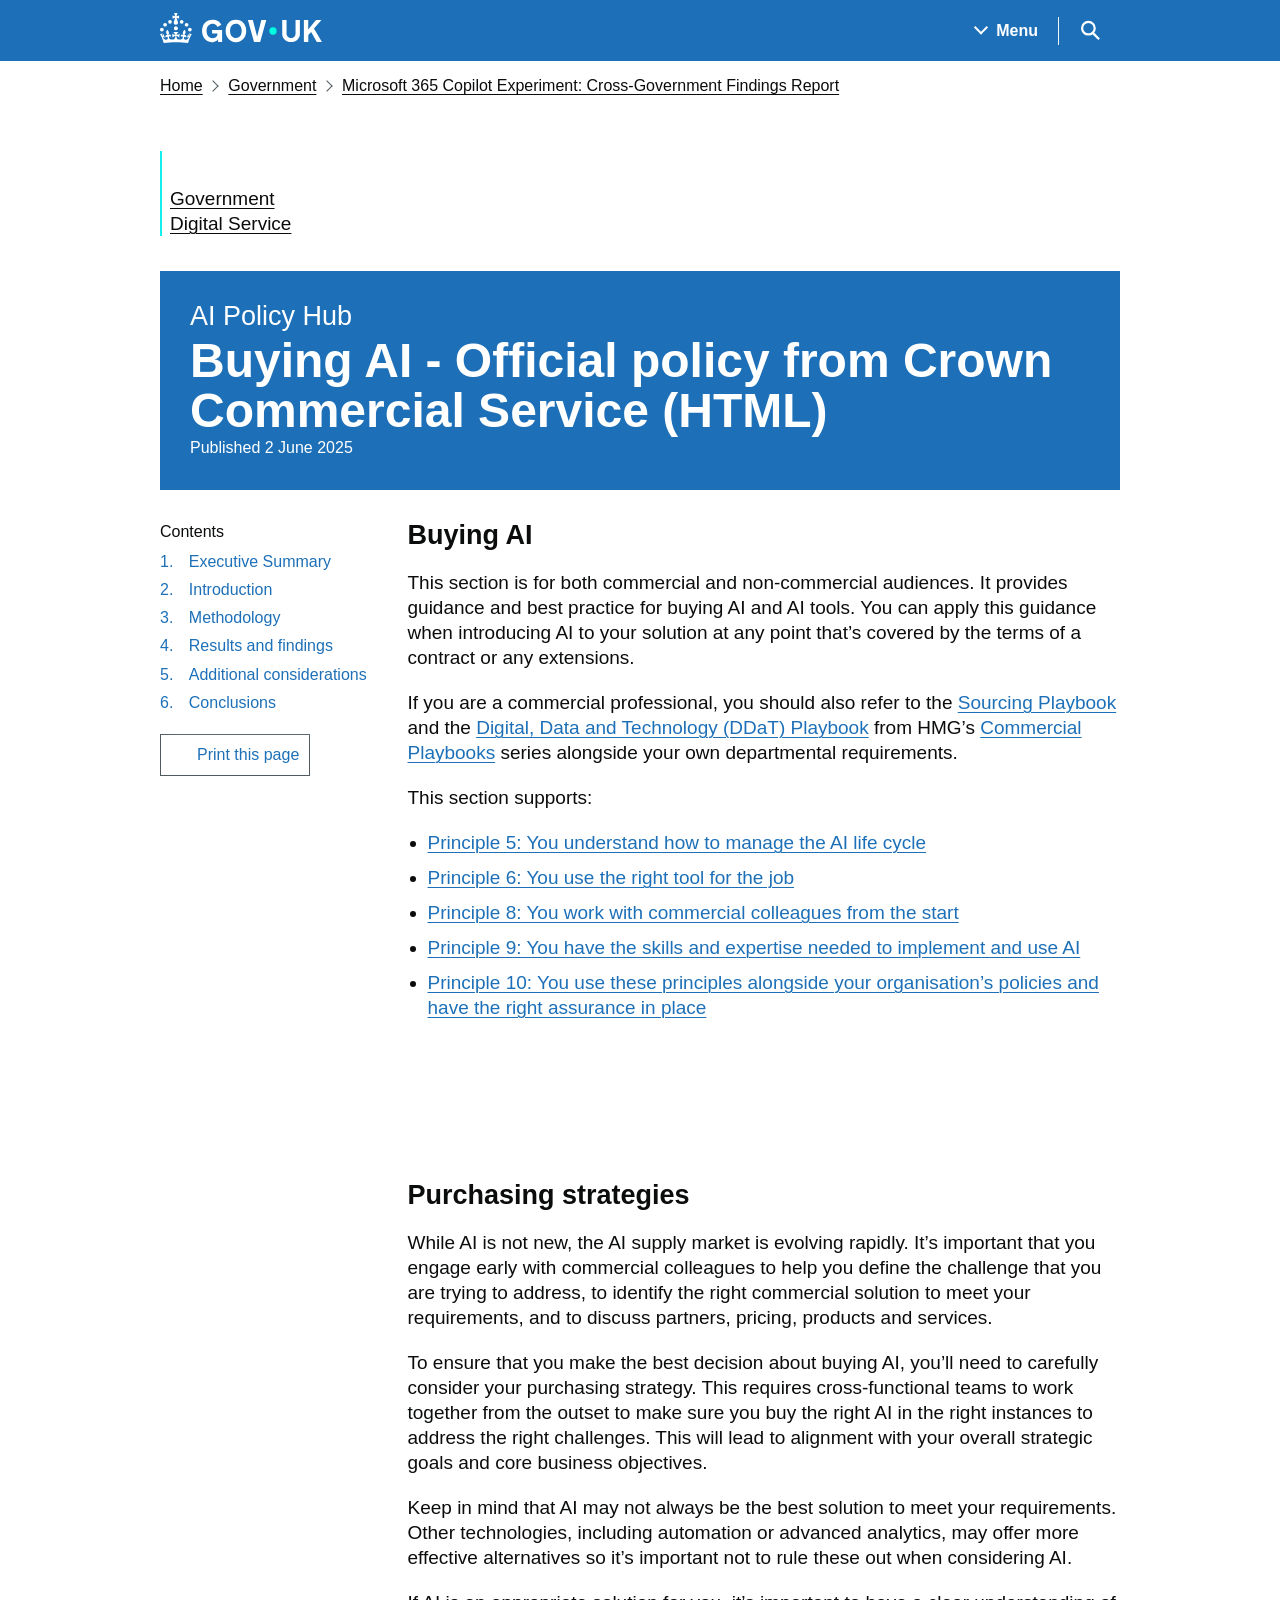
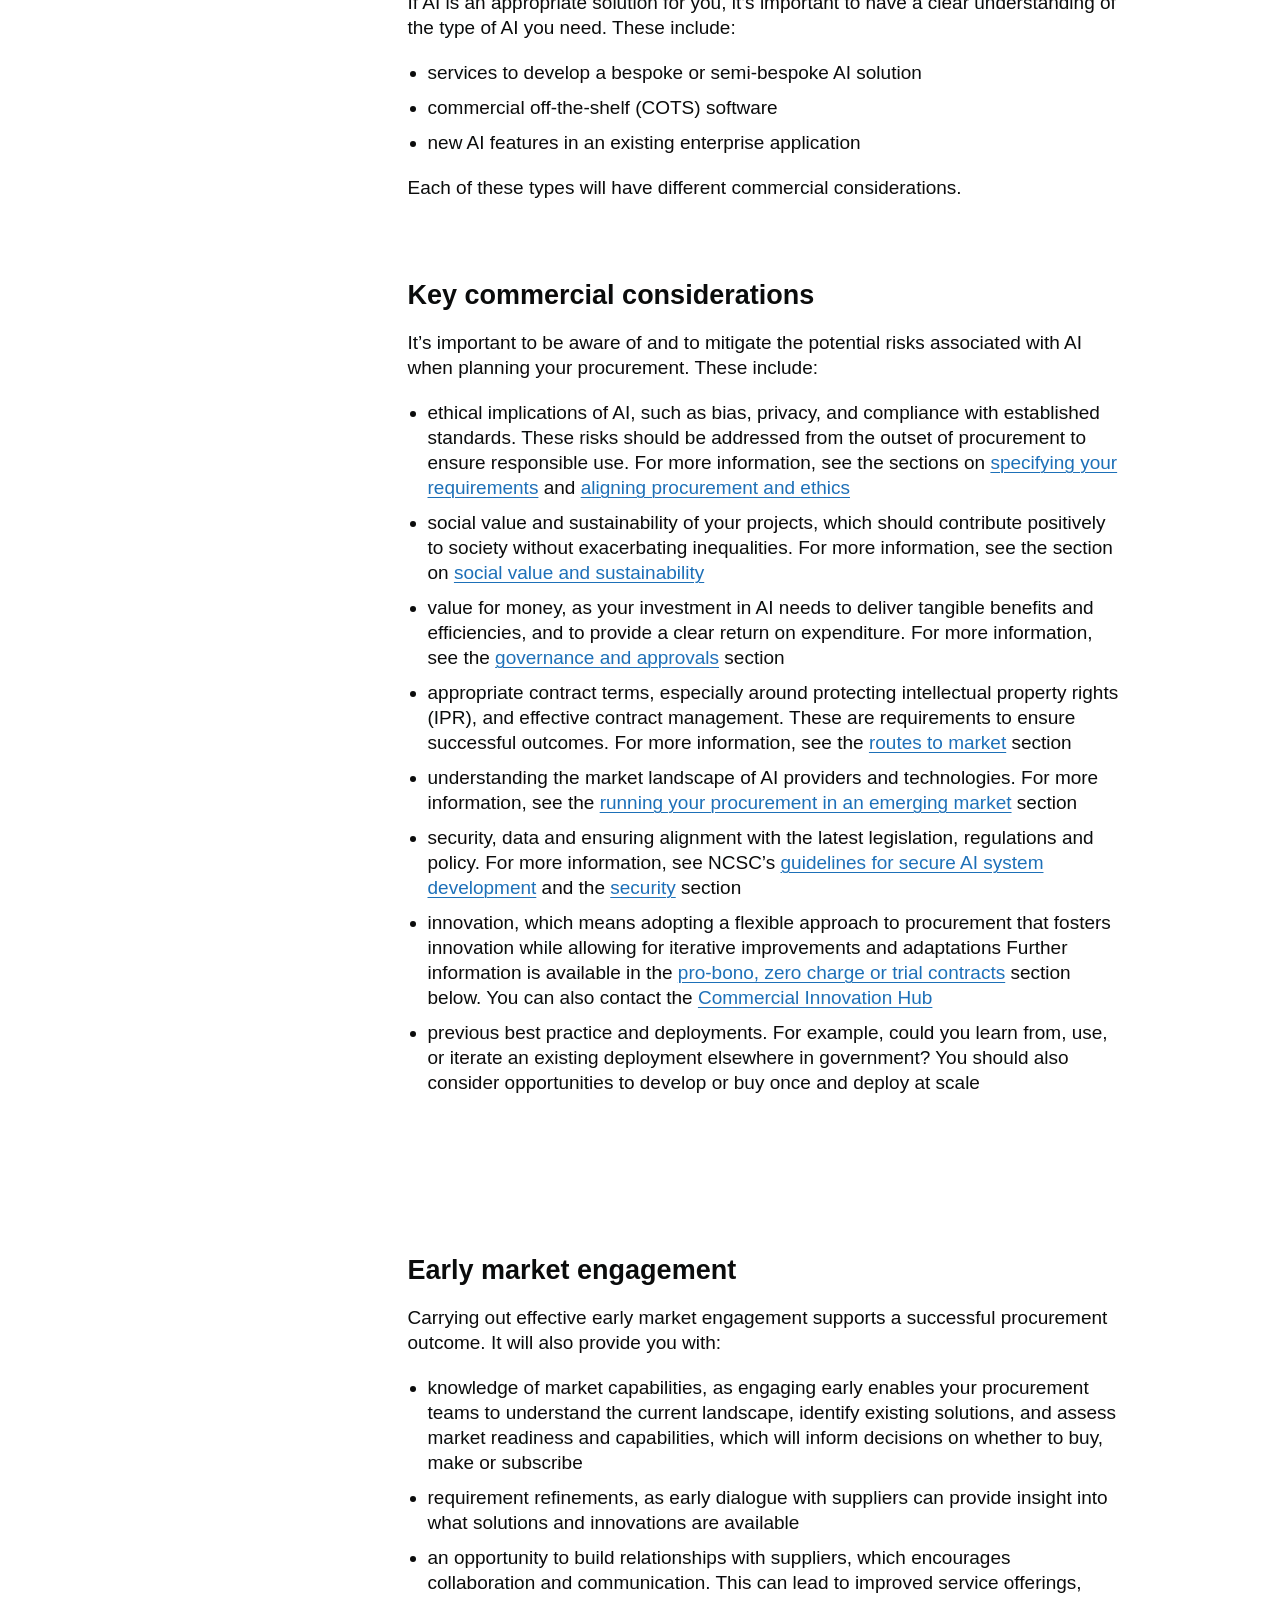
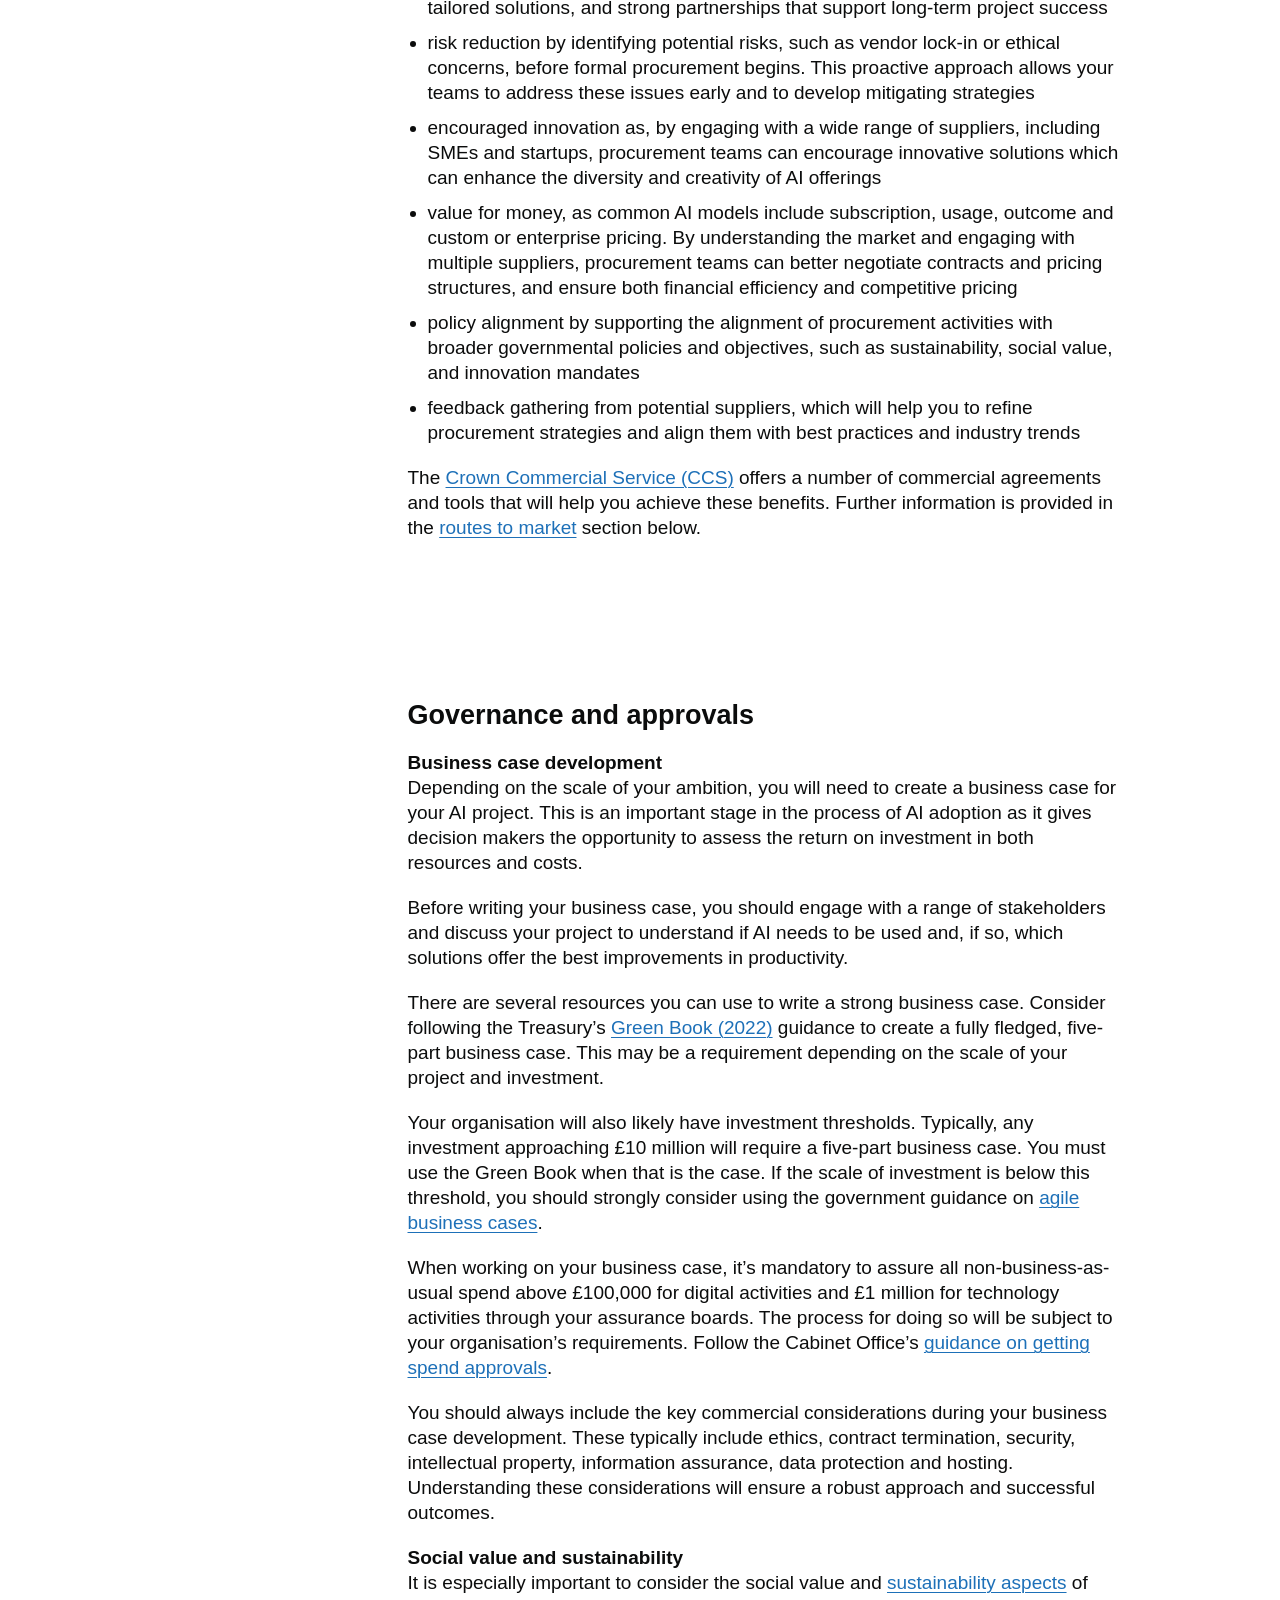
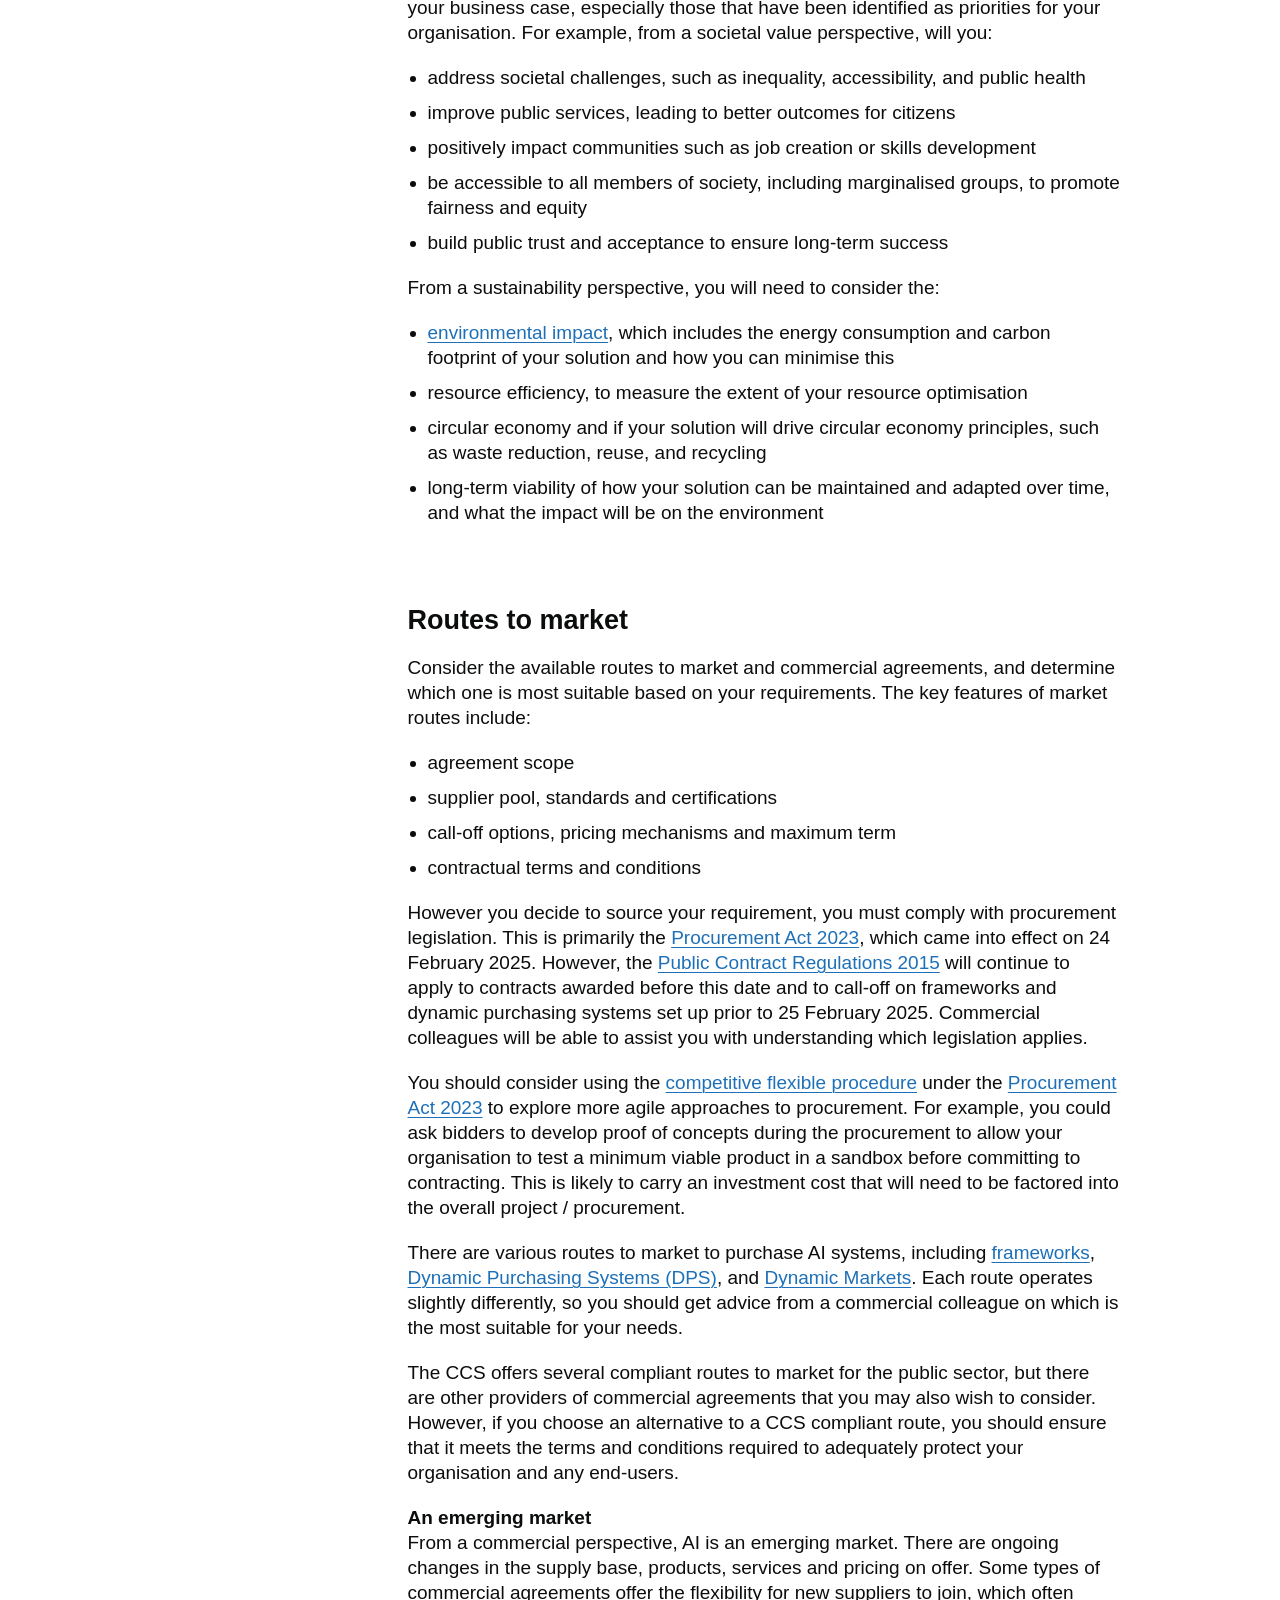
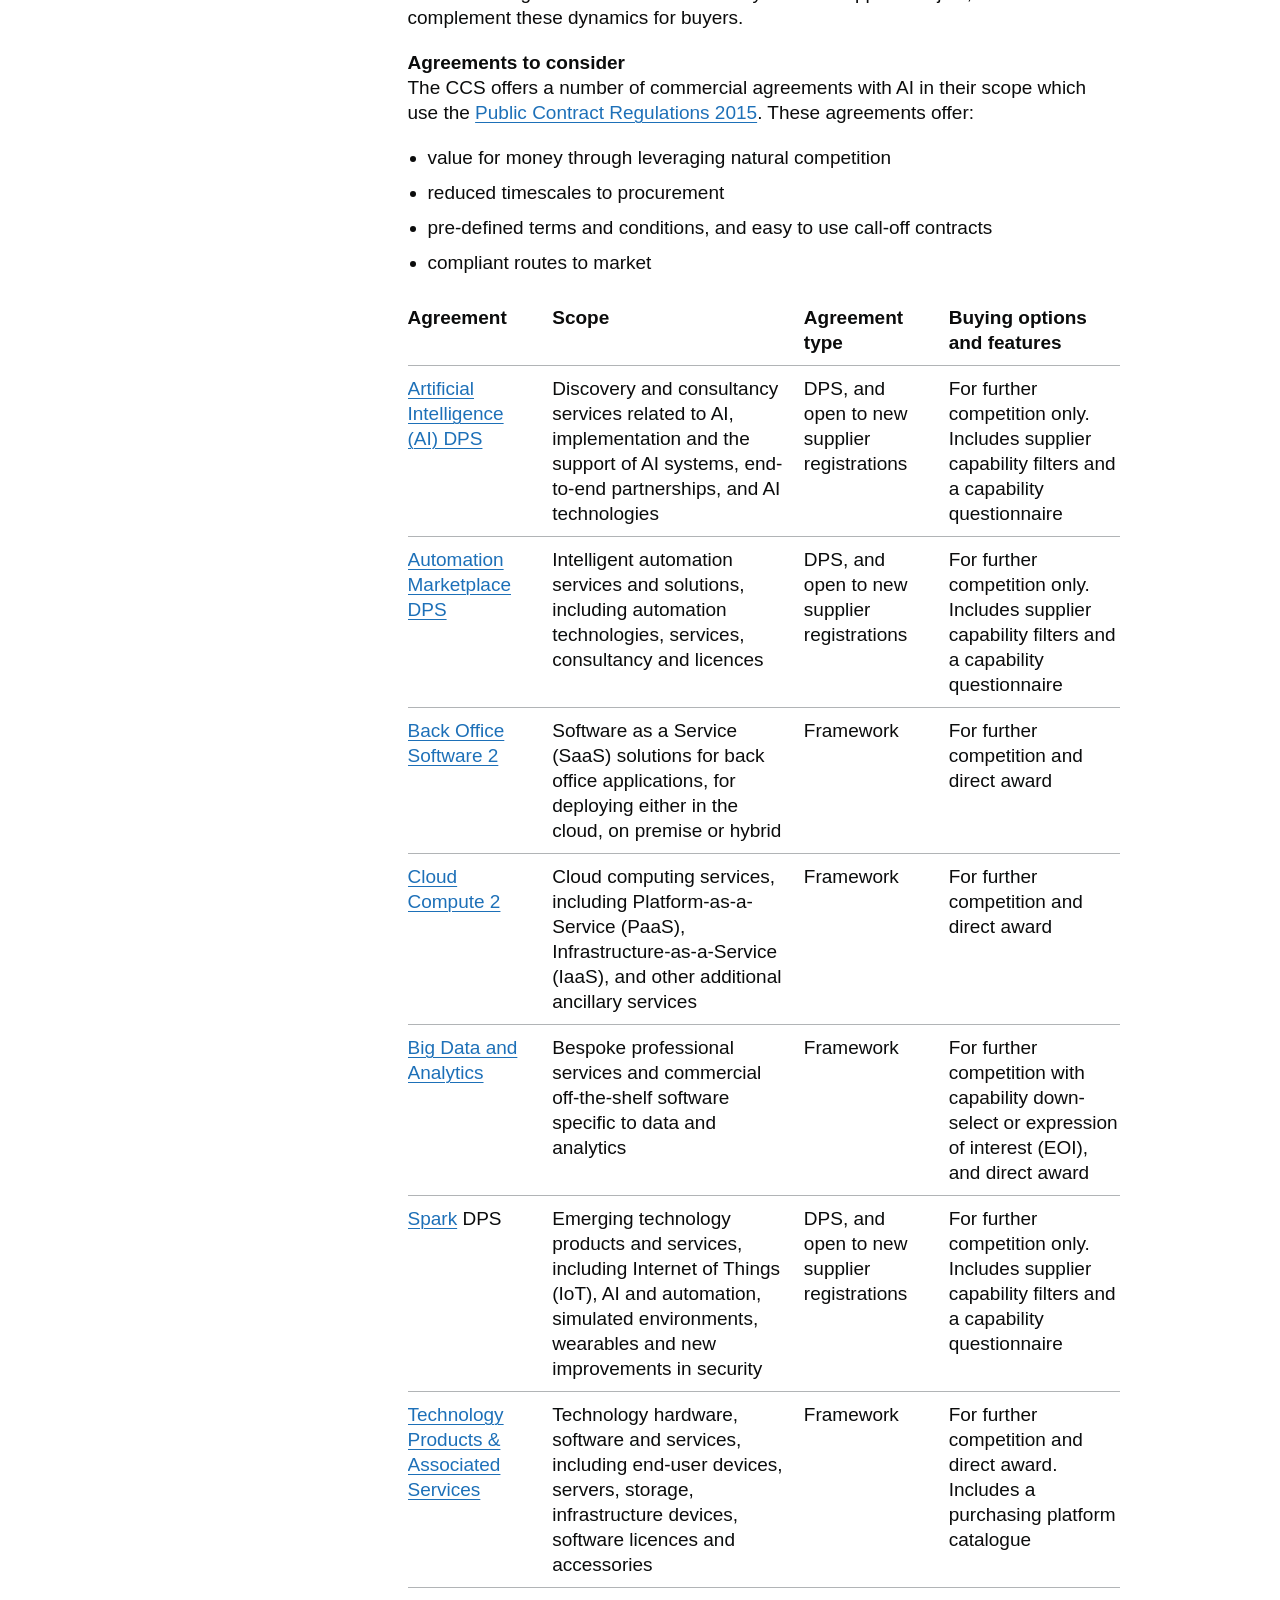
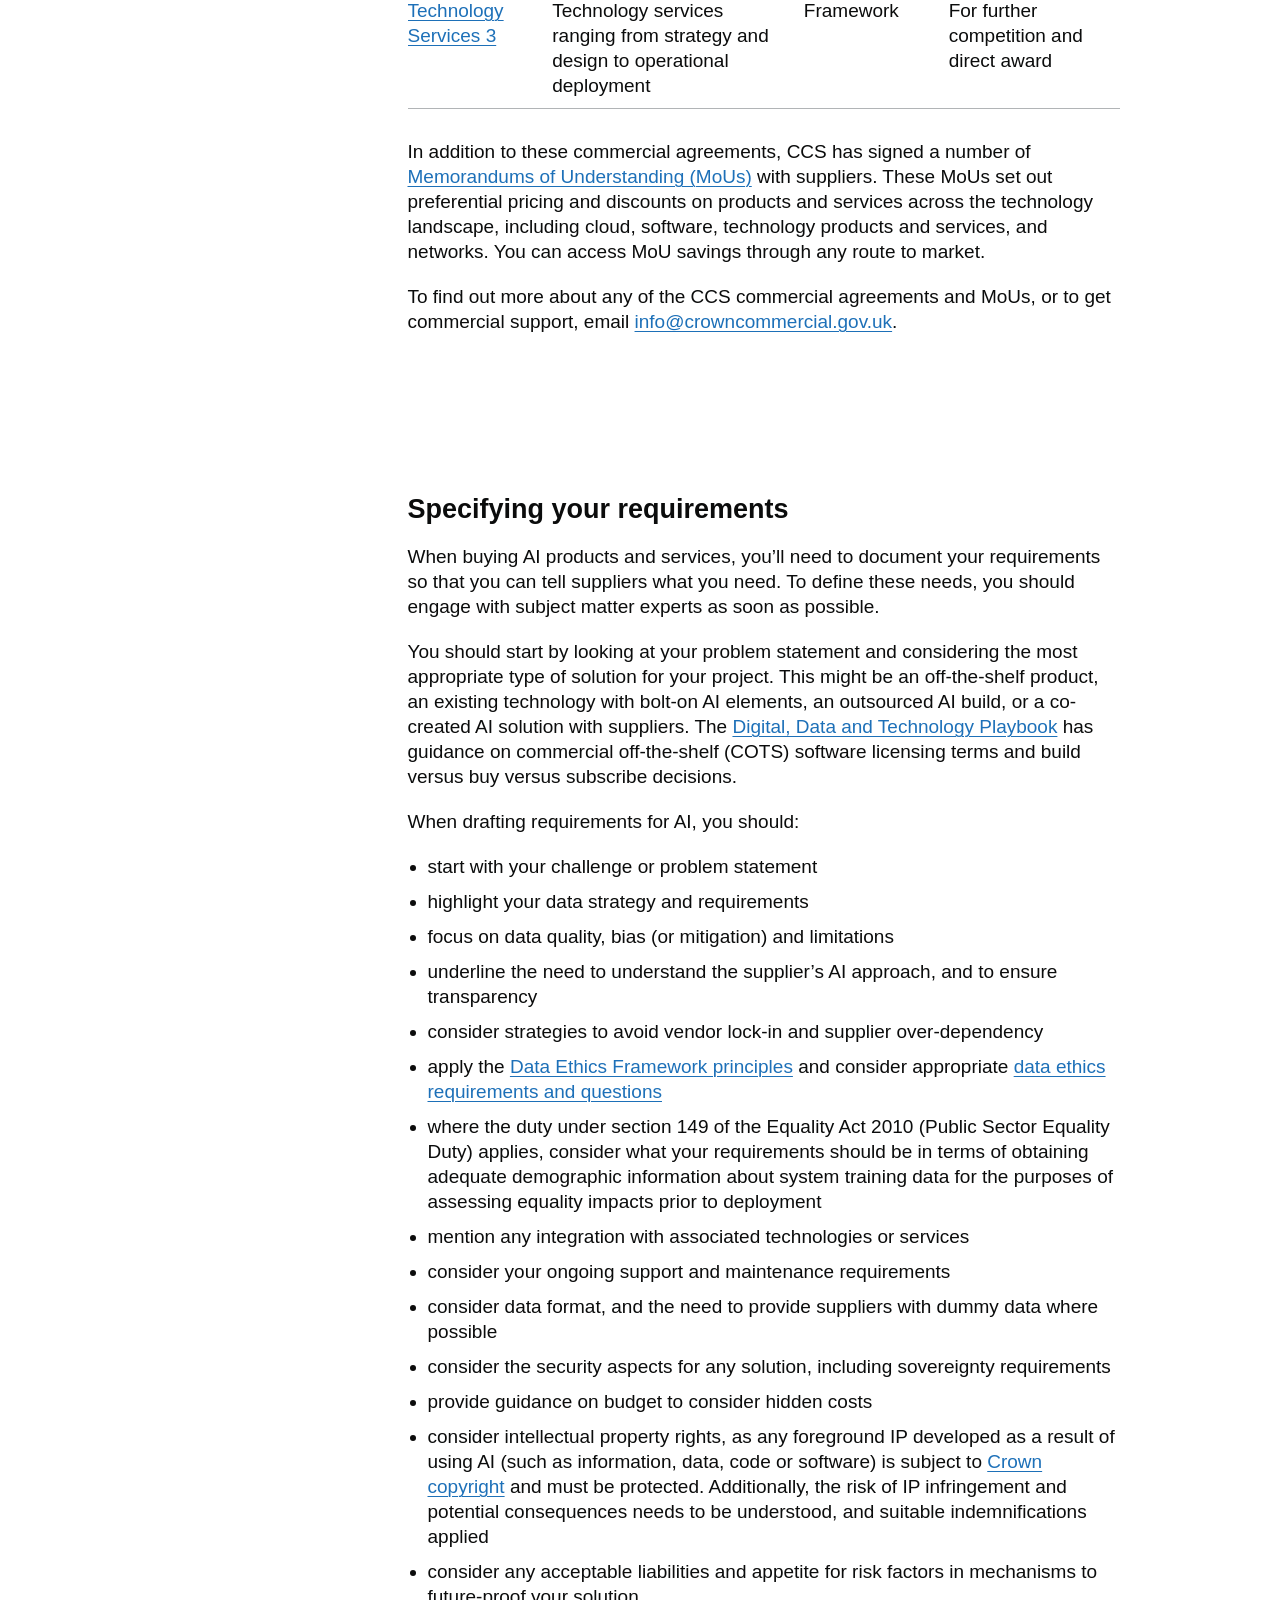
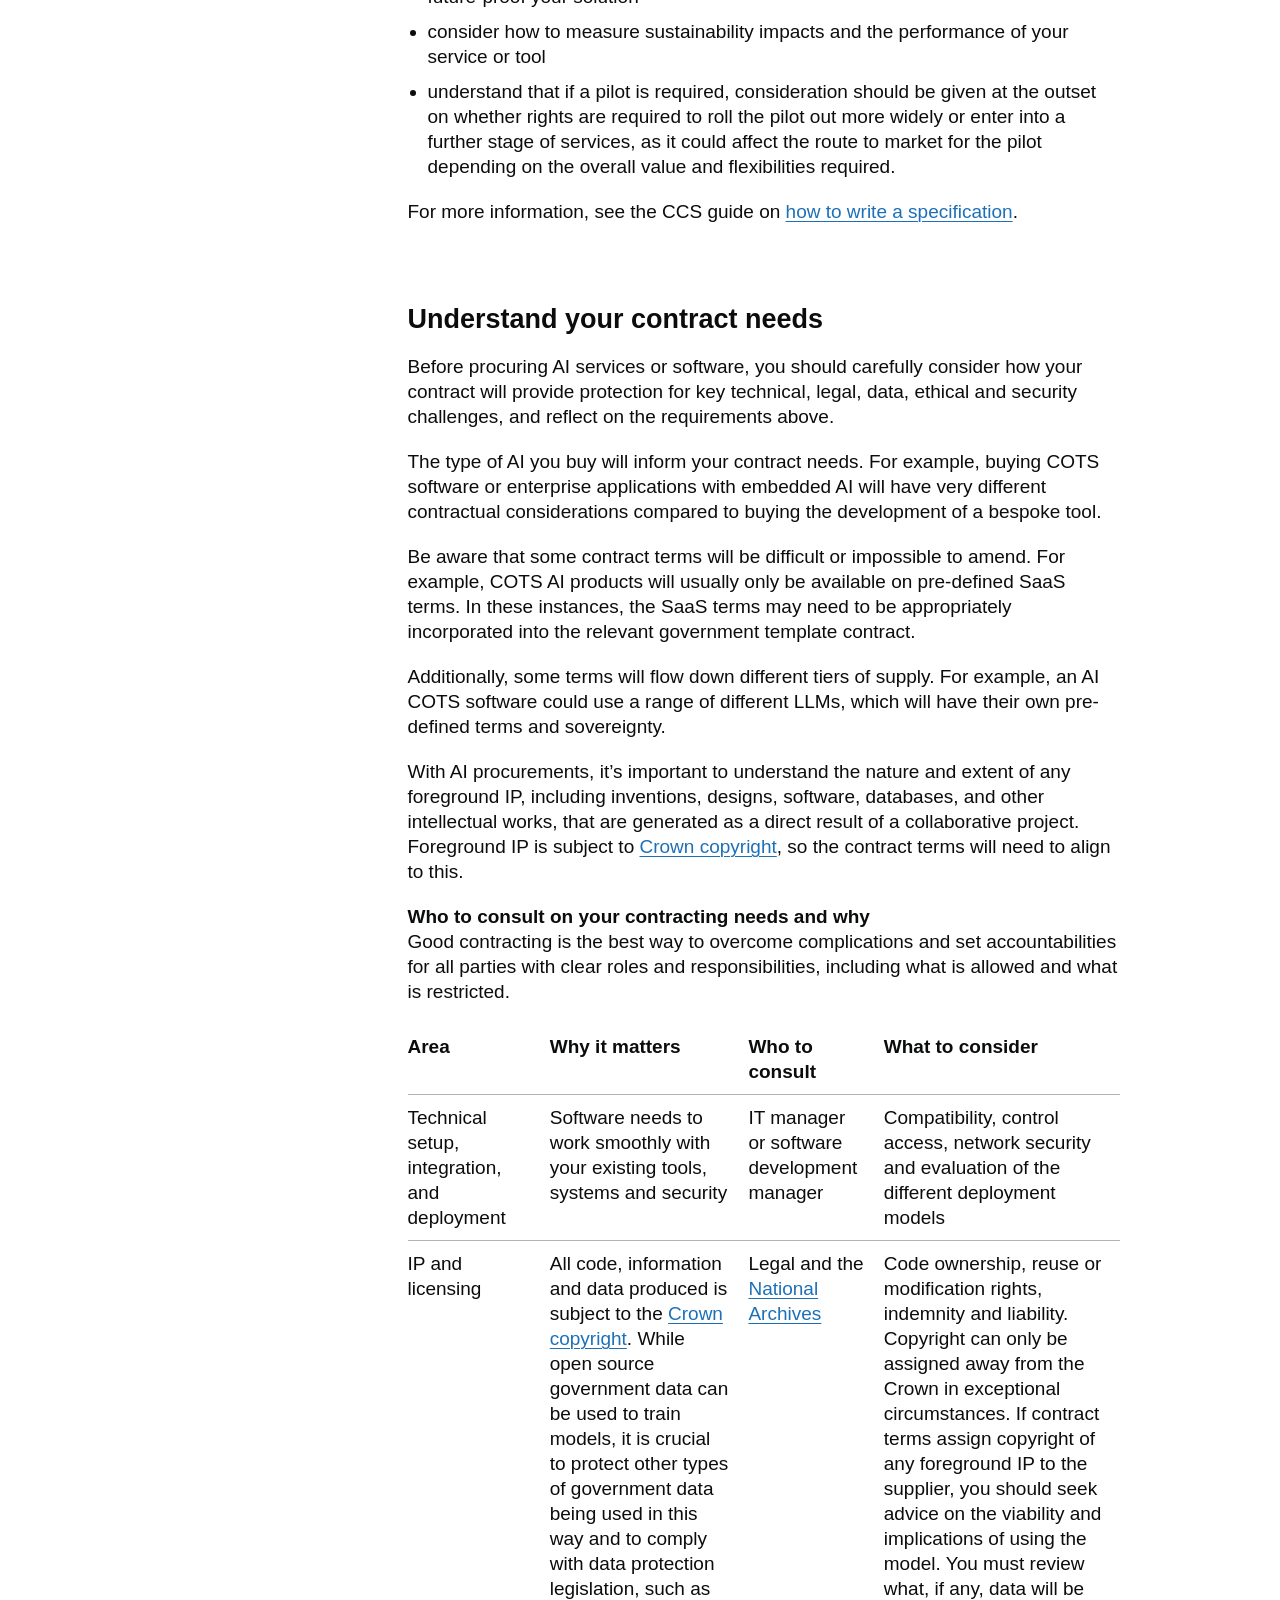
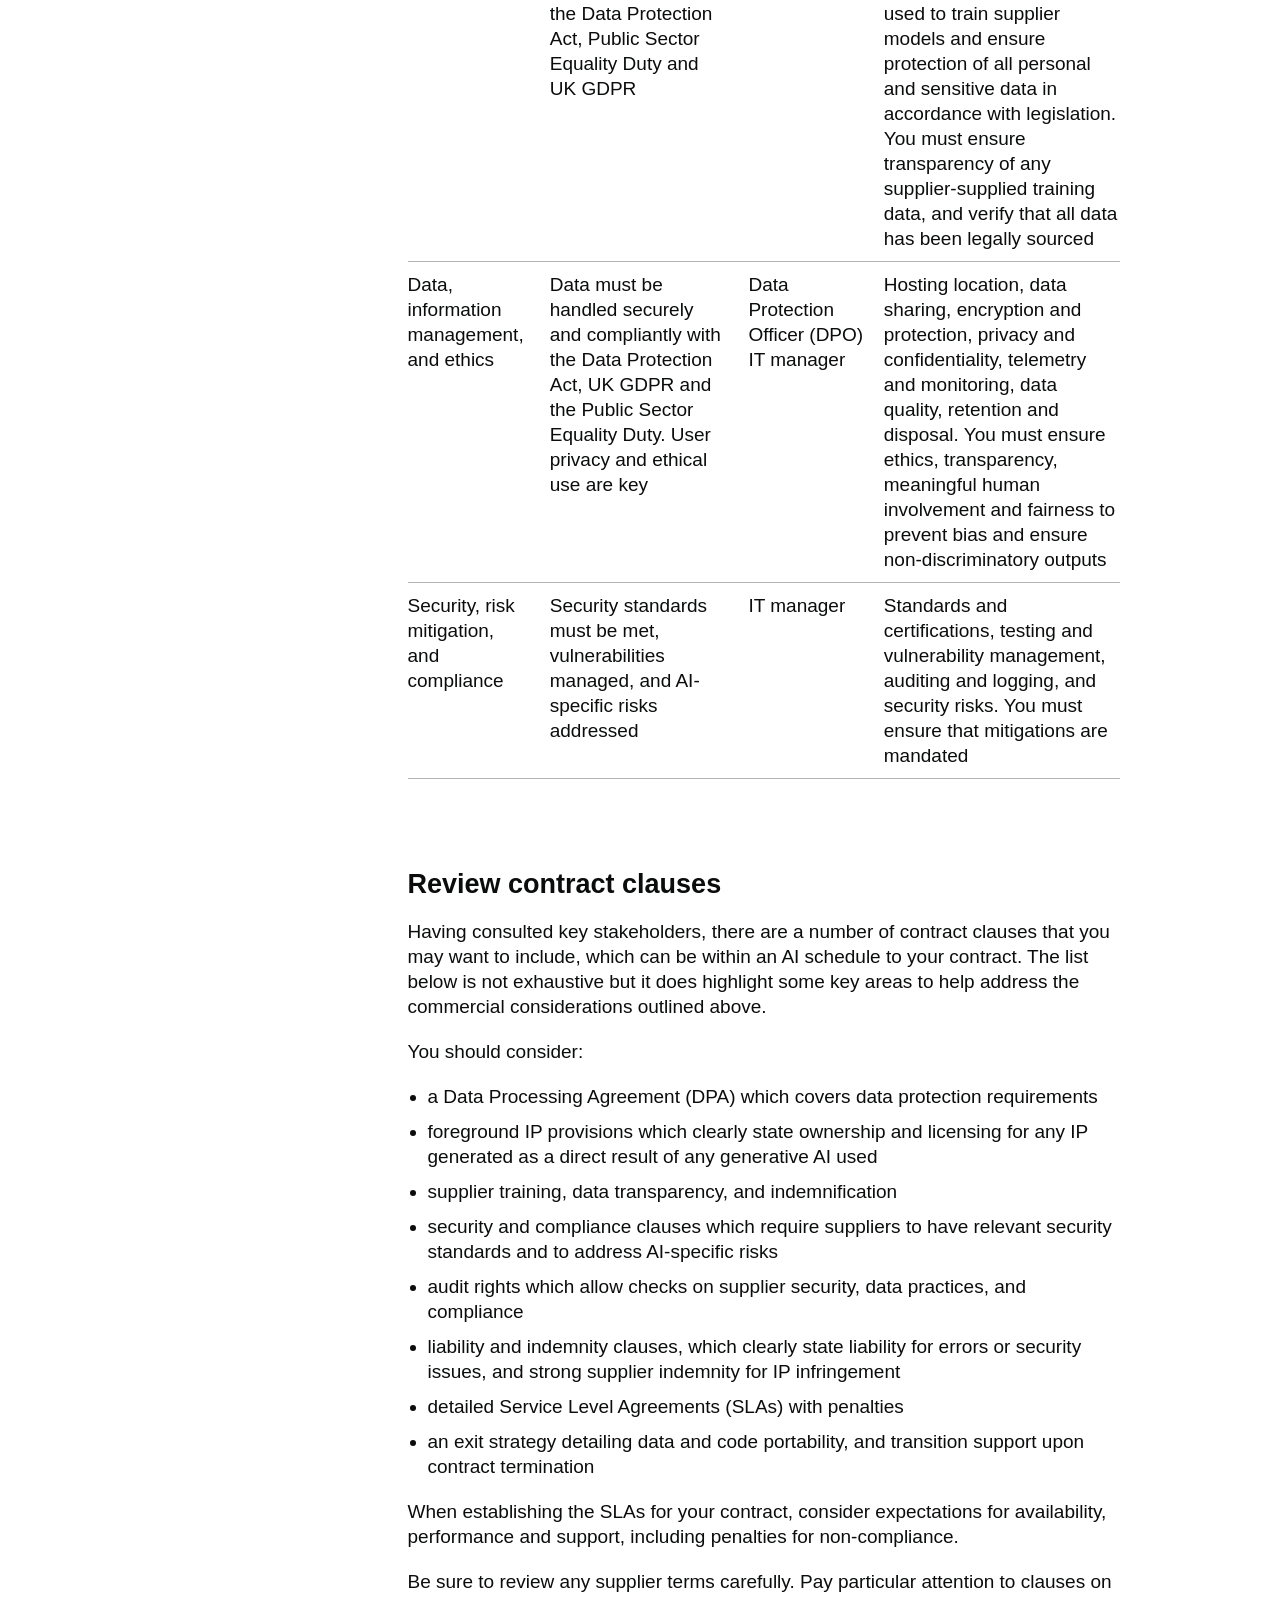
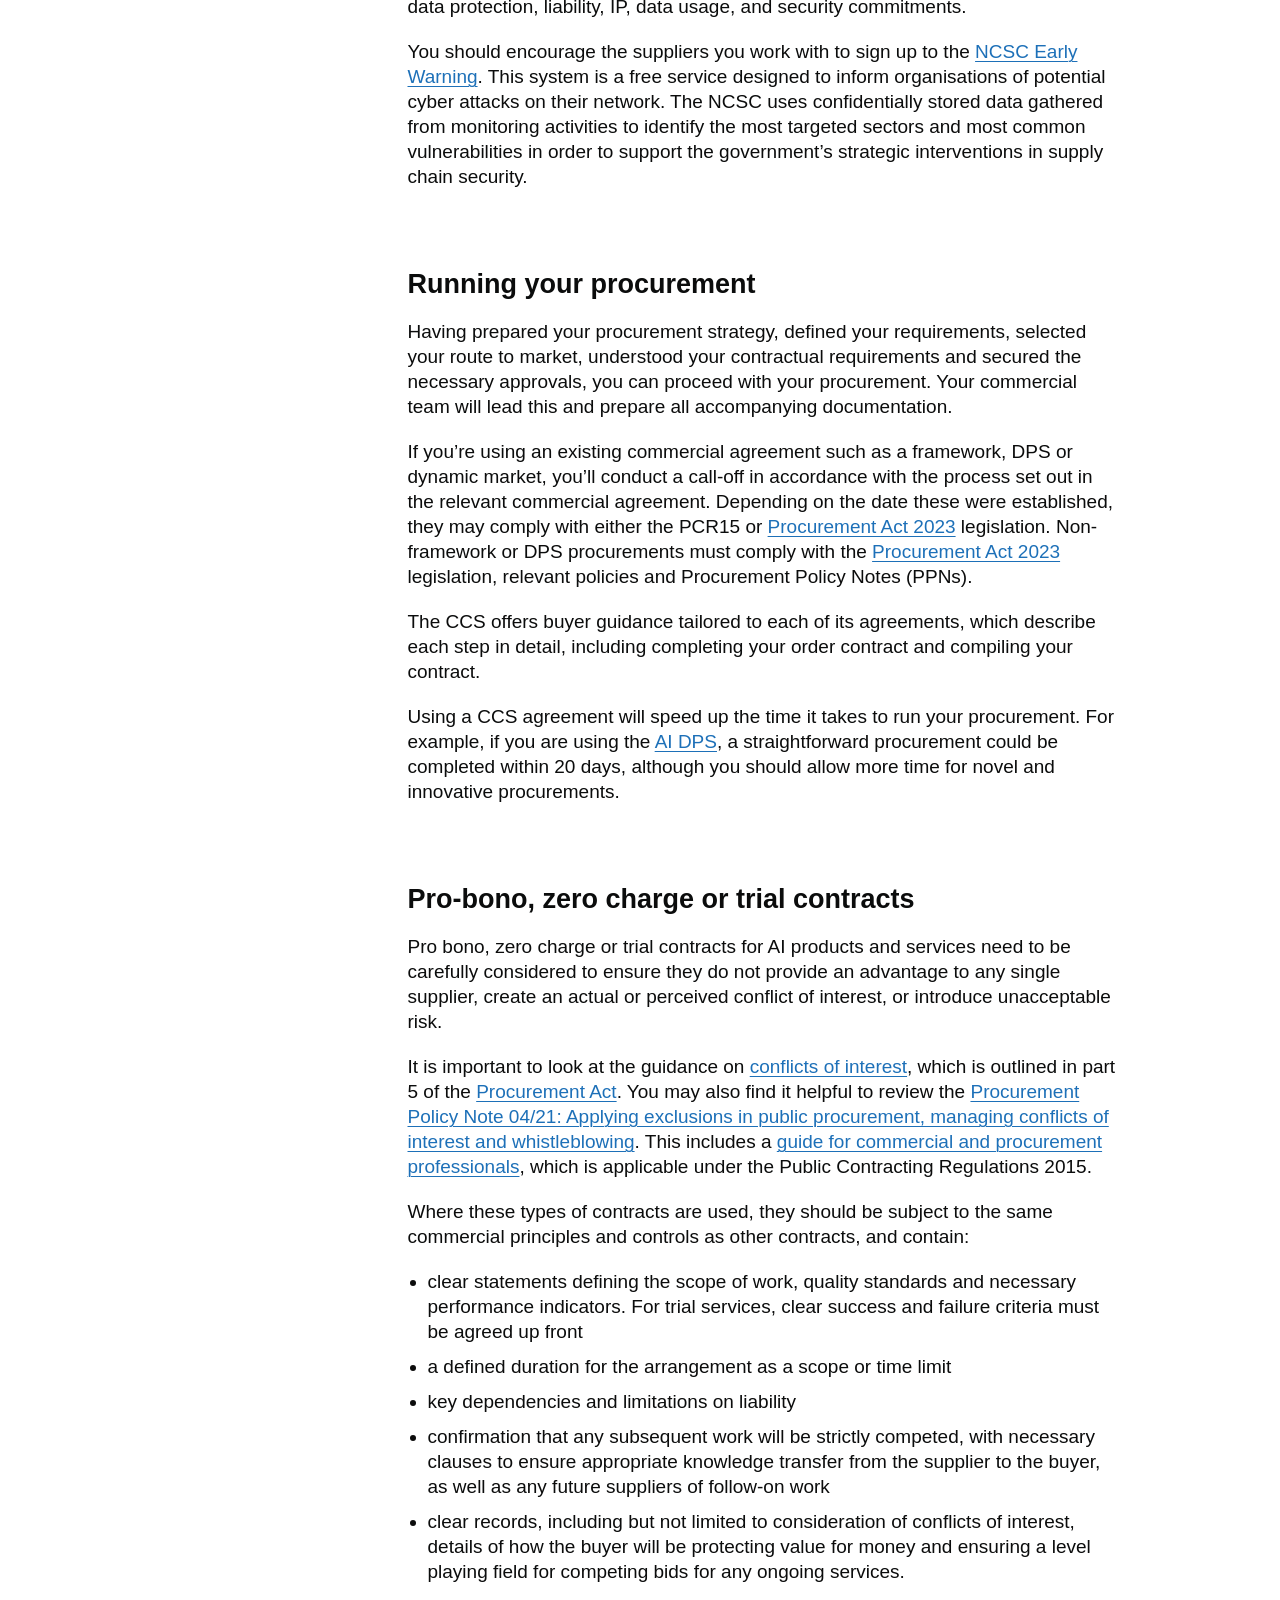
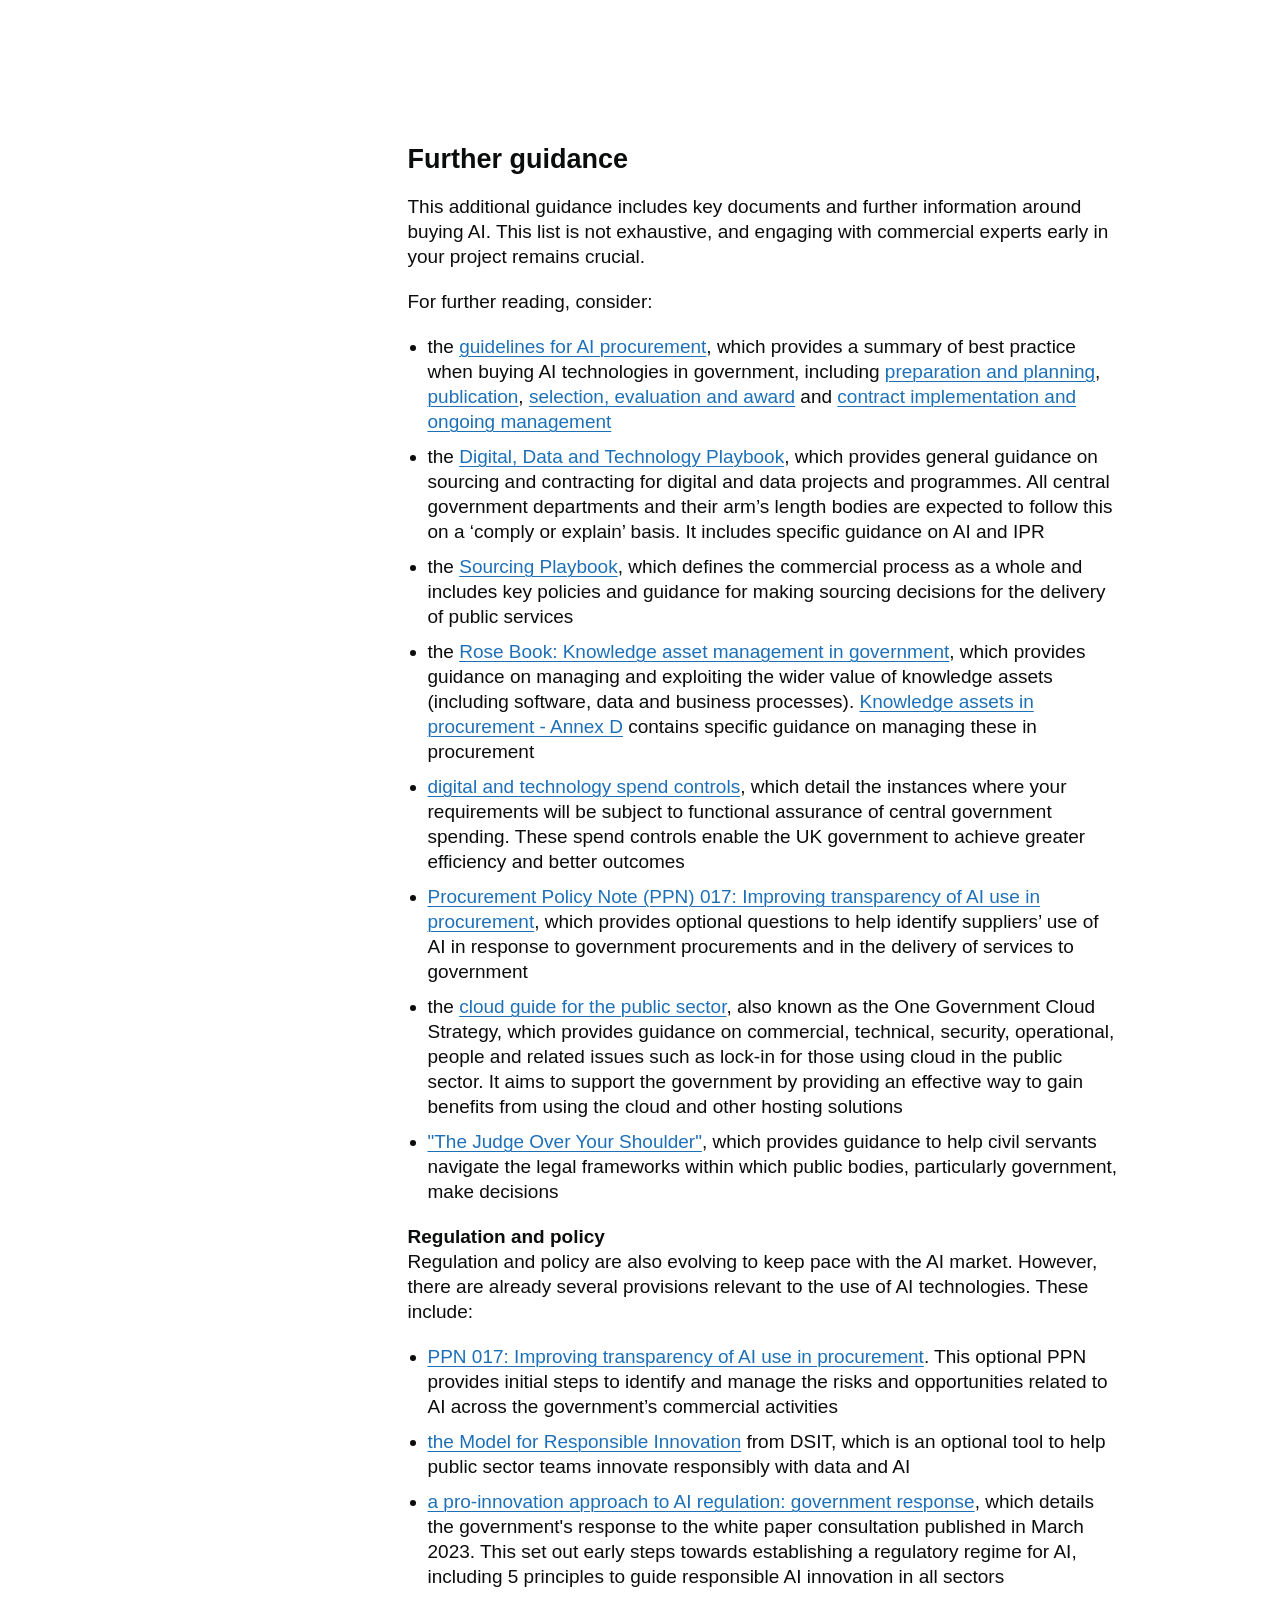
==== full_policy.html @ 3ff4d6fe "first commit" ====
<!DOCTYPE html>
<!-- saved from url=(0179)https://www.gov.uk/government/publications/microsoft-365-copilot-experiment-cross-government-findings-report/microsoft-365-copilot-experiment-cross-government-findings-report-html -->
<html class="govuk-template govuk-template--rebranded" lang="en">

<head>
  <meta http-equiv="Content-Type" content="text/html; charset=UTF-8">

  <title lang="en">Buying AI - Official policy from Crown Commercial Service (HTML) - GOV.UK</title>

  <script src="./full_policy_files/lux-measurer-d66192b1b665d415e1874e49a48138b7ae339548aa6cdb8687c7f9933e72b969.js"
    async="async"></script>
  <script src="./full_policy_files/rum-custom-data-b9e1806d1da2fa8ef1855d01aa71ba5eb0afc010dd2c4de3672cc7c7a39b0c8c.js"
    type="module"></script>
  <script src="./full_policy_files/rum-loader-a65b10e18ceeba3bd8a2eac507c7f2c513cdc82f35097df903fdea87f1dc2e33.js"
    async="async"
    data-lux-reporter-script="/assets/frontend/govuk_publishing_components/vendor/lux/lux-reporter-16e474d53ab9842457c92448e9ea0e6faea553d7b8250f940eec8c50285b48af.js"></script>

  <meta name="govuk:components_gem_version" content="64.1.2">
  <script src="./full_policy_files/load-analytics-c0b21edf0d79bd3dd6172b0c5be4dfd3c073a8aab9275e31253be3a26762c9a9.js"
    type="module"></script>

  <meta name="csrf-param" content="authenticity_token">
  <meta name="csrf-token"
    content="Pth7drAA3h9tIjgsdd9p8On4E4du2eMjueKJC6v5sD_weJie_5vYvr3zVPmo-bBpIIdQZo0Xik1-Gk3iGn-6aw">

  <link rel="stylesheet"
    href="./full_policy_files/application-df39e8b09f64b5b31e54a78858a7dae41f5fb3ebf7fd4a0f58f1716bdc4db141.css"
    media="all">
  <link rel="icon" sizes="48x48"
    href="https://www.gov.uk/assets/frontend/favicon-24f9fbe064118d58937932e73edafd1d50cb60f7bd84f52308382a309bc2d655.ico">
  <link rel="icon" sizes="any"
    href="https://www.gov.uk/assets/frontend/favicon-d962d21b5bb443f546c097ea21b567cde639adef7370da45be5e349ba8d62d33.svg"
    type="image/svg+xml">
  <link rel="mask-icon"
    href="https://www.gov.uk/assets/frontend/govuk-icon-mask-cdf4265165f8d7f9eec54aa2c1dfbb3d8b6d297c5d7919f0313e0836a5804bb6.svg"
    color="#1d70b8">
  <link rel="apple-touch-icon"
    href="https://www.gov.uk/assets/frontend/govuk-icon-180-d45a306f0549414cfa5085f16e4a3816a77558b139e5bc226f23162d1d0decb0.png">

  <meta name="theme-color" content="#1d70b8">
  <meta name="viewport" content="width=device-width, initial-scale=1">

  <meta property="og:image"
    content="https://www.gov.uk/assets/frontend/govuk-opengraph-image-4196a4d6333cf92aaf720047f56cfd91b3532d7635fc21ebcf0d5897df6b5f77.png">


  <script type="application/ld+json">
  {
  "@context": "http://schema.org",
  "@type": "FAQPage",
  "mainEntityOfPage": {
    "@type": "WebPage",
    "@id": "https://www.gov.uk/government/publications/microsoft-365-copilot-experiment-cross-government-findings-report/microsoft-365-copilot-experiment-cross-government-findings-report-html"
  },
  "name": "Microsoft 365 Copilot Experiment: Cross-Government Findings Report (HTML)",
  "datePublished": "2025-06-02T14:00:06+01:00",
  "dateModified": "2025-06-02T00:00:00+01:00",
  "text": null,
  "publisher": {
    "@type": "Organization",
    "name": "GOV.UK",
    "url": "https://www.gov.uk",
    "logo": {
      "@type": "ImageObject",
      "url": "https://www.gov.uk/assets/frontend/govuk_publishing_components/govuk-logo-b8553f688131fad665e52a8c2df7633f9cd1c0fffb9f69703cc68c728e7b3b74.png"
    }
  },
  "image": [
    "https://www.gov.uk/assets/frontend/govuk_publishing_components/govuk-schema-placeholder-1x1-2672c0fb7a5d5f947d880522c509ebe7f2be090885883cc94418f6860e812e15.png",
    "https://www.gov.uk/assets/frontend/govuk_publishing_components/govuk-schema-placeholder-4x3-194fde4197f00e669f6f52c182df2ed707bfb2024c9ef39f7a2ed20da62b90eb.png",
    "https://www.gov.uk/assets/frontend/govuk_publishing_components/govuk-schema-placeholder-16x9-30e6c0e035636ee6b9dc72ae254bcd4a925182805afe7c5b7170cf2394894b28.png"
  ],
  "author": {
    "@type": "Organization",
    "name": "Government Digital Service",
    "url": "https://www.gov.uk/government/organisations/government-digital-service"
  },
  "mainEntity": [
    {
      "@type": "Question",
      "name": "1. Executive Summary ",
      "url": "https://www.gov.uk/government/publications/microsoft-365-copilot-experiment-cross-government-findings-report/microsoft-365-copilot-experiment-cross-government-findings-report-html#executive-summary",
      "acceptedAnswer": {
        "@type": "Answer",
        "url": "https://www.gov.uk/government/publications/microsoft-365-copilot-experiment-cross-government-findings-report/microsoft-365-copilot-experiment-cross-government-findings-report-html#executive-summary",
        "text": "\u003ch3 id=\"overview\"\u003e1.1. Overview\u003c/h3\u003e\u003cp\u003eAs part of the government’s initiative to drive artificial intelligence (AI) adoption across the public sector, the Government Digital Service (GDS) is conducting trials into the capabilities of commercial AI tools. GDS organised and ran a cross government trial of M365 Copilot from 30 September 2024 to 31 December 2024, involving 20,000 government employees. A variety of government organisations participated and licenses were distributed in line with public sector employee distribution across departments.\u003c/p\u003e\u003cp\u003eData collection was centralised through GDS, and quantitative data was collected on adoption rates and M365 Copilot usage. Qualitative data was collected via a user survey, feedback forms, and five focus groups representing different user groups. Focus groups aimed to capture in-depth experiences, while success stories provided additional insights. \u003c/p\u003e\u003cp\u003eThis study focused on the impact of AI assistant tools on productivity. It aimed to answer research questions on whether:\u003c/p\u003e\u003cul\u003e\n  \u003cli\u003eAI tools improve task quality and reduce time spent on routine tasks\u003c/li\u003e\n  \u003cli\u003eusers are more satisfied with their work when using AI tools\u003c/li\u003e\n  \u003cli\u003eAI assistant tools impact the effort required to complete tasks\u003c/li\u003e\n\u003c/ul\u003e\u003ch3 id=\"key-findings\"\u003e1.2. Key Findings\u003c/h3\u003e\u003cp\u003eTrial participants saved an average of 26 minutes a day when using M365 Copilot. Results were consistent across grades and professions, with differences observed in how the tool was used and where benefits were realised.\u003c/p\u003e\u003cp\u003eOver 70% of users agreed that M365 Copilot reduced time spent searching for information, performing mundane tasks, and increased time spent on more strategic activities.\u003c/p\u003e\u003cp\u003ePerceived concerns with security and the handling of sensitive data led to reduced benefits in a minority of cases. Limitations were observed when dealing with complex, nuanced, or data-heavy aspects of work.\u003c/p\u003e\u003cp\u003eUser sentiment was overwhelmingly positive, with 82% expressing they would not want to return to their pre-Copilot working conditions. \u003c/p\u003e\u003cp\u003eSatisfaction and recommendation scores were strong, with ratings of 7.7 and 8.2 out of 10 respectively. Users not only experienced time savings but also felt the tool represented a positive step forward for both themselves and their organisations. An additional insight was the positive impact on users with accessibility needs, indicating untapped potential in this area that warrants further exploration.\u003c/p\u003e"
      }
    },
    {
      "@type": "Question",
      "name": "2. Introduction",
      "url": "https://www.gov.uk/government/publications/microsoft-365-copilot-experiment-cross-government-findings-report/microsoft-365-copilot-experiment-cross-government-findings-report-html#introduction",
      "acceptedAnswer": {
        "@type": "Answer",
        "url": "https://www.gov.uk/government/publications/microsoft-365-copilot-experiment-cross-government-findings-report/microsoft-365-copilot-experiment-cross-government-findings-report-html#introduction",
        "text": "\u003ch3 id=\"m365-copilot-introduction\"\u003e2.1. M365 Copilot introduction\u003c/h3\u003e\u003cp\u003eM365 Copilot is an advanced AI-powered assistant integrated into Microsoft’s suite of productivity tools, designed to enhance user productivity and streamline workflows. Built on large language models (LLMs), M365 Copilot assists users across widely used Microsoft applications, including Word, Excel, PowerPoint, Outlook, and Teams, offering context-aware suggestions and data-driven insights.\u003c/p\u003e\u003cp\u003eThis integration allows users to leverage M365 Copilot’s capabilities within the interfaces of these tools. Users can interact directly with M365 Copilot’s suite of large language models through Copilot Chat, which is a new application that behaves as an AI chatbot, allowing users to ask queries and search information.\u003c/p\u003e\u003cp\u003eM365 Copilot integrates into existing online documents and data storage through Microsoft’s OneDrive. This allows the underlying model to retrieve and query existing documentation. The tool follows all enterprise security policies when dealing with an organisation’s data. The tool adopts the permissions of the end user and will only retrieve documents that a user could normally access. \u003c/p\u003e\u003cp\u003eThe tool uses a method called retrieval augmented generation (RAG) to search and extract relevant information to a user’s query. This allows the tools to generate the most relevant and best response. \u003c/p\u003e\u003cp\u003eHowever, organisations should ensure that current information and knowledge management practices are up to date and followed. M365 Copilot’s ability to search and query using a user’s access may highlight issues when users have access to files they shouldn’t. This feature can be limited by removing search options and access to the internet (which is off by default) when generating responses. Most organisations in the trial did the latter to rely solely on internal data sources.\u003c/p\u003e\u003ch3 id=\"experiment-background\"\u003e2.2. Experiment background\u003c/h3\u003e\u003cp\u003eThe M365 Copilot cross government experiment was conducted over a 3 month period from 30 September 2024 to 31 December 2024. This involved 20,000 government employees being provided a M365 Copilot license, with each organisation committing to at least 1000 licences.\u003c/p\u003e\u003cp\u003eThe following organisations agreed to be a part of the M365 Copilot experiment:\u003c/p\u003e\u003cul\u003e\n  \u003cli\u003eDepartment for Work and Pensions (DWP)\u003c/li\u003e\n  \u003cli\u003eHis Majesty’s Revenue \u0026amp; Customs (HMRC)\u003c/li\u003e\n  \u003cli\u003eHome Office (HO)\u003c/li\u003e\n  \u003cli\u003eMinistry of Justice (MoJ)\u003c/li\u003e\n  \u003cli\u003eDepartment for Energy Security and Net Zero (DESNZ)\u003c/li\u003e\n  \u003cli\u003eDepartment for Science, Innovation and Technology (DSIT)\u003c/li\u003e\n  \u003cli\u003eForeign Commonwealth and Development Office (FCDO)\u003c/li\u003e\n  \u003cli\u003eDepartment for Environment, Food and Rural Affairs (DEFRA)\u003c/li\u003e\n  \u003cli\u003eDepartment for Business and Trade (DBT)\u003c/li\u003e\n  \u003cli\u003eWelsh Government\u003c/li\u003e\n  \u003cli\u003eOffice for National Statistics (ONS)\u003c/li\u003e\n  \u003cli\u003eCompanies House \u003c/li\u003e\n\u003c/ul\u003e\u003cp\u003eThis was the largest deployment of M365 Copilot in all organisations, with previous trials and pilots limited to 300 licences at most. \u003c/p\u003e\u003ch3 id=\"experiment-objectives\"\u003e2.3. Experiment Objectives\u003c/h3\u003e\u003cp\u003eThe objective of this experiment was to understand the value that an AI tool such as M365 Copilot would bring when deployed across a large portion of the UK government. Value was defined as improvements in efficiency, task completion rates, and overall user satisfaction. \u003c/p\u003e"
      }
    },
    {
      "@type": "Question",
      "name": "3. Methodology",
      "url": "https://www.gov.uk/government/publications/microsoft-365-copilot-experiment-cross-government-findings-report/microsoft-365-copilot-experiment-cross-government-findings-report-html#methodology",
      "acceptedAnswer": {
        "@type": "Answer",
        "url": "https://www.gov.uk/government/publications/microsoft-365-copilot-experiment-cross-government-findings-report/microsoft-365-copilot-experiment-cross-government-findings-report-html#methodology",
        "text": "\u003cp\u003eThe experiment’s methodology was designed to gather comprehensive insights into user experiences, challenges, and the overall effectiveness of these tools.\u003c/p\u003e\u003ch3 id=\"experiment-design\"\u003e3.1. Experiment Design\u003c/h3\u003e\u003cp\u003eThe experiment consisted of multiple trials across the public sector. Organisations committed to data collection and sharing with the Government Digital Service (GDS). In addition, some departments took part in some further data collection and analysis. Usage and adoption metrics were collected from the M365 Copilot dashboard (which is now called Viva dashboard).\u003c/p\u003e\u003cp\u003eData collection was handled centrally through GDS, with various form tools being used to collect information. Data is being stored in a central database for further analysis and reporting. \u003c/p\u003e\u003cp\u003eQuantitative data was collected by departments throughout the experiment, including adoption rates and M365 Copilot usage data of each application via the Microsoft inbuilt dashboard. This data was provided to GDS through a forms collection mechanism.\u003c/p\u003e\u003cp\u003eQualitative data was collected from a user survey towards the conclusion of the experiment, and open ended feedback forms with questions around customer satisfaction.\u003c/p\u003e\u003cp\u003eIn addition, five focus groups were conducted during the final phase of the M365 Copilot Experiment, representing five distinct user groups: Finance, HR, Operational Delivery, Digital and Data, and Policy. These sessions were designed to capture in-depth qualitative feedback to uncover real-world stories about users’ interactions and experiences with M365 Copilot. Additionally, success stories were collected from participating departments which offered valuable anecdotal insights from users within central government. \u003c/p\u003e\u003cp\u003eParticipants were asked to respond to a series of statements based on their general work experience and specific experience of M365 Copilot. Responses were measured using a Likert scale rating from ‘Strongly Disagree’ to ‘Strongly Agree’. The survey covered the following areas:\u003c/p\u003e\u003cul\u003e\n  \u003cli\u003efamiliarity with AI tools and confidence in using new technologies\u003c/li\u003e\n  \u003cli\u003eoverall usage of Microsoft 365 M365 Copilot\u003c/li\u003e\n  \u003cli\u003eusage across Microsoft 365 applications\u003c/li\u003e\n  \u003cli\u003eoverall effectiveness of Microsoft 365 M365 Copilot\u003c/li\u003e\n  \u003cli\u003etask-specific effectiveness\u003c/li\u003e\n  \u003cli\u003etime saved\u003c/li\u003e\n  \u003cli\u003eimpact and feelings on the potential loss of M365 Copilot\u003c/li\u003e\n  \u003cli\u003edemographic\u003c/li\u003e\n\u003c/ul\u003e\u003cp\u003eDue to the complexity of estimating time savings, participants were asked to estimate the average amount of time saved daily by using M365 Copilot, with options ranging from ‘none or less than 5 minutes’ to ‘more than an hour’.\u003c/p\u003e\u003cp\u003eThe study primarily focused on impacts on productivity for the most common civil service professions, which include:\u003c/p\u003e\u003cul\u003e\n  \u003cli\u003eoperational delivery, who are defined as front line staff that ensure a department’s public operations. These may include public interaction officers and case workers\u003c/li\u003e\n  \u003cli\u003edata, digital and technology staff who regularly interact with digital tools as part of their job description. These include software engineers, data analysts and product managers\u003c/li\u003e\n  \u003cli\u003efinance, which are individuals or teams engaged in the financial operations of a department, including accountants and commercial managers\u003c/li\u003e\n  \u003cli\u003ehuman resources\u003c/li\u003e\n  \u003cli\u003epolicy staff who engage in the policy making operations of a department, including research and advising on future and current policies\u003c/li\u003e\n  \u003cli\u003eproject delivery, which are individuals with responsibilities that cover project management and delivery of initiatives.\u003c/li\u003e\n\u003c/ul\u003e"
      }
    },
    {
      "@type": "Question",
      "name": "4. Results and findings",
      "url": "https://www.gov.uk/government/publications/microsoft-365-copilot-experiment-cross-government-findings-report/microsoft-365-copilot-experiment-cross-government-findings-report-html#results-and-findings",
      "acceptedAnswer": {
        "@type": "Answer",
        "url": "https://www.gov.uk/government/publications/microsoft-365-copilot-experiment-cross-government-findings-report/microsoft-365-copilot-experiment-cross-government-findings-report-html#results-and-findings",
        "text": "\u003cp\u003eThe survey was sent out towards the end of the experiment, with 7,115 responses by M365 Copilot users. Respondents covered 14 professions and were equally distributed across age and gender. Anonymised user data for M365 Copilot of 14,500 users was collected. Data was not available, and hence not supplied, for the remaining users.\u003c/p\u003e\u003cp\u003eActive users of M365 Copilot are defined as users with at least one interaction with M365 Copilot in the previous 30 days. The adoption rate is defined as the ratio between active users and number of users with a M365 Copilot licence. Similarly, adoption rate per application is the ratio between active users in that application and total number of users with a M365 Copilot licence.\u003c/p\u003e\u003ch3 id=\"adoption\"\u003e4.1. Adoption\u003c/h3\u003e\u003cp\u003eChange management activities and roll out of licences within the month of October saw an increase to an adoption rate of 83%. Adoption of around 80% was maintained for the remainder of the experiment.\u003c/p\u003e\u003cfigure class=\"image embedded\"\u003e\u003cdiv class=\"img\"\u003e\u003cimg src=\"https://assets.publishing.service.gov.uk/media/683819099411f0341f323733/s960_Image_1.png\" alt=\"\"\u003e\u003c/div\u003e\u003c/figure\u003e\u003cp\u003eFigure 1. Active usage of M365 Copilot in Microsoft Tools over time represented by adoption rate from October 2024 to December 2024\u003c/p\u003e\u003cp\u003eTeams was the most popular tool for M365 Copilot and remained dominant throughout the experiment with a maximum adoption of 71%. On the other hand, adoption within Excel and Powerpoint remained low, with highest achieved adoption of 23% and 24% respectively. Despite the adoption rate remaining stable, a decrease was observed in the take up of M365 Copilot within Word and Outlook. Adoption of Word dropped by 5% from its peak to the end of the experiment and Outlook dropped by 10% from its peak. Adoption within M365 Copilot Chat recovered from a decline in usage by the experiment’s end, with only a 3% dip from its peak.\u003c/p\u003e\u003cp\u003eSurvey respondents used M365 Copilot heavily throughout the trial, with 39% of users using it multiple times a day, and a further 43% using it at least multiple times a week. Engagement was high throughout and only 2% of survey respondents did not use the tool at all.\u003c/p\u003e\u003cfigure class=\"image embedded\"\u003e\u003cdiv class=\"img\"\u003e\u003cimg src=\"https://assets.publishing.service.gov.uk/media/68381911e11dd1e85b0cbb33/s960_Image_2.png\" alt=\"\"\u003e\u003c/div\u003e\u003c/figure\u003e\u003cp\u003eFigure 2. Usage of M365 Copilot across Microsoft Tools represented by software type and user-reported time\u003c/p\u003e\u003cp\u003eSurvey respondents were asked how often they used Copilot within each Microsoft application. Daily usage was centred around using M365 Copilot for communications, compared to more infrequent weekly use for content creation. Results showed that:\u003c/p\u003e\u003cul\u003e\n  \u003cli\u003e34% of people used M365 Copilot daily in Teams, and 33% used it daily in Outlook\u003c/li\u003e\n  \u003cli\u003e25% of people used M365 Copilot daily in Word, with a further 43% using it weekly\u003c/li\u003e\n  \u003cli\u003eOneNote and Business chat saw limited use, with more than 55% of people not using it at all for these applications\u003c/li\u003e\n\u003c/ul\u003e\u003cfigure class=\"image embedded\"\u003e\u003cdiv class=\"img\"\u003e\u003cimg src=\"https://assets.publishing.service.gov.uk/media/68381917f5df370a4eaa2ce4/s960_Image_3.png\" alt=\"\"\u003e\u003c/div\u003e\u003c/figure\u003e\u003cp\u003eFigure 3. Daily and weekly usage of technologies by profession represented by software type, type of profession and percentage of usage\u003c/p\u003e\u003cp\u003eThe survey responses align with the adoption data obtained from professions. M365 Copilot usage across professions follows similar trends with the majority seeing high levels of daily use for communications through Outlook and Teams, and weekly usage centred around content creation.\u003c/p\u003e\u003cp\u003e13 of the 15 professions in the trial saw more than 25% of respondents use M365 Copilot daily in Teams.\u003c/p\u003e\u003cp\u003eMeanwhile, weekly usage focussed on Word and document drafting. 11 of the 15 professions saw more than 40% of respondents use M365 Copilot weekly in Word.\u003c/p\u003e\u003cp\u003eOn the other hand, OneNote and Business Chat saw very little use across all professions.\u003c/p\u003e\u003ch3 id=\"time-savings\"\u003e4.2. Time savings\u003c/h3\u003e\u003cp\u003eThe time savings presented throughout are self reported through the quantitative portion of the data capture. Time savings of this nature should be considered alongside additional literature on the true value of these metrics to understand how that numerical value translates into real impact.\u003c/p\u003e\u003cfigure class=\"image embedded\"\u003e\u003cdiv class=\"img\"\u003e\u003cimg src=\"https://assets.publishing.service.gov.uk/media/6838191ef5df370a4eaa2ce7/s960_Image_4.png\" alt=\"\"\u003e\u003c/div\u003e\u003c/figure\u003e\u003cp\u003eFigure 4. Daily time savings with M365 Copilot represented by user-reported time savings categories and percentage of users reporting each category\u003c/p\u003e\u003cp\u003eUsers across the trial experienced significant daily time savings, with only 17% not noticing any clear time savings while using M365 Copilot. More than a third of users saved more than half an hour a day.\u003c/p\u003e\u003cp\u003eOn average, users observed a time saving of 26 minutes per day. If this was to be replicated across a full working year, users could save 13 days. This estimate was calculated by using the middle point of each range, with the largest savings being estimated at 60 minutes.\u003c/p\u003e\u003cfigure class=\"image embedded\"\u003e\u003cdiv class=\"img\"\u003e\u003cimg src=\"https://assets.publishing.service.gov.uk/media/683819249411f0341f323736/s960_Image_5.png\" alt=\"\"\u003e\u003c/div\u003e\u003c/figure\u003e\u003cp\u003eFigure 5. Time savings with M365 Copilot across tasks represented by type of task and user-reported time savings category\u003c/p\u003e\u003cp\u003eFor specific tasks, M365 Copilot achieved the most significant time savings with content creation, and most often with drafting documents with savings of 24 minutes. 19 minutes of time savings were observed for creating presentations and as such, there is potential for the aggregate time savings to be greater. The low adoption of M365 Copilot within presentations (see Section 4.1) indicates that with greater effort and upskilling, there is potential that more savings could be made. \u003c/p\u003e\u003cp\u003eWhilst much lower in terms of time saved, a high proportion of users experienced regular small time savings in communication tasks, such as scheduling meetings, with savings of 9 minutes. From Section 4.1, these tasks were done much more regularly.\u003c/p\u003e\u003cfigure class=\"image embedded\"\u003e\u003cdiv class=\"img\"\u003e\u003cimg src=\"https://assets.publishing.service.gov.uk/media/6838192bdc6ebc5eca0cbb47/s960_Image_6.png\" alt=\"\"\u003e\u003c/div\u003e\u003c/figure\u003e\u003cp\u003eFigure 6. Estimated daily time by profession represented by time saved in minutes across professions and user-reported satisfaction score\u003c/p\u003e\u003cp\u003eAverage time savings across the 15 professions in the trial were broadly consistent, with the majority of professions saving  at least 2 minutes of the 26 minute average observed. 8 of the 15 professions in the trial saved at least 26 minutes per day on average.\u003c/p\u003e\u003cp\u003eProfessions with the lowest satisfaction scores were also those that saved the least amount of time. Use of the tool within these roles were impacted by a range of factors. For example, policy-focused teams struggled with nuance and when data sources contained multiple contrasting opinions. Concerns were raised on the appropriateness of using M365 Copilot and therefore some users were cautious in its usage.\u003c/p\u003e\u003cfigure class=\"image embedded\"\u003e\u003cdiv class=\"img\"\u003e\u003cimg src=\"https://assets.publishing.service.gov.uk/media/683819328ade4d13a632373e/s960_Image_7.png\" alt=\"\"\u003e\u003c/div\u003e\u003c/figure\u003e\u003cp\u003eFigure 7. Estimated daily time savings by grade represented by average time saved in minutes against grade categories\u003c/p\u003e\u003cp\u003eDaily time savings were relatively consistent across grades, with the exception of staff at AA grades (with only 14 responses, or less than 1%). SEO to Grade 6 all saved more than 29 minutes on average. Despite the consistency in time saved, the trial observed differences in how grades perceived M365 Copilot to be most effective.\u003c/p\u003e\u003cp\u003eFor the majority of grades (AO to Grade 7), M365 Copilot was most effective at saving time when drafting documents. For Grade 6 and SCS, responses indicated the highest effective savings were in improving collaboration in Teams. This is representative of the differing types of tasks undertaken by the more senior grades.\u003c/p\u003e\u003cfigure class=\"image embedded\"\u003e\u003cdiv class=\"img\"\u003e\u003cimg src=\"https://assets.publishing.service.gov.uk/media/683819394115cfe5bfaa2cee/s960_Image_8.png\" alt=\"\"\u003e\u003c/div\u003e\u003c/figure\u003e\u003cp\u003eFigure 8. Familiarity and confidence by profession and department represented by user-reported confidence and familiarity percentages against professions\u003c/p\u003e\u003cp\u003eProfessions and departments with the lowest familiarity and confidence in AI tools saw lower benefits and time savings from M365 Copilot. 11 professions observed that at least 20% of their users were very or extremely familiar with AI tools. \u003c/p\u003e\u003ch3 id=\"benefits\"\u003e4.3. Benefits\u003c/h3\u003e\u003cp\u003eThe significant time savings with M365 Copilot meant it was scored highly across the board and users reported high satisfaction scores. Additionally:\u003c/p\u003e\u003cul\u003e\n  \u003cli\u003e85% of users agreed that M365 Copilot provided good value to the organisation\u003c/li\u003e\n  \u003cli\u003e63% of users agreed that having access to M365 Copilot influenced satisfaction with their employer\u003c/li\u003e\n  \u003cli\u003e63% of users believed their productivity would decline without access to M365 Copilot.\u003c/li\u003e\n\u003c/ul\u003e\u003cp\u003eThe most common benefits users highlighted from working with M365 Copilot were around increasing productivity and reducing time searching for information.\u003c/p\u003e\u003cp\u003eMany users also signalled benefits from changes in how they spend their time, with productivity gains allowing users to spend time on more strategic and satisfying tasks. Overall, users had an average satisfaction score of 7.7 out of 10, and an average recommendation score of 8.2 out of 10.\u003c/p\u003e\u003cfigure class=\"image embedded\"\u003e\u003cdiv class=\"img\"\u003e\u003cimg src=\"https://assets.publishing.service.gov.uk/media/6838193f9411f0341f32373c/s960_Image_9.png\" alt=\"\"\u003e\u003c/div\u003e\u003c/figure\u003e\u003cp\u003eFigure 9. Benefits of M365 Copilot represented by user-reported benefit against percentage of users recording this benefit\u003c/p\u003e\u003cp\u003eThe most common benefits across all professions were similar. For 10 of the 15 professions, ‘improves productivity’ was the highest scored benefit. For the remaining professions, ’saves mundane tasks’ was the highest scored benefit.\u003c/p\u003e\u003cp\u003eIn professions with the highest satisfaction scores, which were project delivery and operational delivery roles, around 75% of users agreed that M365 Copilot led to improved productivity and a reduction in time spent on mundane tasks.\u003c/p\u003e\u003cfigure class=\"image embedded\"\u003e\u003cdiv class=\"img\"\u003e\u003cimg src=\"https://assets.publishing.service.gov.uk/media/683819448ade4d13a6323740/s960_Image_10.png\" alt=\"\"\u003e\u003c/div\u003e\u003c/figure\u003e\u003cp\u003eFigure 10. Benefits of M365 Copilot by grade represented by user-reported impact against percentage of users strongly agreeing with each impact against their grade\u003c/p\u003e\u003cp\u003eAcross all grades, ‘improves productivity’ was either the first or second most agreed with benefit, with all grades agreeing that M365 Copilot allowed less time to be spent on mundane tasks.\u003c/p\u003e\u003cp\u003eM365 Copilot benefited the middle grades most. The average ‘agree’ responses across the listed benefits was around 55% in HEO to Grade 6. For AO, EO and SCS, this fell to about 45%.\u003c/p\u003e\u003cp\u003ePersonal impacts, such as fulfillment, motivation and work-life balance, were significantly higher for lower grades. These benefits are also considerably fewer for SCS compared to all other grades. \u003c/p\u003e\u003ch3 id=\"user-feedback-and-insights\"\u003e4.5. User feedback and insights\u003c/h3\u003e\u003cp\u003eSurvey respondents were given a chance to highlight their own feedback to support findings. This user feedback suggested that productivity gains could be higher as familiarity with the tool increased. The top 5 themes raised through this feedback were on:\u003c/p\u003e\u003cul\u003e\n  \u003cli\u003eaccessibility and inclusivity, where users agreed that M365 Copilot significantly aided individuals with disabilities. This has been observed from the early access programme and similar trials across the public sector\u003c/li\u003e\n  \u003cli\u003eefficiency and time saving, where users noted its ability to reduce effort on mundane and repetitive tasks\u003c/li\u003e\n  \u003cli\u003equality of work, where users observed improvement to their work quality\u003c/li\u003e\n  \u003cli\u003elearning curves and usability where, outside of the benefits, many users mentioned the learning curve involved. Feedback indicated a need to learn how to effectively prompt and change usage patterns to get the most out of M365 Copilot\u003c/li\u003e\n  \u003cli\u003ereliability and accuracy, where some users expressed concerns on M365 Copilot’s potential for generating incorrect information. There were also worries about dependency on AI for tasks that involve critical thinking and creativity, as well as the environmental impact of using AI technologies\u003c/li\u003e\n\u003c/ul\u003e\u003ch4 id=\"benefits-1\"\u003eBenefits: \u003c/h4\u003e\u003cp\u003eThere has been a clear trend of M365 Copilot being hugely beneficial for reducing effort on routine administrative tasks, such as scheduling, reporting, and documentation drafting. There was a significant indication for this benefit in both HR and policy teams.\u003c/p\u003e\u003cp\u003eSome examples of additional feedback from experiment participants in these roles include:\u003c/p\u003e\u003cp\u003e“I work in IDD/CoE and I’ve been using M365 Copilot to do most things from communication writing, proofreading, creating presentations, drafting documents, creating images”\u003c/p\u003e\u003cp\u003e“Whether I’m drafting communications,  summarising meeting notes, or creating PowerPoint presentations to showcase the benefits of MS Teams and SharePoint, M365 Copilot has consistently proven to be incredibly helpful”\u003c/p\u003e\u003cp\u003eM365 Copilot allowed enhanced data analysis and summarisation by providing actionable insights and trends. There was an especially significant trend within the Finance profession. Some testimonials to support this include:\u003c/p\u003e\u003cp\u003e“I have found M365 Copilot to be an incredibly versatile tool, especially given my role…. M365 Copilot has been instrumental in ensuring that I pick up all the action points in email chains and in analysing documents to double-check my understanding. Additionally, it provides summary overviews of unfamiliar technical subjects that arise during my work.”\u003c/p\u003e\u003cp\u003e“M365 Copilot has added value through its ability to analyse data quickly, provide referenced viewpoints, and enhance my work visually. Overall, it has made my work more enjoyable, productive, efficient, and visually powerful.”\u003c/p\u003e\u003cp\u003eAccessibility has consistently been raised by participating departments as a key area of benefit both before and during the experiment, which helped to navigate difficulties in various tools. Many departments have focused on these areas for previous and further M365 Copilot exploration following testimonials such as:\u003c/p\u003e\u003cp\u003e“M365 Copilot has added value through supporting me as a dyslexic and making my tone not only more refined but more sophisticated. I have always struggled with adapting my tone on paper and have felt more comfortable in conversations”.\u003c/p\u003e\u003cp\u003e“I have dyspraxia and M365 Copilot has been brilliant. Emails are so much easier when using M365 Copilot. It has saved me so much time and effort in creating work”\u003c/p\u003e\u003ch4 id=\"concerns\"\u003eConcerns:\u003c/h4\u003e\u003cp\u003eOne issue discussed across the focus groups was M365 Copilot’s handling of highly nuanced or context-specific data. A policy participant expressed the following frustration:\u003c/p\u003e\u003cp\u003e“M365 Copilot’s ability to extract key themes and insights from documents is strong, but it struggles with nuanced or context-heavy data requiring human judgement.”\u003c/p\u003e\u003cp\u003eAnother prevalent concern was M365 Copilot’s reliance on its own training and external sources to process and compute requests. A finance participant shared their perspective:\u003c/p\u003e\u003cp\u003e“While M365 Copilot efficiently generates initial summaries and reports, it struggles with complex data requiring contextual input and often relies on external data sources without built-in verification.”\u003c/p\u003e\u003cp\u003eThese points underscore the ongoing challenges in fully optimising M365 Copilot for tasks requiring deep contextual understanding and verification. Furthermore, exploration of M365 Copilot agents by participants showed that these agents struggled to identify the exact documents used to generate responses when using a OneDrive folder as the source.\u003c/p\u003e\u003cp\u003eConcerns were raised on the use of M365 Copilot in tasks requiring deep domain knowledge, leading to questions about the accuracy of its outputs. An HR participant shared the following:\u003c/p\u003e\u003cp\u003e“In sensitive areas like grievance handling or performance evaluations, there is significant concern about the accuracy of M365 Copilot’s outputs, as any errors could lead to reputational risks.”\u003c/p\u003e\u003cp\u003eIt  was also emphasised that M365 Copilot, as an assistive tool, still requires human input and decision-making, creating an ongoing need for human oversight. This was reflected by a Project Delivery participant when discussing M365 Copilot’s role in critical decision-making:\u003c/p\u003e\u003cp\u003e“For risk mitigation, M365 Copilot can identify trends, but decisions about which risks to escalate or how to approach them still require deep understanding and human judgment.”\u003c/p\u003e"
      }
    },
    {
      "@type": "Question",
      "name": "5. Additional considerations",
      "url": "https://www.gov.uk/government/publications/microsoft-365-copilot-experiment-cross-government-findings-report/microsoft-365-copilot-experiment-cross-government-findings-report-html#additional-considerations",
      "acceptedAnswer": {
        "@type": "Answer",
        "url": "https://www.gov.uk/government/publications/microsoft-365-copilot-experiment-cross-government-findings-report/microsoft-365-copilot-experiment-cross-government-findings-report-html#additional-considerations",
        "text": "\u003cp\u003eThere are certain considerations to keep in mind regarding this experiment’s background and organisation. However, these factors have not changed the overall outcome and positive findings about M365 Copilot’s value.\u003c/p\u003e\u003ch3 id=\"inconsistent-user-experience\"\u003eInconsistent user experience\u003c/h3\u003e\u003cp\u003eThe experiment was marketed as a finite period for engagement with M365 Copilot, which may have limited adoption for some users hesitant to commit due to access being removed after the trial. Despite this, the clear messaging led to significant engagement and sufficient data.\u003c/p\u003e\u003cp\u003eDriving adoption required substantial effort and, given the scale, centralised management was not feasible, leaving the responsibility for user support to individual departments. Resources were supplied centrally from GDS and organisations were free to explore their own priorities and make changes as required. As a result, user experience was not consistent across the experiment group. \u003c/p\u003e\u003ch3 id=\"user-capacity\"\u003eUser capacity\u003c/h3\u003e\u003cp\u003eSome users noted that their work capacity hindered full participation in the upskilling and exposure required by the experiment, as they were full-time civil servants with existing responsibilities. To address this, measures such as bite sized training videos were implemented to streamline engagement.\u003c/p\u003e\u003cp\u003eWhile this approach helped minimise disruption, some users may still have struggled to commit fully, which potentially affected adoption and success metrics. However, this challenge reflects the real-world need to manage capacity during a live rollout. \u003c/p\u003e\u003ch3 id=\"experiment-timing\"\u003eExperiment timing\u003c/h3\u003e\u003cp\u003eA limitation of the experiment was the timeframe, with the final month being disrupted by the festive period, leading to reduced availability of both users and departmental resources. For some, the original three-month trial effectively became shorter, which is reflected in the usage statistics. Internal priorities also delayed the full distribution of some licences until the end of the first month. Both factors potentially could have impacted adoption.\u003c/p\u003e\u003ch3 id=\"growing-functionality-of-m365-copilot\"\u003eGrowing functionality of M365 Copilot\u003c/h3\u003e\u003cp\u003eThroughout the M365 Copilot experiment, several enhancements were made to the tool which added new capabilities to its existing functionality. One notable development that sparked significant interest among departments was M365 Copilot Agents. \u003c/p\u003e\u003cp\u003eThese tailored AI assistants enhance the performance of Microsoft 365 M365 Copilot by connecting to your organisation’s data and knowledge resources. However, as these features were introduced partway through the experiment, they were not included in the scope of research or analysis. However, there was strong positive feedback surrounding M365 Copilot Agents, with many departments eager to explore the tool further.\u003c/p\u003e\u003cp\u003eChanges to M365 Copilot’s branding were also made, including the renaming of the M365 Copilot app to M365 Copilot Chat. While such changes are anticipated in emerging technologies, some participating departments reported challenges in managing the volume and dynamic nature of information from the tool and its provider. For organisations and users encountering AI for the first time, these ongoing adjustments can disrupt adoption processes. It is important to consider that these factors may have influenced participants’ adoption rates and their overall experience with the tool.\u003c/p\u003e"
      }
    },
    {
      "@type": "Question",
      "name": "6. Conclusions",
      "url": "https://www.gov.uk/government/publications/microsoft-365-copilot-experiment-cross-government-findings-report/microsoft-365-copilot-experiment-cross-government-findings-report-html#conclusions",
      "acceptedAnswer": {
        "@type": "Answer",
        "url": "https://www.gov.uk/government/publications/microsoft-365-copilot-experiment-cross-government-findings-report/microsoft-365-copilot-experiment-cross-government-findings-report-html#conclusions",
        "text": "\u003cp\u003eM365 Copilot displays potential for significant time savings. Users reported an average of 26 minutes saved per day. However, due to experimental constraints it was not possible to identify how time saved was spent. However, users reported on saving time on mundane tasks and spending more time on strategic workflows.\u003c/p\u003e\u003cp\u003eQualitative research and focus groups highlighted that M365 Copilot demonstrated value in reducing time spent on administrative tasks, and allowing users to focus on more meaningful work. On the other hand, Copilot showed limitations when dealing with complex data, especially for work requiring nuance and context. Human oversight was required at all times to ensure maximum benefits and reduce risks in its use.\u003c/p\u003e\u003cp\u003eFinally, resources were required to drive engagement and adoption of the tool. As a result, approximately 80% of users actively engaged with Copilot and training was essential to  achieve benefits of the tool.\u003c/p\u003e\u003cp\u003eA correlation between a user’s confidence and familiarity with AI and time savings was found, highlighting the need for well thought out change management programmes, including communications, engagement and training.\u003c/p\u003e"
      }
    }
  ]
}
</script>

  <link rel="canonical"
    href="https://www.gov.uk/government/publications/microsoft-365-copilot-experiment-cross-government-findings-report/microsoft-365-copilot-experiment-cross-government-findings-report-html">

  <meta property="og:site_name" content="GOV.UK">
  <meta property="og:type" content="article">
  <meta property="og:url"
    content="https://www.gov.uk/government/publications/microsoft-365-copilot-experiment-cross-government-findings-report/microsoft-365-copilot-experiment-cross-government-findings-report-html">
  <meta property="og:title" content="Microsoft 365 Copilot Experiment: Cross-Government Findings Report (HTML)">
  <meta property="og:description" content="">

  <meta name="twitter:card" content="summary">


  <link rel="stylesheet"
    href="./full_policy_files/_html-publication-2ec7a94cd08f0e5f9e96bab81b496bc9ba1b0b545ec288526689d9539dd9e24c.css">
  <link rel="stylesheet"
    href="./full_policy_files/_csv_preview-bdcc3de538cbb0e5c56fff165b828d91db9bac49da943e57a1c78125e6175327.css">

  <meta name="csp-nonce" content="ZxWyCJqY4GlIdj/HbAyUjw==">
  <link title="Search" rel="search" type="application/opensearchdescription+xml"
    href="https://www.gov.uk/search/opensearch.xml">

  <meta name="govuk:format" content="html_publication">
  <meta name="govuk:publishing-app" content="whitehall">
  <meta name="govuk:rendering-app" content="frontend">
  <meta name="govuk:schema-name" content="html_publication">
  <meta name="govuk:content-id" content="03e24be2-8145-4a25-b9ee-770712f9199d">
  <meta name="govuk:ga4-base-path"
    content="/government/publications/microsoft-365-copilot-experiment-cross-government-findings-report/microsoft-365-copilot-experiment-cross-government-findings-report-html">
  <meta name="govuk:first-published-at" content="2025-06-02T14:00:06+01:00">
  <meta name="govuk:updated-at" content="2026-01-07T19:07:21+00:00">
  <meta name="govuk:public-updated-at" content="2025-06-02T00:00:00+01:00">
  <meta name="govuk:primary-publishing-organisation" content="Government Digital Service">
  <meta name="govuk:organisations" content="&lt;OT1056&gt;">





</head>

<body class="gem-c-layout-for-public govuk-template__body js-enabled govuk-frontend-supported">
  <script nonce="">
    //<![CDATA[
    document.body.className += ' js-enabled' + ('noModule' in HTMLScriptElement.prototype ? ' govuk-frontend-supported' : '');

    //]]>
  </script>
  <div id="global-cookie-message" data-module="cookie-banner" data-nosnippet="" aria-label="Cookies on GOV.UK"
    class="gem-c-cookie-banner govuk-clearfix govuk-cookie-banner js-banner-wrapper" role="region" hidden="hidden"
    data-cookie-banner-module-started="true">
    <div class="govuk-cookie-banner__message govuk-width-container">
      <div class="govuk-grid-row">
        <div class="govuk-grid-column-two-thirds">
          <h2 class="govuk-cookie-banner__heading govuk-heading-m">Cookies on GOV.UK</h2>
          <div tabindex="-1" class="govuk-cookie-banner__content gem-c-cookie-banner__confirmation">
            <div class="gem-c-cookie-banner__content">
              <p class="govuk-body">We use some essential cookies to make this website work.</p>
              <p class="govuk-body">We’d like to set additional cookies to understand how you use GOV.UK, remember your
                settings and improve government services.</p>
              <p class="govuk-body">We also use cookies set by other sites to help us deliver content from their
                services.</p>
            </div>
            <p class="gem-c-cookie-banner__confirmation-message--accepted govuk-body" hidden=""
              data-ga4-cookie-banner="" data-module="ga4-link-tracker" data-ga4-track-links-only=""
              data-ga4-set-indexes=""
              data-ga4-link="{&quot;event_name&quot;:&quot;navigation&quot;,&quot;type&quot;:&quot;cookie banner&quot;,&quot;section&quot;:&quot;You have accepted additional cookies&quot;}"
              data-ga4-link-tracker-module-started="true">You have accepted additional cookies. <span
                class="gem-c-cookie-banner__confirmation-message">You can <a class="govuk-link"
                  href="https://www.gov.uk/help/cookies">change your cookie settings</a> at any time.</span></p>
            <p class="gem-c-cookie-banner__confirmation-message--rejected govuk-body" hidden="">You have rejected
              additional cookies. <span class="gem-c-cookie-banner__confirmation-message">You can <a class="govuk-link"
                  href="https://www.gov.uk/help/cookies">change your cookie settings</a> at any time.</span></p>
          </div>
        </div>
      </div>
      <div class="js-confirmation-buttons govuk-button-group">


        <button class="gem-c-button govuk-button" type="submit" data-accept-cookies="true"
          data-cookie-types="all">Accept additional cookies</button>




        <button class="gem-c-button govuk-button" type="submit" data-reject-cookies="true">Reject additional
          cookies</button>


        <a class="govuk-link" href="https://www.gov.uk/help/cookies">View cookies</a>
      </div>
      <div hidden="" class="js-hide-button govuk-button-group">
        <button class="gem-c-cookie-banner__hide-button govuk-button" data-hide-cookie-banner="true"
          data-module="ga4-event-tracker"
          data-ga4-event="{&quot;event_name&quot;:&quot;select_content&quot;,&quot;type&quot;:&quot;cookie banner&quot;,&quot;action&quot;:&quot;closed&quot;,&quot;section&quot;:&quot;You have accepted additional cookies&quot;}"
          data-ga4-event-tracker-module-started="true">
          Hide cookie message
        </button>
      </div>
    </div>
  </div>
  <a data-module="govuk-skip-link" class="gem-c-skip-link govuk-skip-link govuk-!-display-none-print"
    href="https://www.gov.uk/government/publications/microsoft-365-copilot-experiment-cross-government-findings-report/microsoft-365-copilot-experiment-cross-government-findings-report-html#content"
    data-govuk-skip-link-init="" data-govuk-skip-link-module-started="true">Skip to main content</a>

  <header data-module="ga4-event-tracker ga4-link-tracker" data-ga4-expandable=""
    class="gem-c-layout-super-navigation-header" data-ga4-event-tracker-module-started="true"
    data-ga4-link-tracker-module-started="true">
    <div class="gem-c-layout-super-navigation-header__container govuk-width-container">
      <nav aria-labelledby="super-navigation-menu-heading"
        class="gem-c-layout-super-navigation-header__content js-module-initialised"
        data-module="super-navigation-mega-menu" data-super-navigation-mega-menu-module-started="true">
        <div class="gem-c-layout-super-navigation-header__header-logo">
          <a class="govuk-header__link govuk-header__link--homepage"
            data-ga4-link="{&quot;event_name&quot;:&quot;navigation&quot;,&quot;type&quot;:&quot;header menu bar&quot;,&quot;external&quot;:&quot;false&quot;,&quot;text&quot;:&quot;GOV.UK&quot;,&quot;section&quot;:&quot;Logo&quot;,&quot;index_link&quot;:1,&quot;index_section&quot;:0,&quot;index_section_count&quot;:2,&quot;index_total&quot;:1}"
            id="logo" aria-label="Go to the GOV.UK homepage" href="https://www.gov.uk/">
            <svg xmlns="http://www.w3.org/2000/svg" focusable="false" role="img" viewBox="0 0 324 60" height="30"
              width="162" fill="currentcolor" class="govuk-header__logotype" aria-label="GOV.UK">
              <title>GOV.UK</title>
              <g>
                <circle cx="20" cy="17.6" r="3.7"></circle>
                <circle cx="10.2" cy="23.5" r="3.7"></circle>
                <circle cx="3.7" cy="33.2" r="3.7"></circle>
                <circle cx="31.7" cy="30.6" r="3.7"></circle>
                <circle cx="43.3" cy="17.6" r="3.7"></circle>
                <circle cx="53.2" cy="23.5" r="3.7"></circle>
                <circle cx="59.7" cy="33.2" r="3.7"></circle>
                <circle cx="31.7" cy="30.6" r="3.7"></circle>
                <path
                  d="M33.1,9.8c.2-.1.3-.3.5-.5l4.6,2.4v-6.8l-4.6,1.5c-.1-.2-.3-.3-.5-.5l1.9-5.9h-6.7l1.9,5.9c-.2.1-.3.3-.5.5l-4.6-1.5v6.8l4.6-2.4c.1.2.3.3.5.5l-2.6,8c-.9,2.8,1.2,5.7,4.1,5.7h0c3,0,5.1-2.9,4.1-5.7l-2.6-8ZM37,37.9s-3.4,3.8-4.1,6.1c2.2,0,4.2-.5,6.4-2.8l-.7,8.5c-2-2.8-4.4-4.1-5.7-3.8.1,3.1.5,6.7,5.8,7.2,3.7.3,6.7-1.5,7-3.8.4-2.6-2-4.3-3.7-1.6-1.4-4.5,2.4-6.1,4.9-3.2-1.9-4.5-1.8-7.7,2.4-10.9,3,4,2.6,7.3-1.2,11.1,2.4-1.3,6.2,0,4,4.6-1.2-2.8-3.7-2.2-4.2.2-.3,1.7.7,3.7,3,4.2,1.9.3,4.7-.9,7-5.9-1.3,0-2.4.7-3.9,1.7l2.4-8c.6,2.3,1.4,3.7,2.2,4.5.6-1.6.5-2.8,0-5.3l5,1.8c-2.6,3.6-5.2,8.7-7.3,17.5-7.4-1.1-15.7-1.7-24.5-1.7h0c-8.8,0-17.1.6-24.5,1.7-2.1-8.9-4.7-13.9-7.3-17.5l5-1.8c-.5,2.5-.6,3.7,0,5.3.8-.8,1.6-2.3,2.2-4.5l2.4,8c-1.5-1-2.6-1.7-3.9-1.7,2.3,5,5.2,6.2,7,5.9,2.3-.4,3.3-2.4,3-4.2-.5-2.4-3-3.1-4.2-.2-2.2-4.6,1.6-6,4-4.6-3.7-3.7-4.2-7.1-1.2-11.1,4.2,3.2,4.3,6.4,2.4,10.9,2.5-2.8,6.3-1.3,4.9,3.2-1.8-2.7-4.1-1-3.7,1.6.3,2.3,3.3,4.1,7,3.8,5.4-.5,5.7-4.2,5.8-7.2-1.3-.2-3.7,1-5.7,3.8l-.7-8.5c2.2,2.3,4.2,2.7,6.4,2.8-.7-2.3-4.1-6.1-4.1-6.1h10.6,0Z">
                </path>
              </g>
              <circle class="govuk-logo-dot" cx="226" cy="36" r="7.3"></circle>
              <path
                d="M93.94 41.25c.4 1.81 1.2 3.21 2.21 4.62 1 1.4 2.21 2.41 3.61 3.21s3.21 1.2 5.22 1.2 3.61-.4 4.82-1c1.4-.6 2.41-1.4 3.21-2.41.8-1 1.4-2.01 1.61-3.01s.4-2.01.4-3.01v.14h-10.86v-7.02h20.07v24.08h-8.03v-5.56c-.6.8-1.38 1.61-2.19 2.41-.8.8-1.81 1.2-2.81 1.81-1 .4-2.21.8-3.41 1.2s-2.41.4-3.81.4a18.56 18.56 0 0 1-14.65-6.63c-1.6-2.01-3.01-4.41-3.81-7.02s-1.4-5.62-1.4-8.83.4-6.02 1.4-8.83a20.45 20.45 0 0 1 19.46-13.65c3.21 0 4.01.2 5.82.8 1.81.4 3.61 1.2 5.02 2.01 1.61.8 2.81 2.01 4.01 3.21s2.21 2.61 2.81 4.21l-7.63 4.41c-.4-1-1-1.81-1.61-2.61-.6-.8-1.4-1.4-2.21-2.01-.8-.6-1.81-1-2.81-1.4-1-.4-2.21-.4-3.61-.4-2.01 0-3.81.4-5.22 1.2-1.4.8-2.61 1.81-3.61 3.21s-1.61 2.81-2.21 4.62c-.4 1.81-.6 3.71-.6 5.42s.8 5.22.8 5.22Zm57.8-27.9c3.21 0 6.22.6 8.63 1.81 2.41 1.2 4.82 2.81 6.62 4.82S170.2 24.39 171 27s1.4 5.62 1.4 8.83-.4 6.02-1.4 8.83-2.41 5.02-4.01 7.02-4.01 3.61-6.62 4.82-5.42 1.81-8.63 1.81-6.22-.6-8.63-1.81-4.82-2.81-6.42-4.82-3.21-4.41-4.01-7.02-1.4-5.62-1.4-8.83.4-6.02 1.4-8.83 2.41-5.02 4.01-7.02 4.01-3.61 6.42-4.82 5.42-1.81 8.63-1.81Zm0 36.73c1.81 0 3.61-.4 5.02-1s2.61-1.81 3.61-3.01 1.81-2.81 2.21-4.41c.4-1.81.8-3.61.8-5.62 0-2.21-.2-4.21-.8-6.02s-1.2-3.21-2.21-4.62c-1-1.2-2.21-2.21-3.61-3.01s-3.21-1-5.02-1-3.61.4-5.02 1c-1.4.8-2.61 1.81-3.61 3.01s-1.81 2.81-2.21 4.62c-.4 1.81-.8 3.61-.8 5.62 0 2.41.2 4.21.8 6.02.4 1.81 1.2 3.21 2.21 4.41s2.21 2.21 3.61 3.01c1.4.8 3.21 1 5.02 1Zm36.32 7.96-12.24-44.15h9.83l8.43 32.77h.4l8.23-32.77h9.83L200.3 58.04h-12.24Zm74.14-7.96c2.18 0 3.51-.6 3.51-.6 1.2-.6 2.01-1 2.81-1.81s1.4-1.81 1.81-2.81a13 13 0 0 0 .8-4.01V13.9h8.63v28.15c0 2.41-.4 4.62-1.4 6.62-.8 2.01-2.21 3.61-3.61 5.02s-3.41 2.41-5.62 3.21-4.62 1.2-7.02 1.2-5.02-.4-7.02-1.2c-2.21-.8-4.01-1.81-5.62-3.21s-2.81-3.01-3.61-5.02-1.4-4.21-1.4-6.62V13.9h8.63v26.95c0 1.61.2 3.01.8 4.01.4 1.2 1.2 2.21 2.01 2.81.8.8 1.81 1.4 2.81 1.81 0 0 1.34.6 3.51.6Zm34.22-36.18v18.92l15.65-18.92h10.82l-15.03 17.32 16.03 26.83h-10.21l-11.44-20.21-5.62 6.22v13.99h-8.83V13.9">
              </path>
            </svg>

          </a>
        </div>
        <h2 id="super-navigation-menu-heading" class="govuk-visually-hidden">
          Navigation menu
        </h2>


        <div class="gem-c-layout-super-navigation-header__navigation-item">
          <a class="gem-c-layout-super-navigation-header__navigation-item-link" href="https://www.gov.uk/browse"
            hidden="hidden"><span class="gem-c-layout-super-navigation-header__navigation-item-link-inner"> Menu
            </span></a>
          <button aria-controls="super-navigation-menu" aria-expanded="false" aria-label="Show navigation menu"
            class="gem-c-layout-super-navigation-header__navigation-top-toggle-button"
            data-text-for-hide="Hide navigation menu" data-text-for-show="Show navigation menu"
            data-toggle-desktop-group="top" data-toggle-mobile-group="top"
            data-ga4-event="{&quot;event_name&quot;:&quot;select_content&quot;,&quot;type&quot;:&quot;header menu bar&quot;,&quot;text&quot;:&quot;Menu&quot;,&quot;index_section&quot;:1,&quot;index_section_count&quot;:2,&quot;section&quot;:&quot;Menu&quot;}"
            id="super-navigation-menu-toggle" type="button">
            <span class="gem-c-layout-super-navigation-header__navigation-top-toggle-button-inner">Menu</span>
          </button>
        </div>
        <div id="super-navigation-menu" hidden="hidden"
          class="gem-c-layout-super-navigation-header__navigation-dropdown-menu">
          <div class="govuk-grid-row gem-c-layout-super-navigation-header__navigation-items">


            <div
              class="govuk-grid-column-two-thirds-from-desktop gem-c-layout-super-navigation-header__column--services-and-information">
              <h3 class="govuk-heading-m gem-c-layout-super-navigation-header__column-header">
                Services and information
              </h3>
              <ul
                class="gem-c-layout-super-navigation-header__navigation-second-items gem-c-layout-super-navigation-header__navigation-second-items--services-and-information">
                <li class="gem-c-layout-super-navigation-header__dropdown-list-item">
                  <a class="govuk-link gem-c-layout-super-navigation-header__navigation-second-item-link"
                    data-ga4-link="{&quot;event_name&quot;:&quot;navigation&quot;,&quot;type&quot;:&quot;header menu bar&quot;,&quot;index_section&quot;:1,&quot;index_link&quot;:1,&quot;index_section_count&quot;:3,&quot;index_total&quot;:16,&quot;section&quot;:&quot;Services and information&quot;}"
                    href="https://www.gov.uk/browse/benefits">Benefits</a>

                </li>
                <li class="gem-c-layout-super-navigation-header__dropdown-list-item">
                  <a class="govuk-link gem-c-layout-super-navigation-header__navigation-second-item-link"
                    data-ga4-link="{&quot;event_name&quot;:&quot;navigation&quot;,&quot;type&quot;:&quot;header menu bar&quot;,&quot;index_section&quot;:1,&quot;index_link&quot;:2,&quot;index_section_count&quot;:3,&quot;index_total&quot;:16,&quot;section&quot;:&quot;Services and information&quot;}"
                    href="https://www.gov.uk/browse/births-deaths-marriages">Births, death, marriages and care</a>

                </li>
                <li class="gem-c-layout-super-navigation-header__dropdown-list-item">
                  <a class="govuk-link gem-c-layout-super-navigation-header__navigation-second-item-link"
                    data-ga4-link="{&quot;event_name&quot;:&quot;navigation&quot;,&quot;type&quot;:&quot;header menu bar&quot;,&quot;index_section&quot;:1,&quot;index_link&quot;:3,&quot;index_section_count&quot;:3,&quot;index_total&quot;:16,&quot;section&quot;:&quot;Services and information&quot;}"
                    href="https://www.gov.uk/browse/business">Business and self-employed</a>

                </li>
                <li class="gem-c-layout-super-navigation-header__dropdown-list-item">
                  <a class="govuk-link gem-c-layout-super-navigation-header__navigation-second-item-link"
                    data-ga4-link="{&quot;event_name&quot;:&quot;navigation&quot;,&quot;type&quot;:&quot;header menu bar&quot;,&quot;index_section&quot;:1,&quot;index_link&quot;:4,&quot;index_section_count&quot;:3,&quot;index_total&quot;:16,&quot;section&quot;:&quot;Services and information&quot;}"
                    href="https://www.gov.uk/browse/childcare-parenting">Childcare and parenting</a>

                </li>
                <li class="gem-c-layout-super-navigation-header__dropdown-list-item">
                  <a class="govuk-link gem-c-layout-super-navigation-header__navigation-second-item-link"
                    data-ga4-link="{&quot;event_name&quot;:&quot;navigation&quot;,&quot;type&quot;:&quot;header menu bar&quot;,&quot;index_section&quot;:1,&quot;index_link&quot;:5,&quot;index_section_count&quot;:3,&quot;index_total&quot;:16,&quot;section&quot;:&quot;Services and information&quot;}"
                    href="https://www.gov.uk/browse/citizenship">Citizenship and living in the UK</a>

                </li>
                <li class="gem-c-layout-super-navigation-header__dropdown-list-item">
                  <a class="govuk-link gem-c-layout-super-navigation-header__navigation-second-item-link"
                    data-ga4-link="{&quot;event_name&quot;:&quot;navigation&quot;,&quot;type&quot;:&quot;header menu bar&quot;,&quot;index_section&quot;:1,&quot;index_link&quot;:6,&quot;index_section_count&quot;:3,&quot;index_total&quot;:16,&quot;section&quot;:&quot;Services and information&quot;}"
                    href="https://www.gov.uk/browse/justice">Crime, justice and the law</a>

                </li>
                <li class="gem-c-layout-super-navigation-header__dropdown-list-item">
                  <a class="govuk-link gem-c-layout-super-navigation-header__navigation-second-item-link"
                    data-ga4-link="{&quot;event_name&quot;:&quot;navigation&quot;,&quot;type&quot;:&quot;header menu bar&quot;,&quot;index_section&quot;:1,&quot;index_link&quot;:7,&quot;index_section_count&quot;:3,&quot;index_total&quot;:16,&quot;section&quot;:&quot;Services and information&quot;}"
                    href="https://www.gov.uk/browse/disabilities">Disabled people</a>

                </li>
                <li class="gem-c-layout-super-navigation-header__dropdown-list-item">
                  <a class="govuk-link gem-c-layout-super-navigation-header__navigation-second-item-link"
                    data-ga4-link="{&quot;event_name&quot;:&quot;navigation&quot;,&quot;type&quot;:&quot;header menu bar&quot;,&quot;index_section&quot;:1,&quot;index_link&quot;:8,&quot;index_section_count&quot;:3,&quot;index_total&quot;:16,&quot;section&quot;:&quot;Services and information&quot;}"
                    href="https://www.gov.uk/browse/driving">Driving and transport</a>

                </li>
                <li class="gem-c-layout-super-navigation-header__dropdown-list-item">
                  <a class="govuk-link gem-c-layout-super-navigation-header__navigation-second-item-link"
                    data-ga4-link="{&quot;event_name&quot;:&quot;navigation&quot;,&quot;type&quot;:&quot;header menu bar&quot;,&quot;index_section&quot;:1,&quot;index_link&quot;:9,&quot;index_section_count&quot;:3,&quot;index_total&quot;:16,&quot;section&quot;:&quot;Services and information&quot;}"
                    href="https://www.gov.uk/browse/education">Education and learning</a>

                </li>
                <li class="gem-c-layout-super-navigation-header__dropdown-list-item">
                  <a class="govuk-link gem-c-layout-super-navigation-header__navigation-second-item-link"
                    data-ga4-link="{&quot;event_name&quot;:&quot;navigation&quot;,&quot;type&quot;:&quot;header menu bar&quot;,&quot;index_section&quot;:1,&quot;index_link&quot;:10,&quot;index_section_count&quot;:3,&quot;index_total&quot;:16,&quot;section&quot;:&quot;Services and information&quot;}"
                    href="https://www.gov.uk/browse/employing-people">Employing people</a>

                </li>
                <li class="gem-c-layout-super-navigation-header__dropdown-list-item">
                  <a class="govuk-link gem-c-layout-super-navigation-header__navigation-second-item-link"
                    data-ga4-link="{&quot;event_name&quot;:&quot;navigation&quot;,&quot;type&quot;:&quot;header menu bar&quot;,&quot;index_section&quot;:1,&quot;index_link&quot;:11,&quot;index_section_count&quot;:3,&quot;index_total&quot;:16,&quot;section&quot;:&quot;Services and information&quot;}"
                    href="https://www.gov.uk/browse/environment-countryside">Environment and countryside</a>

                </li>
                <li class="gem-c-layout-super-navigation-header__dropdown-list-item">
                  <a class="govuk-link gem-c-layout-super-navigation-header__navigation-second-item-link"
                    data-ga4-link="{&quot;event_name&quot;:&quot;navigation&quot;,&quot;type&quot;:&quot;header menu bar&quot;,&quot;index_section&quot;:1,&quot;index_link&quot;:12,&quot;index_section_count&quot;:3,&quot;index_total&quot;:16,&quot;section&quot;:&quot;Services and information&quot;}"
                    href="https://www.gov.uk/browse/housing-local-services">Housing and local services</a>

                </li>
                <li class="gem-c-layout-super-navigation-header__dropdown-list-item">
                  <a class="govuk-link gem-c-layout-super-navigation-header__navigation-second-item-link"
                    data-ga4-link="{&quot;event_name&quot;:&quot;navigation&quot;,&quot;type&quot;:&quot;header menu bar&quot;,&quot;index_section&quot;:1,&quot;index_link&quot;:13,&quot;index_section_count&quot;:3,&quot;index_total&quot;:16,&quot;section&quot;:&quot;Services and information&quot;}"
                    href="https://www.gov.uk/browse/tax">Money and tax</a>

                </li>
                <li class="gem-c-layout-super-navigation-header__dropdown-list-item">
                  <a class="govuk-link gem-c-layout-super-navigation-header__navigation-second-item-link"
                    data-ga4-link="{&quot;event_name&quot;:&quot;navigation&quot;,&quot;type&quot;:&quot;header menu bar&quot;,&quot;index_section&quot;:1,&quot;index_link&quot;:14,&quot;index_section_count&quot;:3,&quot;index_total&quot;:16,&quot;section&quot;:&quot;Services and information&quot;}"
                    href="https://www.gov.uk/browse/abroad">Passports, travel and living abroad</a>

                </li>
                <li class="gem-c-layout-super-navigation-header__dropdown-list-item">
                  <a class="govuk-link gem-c-layout-super-navigation-header__navigation-second-item-link"
                    data-ga4-link="{&quot;event_name&quot;:&quot;navigation&quot;,&quot;type&quot;:&quot;header menu bar&quot;,&quot;index_section&quot;:1,&quot;index_link&quot;:15,&quot;index_section_count&quot;:3,&quot;index_total&quot;:16,&quot;section&quot;:&quot;Services and information&quot;}"
                    href="https://www.gov.uk/browse/visas-immigration">Visas and immigration</a>

                </li>
                <li class="gem-c-layout-super-navigation-header__dropdown-list-item">
                  <a class="govuk-link gem-c-layout-super-navigation-header__navigation-second-item-link"
                    data-ga4-link="{&quot;event_name&quot;:&quot;navigation&quot;,&quot;type&quot;:&quot;header menu bar&quot;,&quot;index_section&quot;:1,&quot;index_link&quot;:16,&quot;index_section_count&quot;:3,&quot;index_total&quot;:16,&quot;section&quot;:&quot;Services and information&quot;}"
                    href="https://www.gov.uk/browse/working">Working, jobs and pensions</a>

                </li>
              </ul>
            </div>

            <div
              class="govuk-grid-column-one-third-from-desktop gem-c-layout-super-navigation-header__column--government-activity">
              <h3 class="govuk-heading-m gem-c-layout-super-navigation-header__column-header">
                Government activity
              </h3>
              <ul
                class="gem-c-layout-super-navigation-header__navigation-second-items gem-c-layout-super-navigation-header__navigation-second-items--government-activity">
                <li class="gem-c-layout-super-navigation-header__dropdown-list-item">
                  <a class="govuk-link gem-c-layout-super-navigation-header__navigation-second-item-link gem-c-layout-super-navigation-header__navigation-second-item-link--with-description"
                    data-ga4-link="{&quot;event_name&quot;:&quot;navigation&quot;,&quot;type&quot;:&quot;header menu bar&quot;,&quot;index_section&quot;:2,&quot;index_link&quot;:1,&quot;index_section_count&quot;:3,&quot;index_total&quot;:6,&quot;section&quot;:&quot;Government activity&quot;}"
                    href="https://www.gov.uk/government/organisations">Departments</a>
                  <p class="gem-c-layout-super-navigation-header__navigation-second-item-description">Departments,
                    agencies and public bodies</p>
                </li>
                <li class="gem-c-layout-super-navigation-header__dropdown-list-item">
                  <a class="govuk-link gem-c-layout-super-navigation-header__navigation-second-item-link gem-c-layout-super-navigation-header__navigation-second-item-link--with-description"
                    data-ga4-link="{&quot;event_name&quot;:&quot;navigation&quot;,&quot;type&quot;:&quot;header menu bar&quot;,&quot;index_section&quot;:2,&quot;index_link&quot;:2,&quot;index_section_count&quot;:3,&quot;index_total&quot;:6,&quot;section&quot;:&quot;Government activity&quot;}"
                    href="https://www.gov.uk/search/news-and-communications">News</a>
                  <p class="gem-c-layout-super-navigation-header__navigation-second-item-description">News stories,
                    speeches, letters and notices</p>
                </li>
                <li class="gem-c-layout-super-navigation-header__dropdown-list-item">
                  <a class="govuk-link gem-c-layout-super-navigation-header__navigation-second-item-link gem-c-layout-super-navigation-header__navigation-second-item-link--with-description"
                    data-ga4-link="{&quot;event_name&quot;:&quot;navigation&quot;,&quot;type&quot;:&quot;header menu bar&quot;,&quot;index_section&quot;:2,&quot;index_link&quot;:3,&quot;index_section_count&quot;:3,&quot;index_total&quot;:6,&quot;section&quot;:&quot;Government activity&quot;}"
                    href="https://www.gov.uk/search/guidance-and-regulation">Guidance and regulation</a>
                  <p class="gem-c-layout-super-navigation-header__navigation-second-item-description">Detailed guidance,
                    regulations and rules</p>
                </li>
                <li class="gem-c-layout-super-navigation-header__dropdown-list-item">
                  <a class="govuk-link gem-c-layout-super-navigation-header__navigation-second-item-link gem-c-layout-super-navigation-header__navigation-second-item-link--with-description"
                    data-ga4-link="{&quot;event_name&quot;:&quot;navigation&quot;,&quot;type&quot;:&quot;header menu bar&quot;,&quot;index_section&quot;:2,&quot;index_link&quot;:4,&quot;index_section_count&quot;:3,&quot;index_total&quot;:6,&quot;section&quot;:&quot;Government activity&quot;}"
                    href="https://www.gov.uk/search/research-and-statistics">Research and statistics</a>
                  <p class="gem-c-layout-super-navigation-header__navigation-second-item-description">Reports, analysis
                    and official statistics</p>
                </li>
                <li class="gem-c-layout-super-navigation-header__dropdown-list-item">
                  <a class="govuk-link gem-c-layout-super-navigation-header__navigation-second-item-link gem-c-layout-super-navigation-header__navigation-second-item-link--with-description"
                    data-ga4-link="{&quot;event_name&quot;:&quot;navigation&quot;,&quot;type&quot;:&quot;header menu bar&quot;,&quot;index_section&quot;:2,&quot;index_link&quot;:5,&quot;index_section_count&quot;:3,&quot;index_total&quot;:6,&quot;section&quot;:&quot;Government activity&quot;}"
                    href="https://www.gov.uk/search/policy-papers-and-consultations">Policy papers and consultations</a>
                  <p class="gem-c-layout-super-navigation-header__navigation-second-item-description">Consultations and
                    strategy</p>
                </li>
                <li class="gem-c-layout-super-navigation-header__dropdown-list-item">
                  <a class="govuk-link gem-c-layout-super-navigation-header__navigation-second-item-link gem-c-layout-super-navigation-header__navigation-second-item-link--with-description"
                    data-ga4-link="{&quot;event_name&quot;:&quot;navigation&quot;,&quot;type&quot;:&quot;header menu bar&quot;,&quot;index_section&quot;:2,&quot;index_link&quot;:6,&quot;index_section_count&quot;:3,&quot;index_total&quot;:6,&quot;section&quot;:&quot;Government activity&quot;}"
                    href="https://www.gov.uk/search/transparency-and-freedom-of-information-releases">Transparency</a>
                  <p class="gem-c-layout-super-navigation-header__navigation-second-item-description">Data, Freedom of
                    Information releases and corporate reports</p>
                </li>
              </ul>
            </div>
          </div>
        </div>
        <div class="gem-c-layout-super-navigation-header__search-item">
          <button id="super-search-menu-toggle" class="gem-c-layout-super-navigation-header__search-toggle-button"
            aria-controls="super-search-menu" aria-expanded="false" aria-label="Show search menu"
            data-text-for-hide="Hide search menu" data-text-for-show="Show search menu" data-toggle-mobile-group="top"
            data-toggle-desktop-group="top"
            data-ga4-event="{&quot;event_name&quot;:&quot;select_content&quot;,&quot;type&quot;:&quot;header menu bar&quot;,&quot;text&quot;:&quot;Search&quot;,&quot;index_section&quot;:2,&quot;index_section_count&quot;:2,&quot;section&quot;:&quot;Search&quot;}"
            type="button">
            <span class="govuk-visually-hidden">
              Search GOV.UK
            </span>

            <svg class="gem-c-layout-super-navigation-header__search-toggle-button-link-icon" width="27" height="27"
              viewBox="0 0 27 27" fill="none" xmlns="http://www.w3.org/2000/svg" aria-hidden="true" focusable="false">
              <circle cx="12.0161" cy="11.0161" r="8.51613" stroke="currentColor" stroke-width="3"></circle>
              <line x1="17.8668" y1="17.3587" x2="26.4475" y2="25.9393" stroke="currentColor" stroke-width="3"></line>
            </svg>

            <span aria-hidden="true" class="gem-c-layout-super-navigation-header__navigation-top-toggle-close-icon">
              ×
            </span>
          </button>
          <a class="gem-c-layout-super-navigation-header__search-item-link" href="https://www.gov.uk/search"
            hidden="hidden">
            <span class="govuk-visually-hidden">
              Search GOV.UK
            </span>

            <svg class="gem-c-layout-super-navigation-header__search-item-link-icon" width="27" height="27"
              viewBox="0 0 27 27" fill="none" xmlns="http://www.w3.org/2000/svg" aria-hidden="true" focusable="false">
              <circle cx="12.0161" cy="11.0161" r="8.51613" stroke="currentColor" stroke-width="3"></circle>
              <line x1="17.8668" y1="17.3587" x2="26.4475" y2="25.9393" stroke="currentColor" stroke-width="3"></line>
            </svg>

          </a>
        </div>
        <div id="super-search-menu" hidden="hidden"
          class="gem-c-layout-super-navigation-header__navigation-dropdown-menu">
          <div
            class="gem-c-layout-super-navigation-header__search-container gem-c-layout-super-navigation-header__search-items">
            <h3 class="govuk-visually-hidden">
              Search
            </h3>
            <div class="govuk-grid-row">
              <div class="govuk-grid-column-full">
                <form class="gem-c-layout-super-navigation-header__search-form" id="search"
                  data-module="ga4-search-tracker" data-ga4-search-type="header menu bar"
                  data-ga4-search-url="/search/all" data-ga4-search-section="Search GOV.UK"
                  data-ga4-search-index-section="3" data-ga4-search-index-section-count="3"
                  action="https://www.gov.uk/search/all" method="get" role="search" aria-label="Site-wide"
                  data-ga4-search-tracker-module-started="true">
                  <div
                    class="gem-c-search-with-autocomplete gem-c-search-with-autocomplete--large govuk-!-margin-bottom-0"
                    data-module="gem-search-with-autocomplete"
                    data-source-url="https://www.gov.uk/api/search/autocomplete.json" data-source-key="suggestions"
                    data-gem-search-with-autocomplete-module-started="true">
                    <div data-module="gem-toggle-input-class-on-focus"
                      class="gem-c-search govuk-!-display-none-print gem-c-search--large gem-c-search--on-white gem-c-search--separate-label govuk-!-margin-bottom-0"
                      data-gem-toggle-input-class-on-focus-module-started="true">
                      <label for="search-main-3bb988b0"
                        class="govuk-label govuk-label--m gem-c-layout-super-navigation-header__search-label--large-navbar">Search
                        GOV.UK</label>
                      <div class="gem-c-search__item-wrapper">
                        <div class="js-search-input-wrapper">

                          <div class="gem-c-search-with-autocomplete__wrapper">
                            <div class="gem-c-search-with-autocomplete__status"
                              style="border: 0px; clip: rect(0px, 0px, 0px, 0px); height: 1px; margin-bottom: -1px; margin-right: -1px; overflow: hidden; padding: 0px; position: absolute; white-space: nowrap; width: 1px;">
                              <div id="search-main-3bb988b0__status--A" role="status" aria-atomic="true"
                                aria-live="polite"></div>
                              <div id="search-main-3bb988b0__status--B" role="status" aria-atomic="true"
                                aria-live="polite"></div>
                            </div><input aria-describedby="search-main-3bb988b0__assistiveHint" aria-expanded="false"
                              aria-controls="search-main-3bb988b0__listbox" aria-autocomplete="list" autocomplete="off"
                              class="gem-c-search-with-autocomplete__input gem-c-search-with-autocomplete__input--default gem-c-search__item gem-c-search__input js-class-toggle"
                              id="search-main-3bb988b0" name="keywords" placeholder="" type="search" role="combobox">
                            <ul aria-labelledby="search-main-3bb988b0" id="search-main-3bb988b0__listbox" role="listbox"
                              class="gem-c-search-with-autocomplete__menu gem-c-search-with-autocomplete__menu--inline gem-c-search-with-autocomplete__menu--hidden">
                            </ul><span id="search-main-3bb988b0__assistiveHint" style="display: none;">When search
                              suggestions are available use up and down arrows to review and enter to select. Touch
                              device users, explore by touch or with swipe gestures.</span>
                          </div>
                        </div>
                        <div class="gem-c-search__item gem-c-search__submit-wrapper">
                          <button class="gem-c-search__submit" type="submit" enterkeyhint="search">
                            Search

                            <svg class="gem-c-search__icon" width="27" height="27" viewBox="0 0 27 27" fill="none"
                              xmlns="http://www.w3.org/2000/svg" aria-hidden="true" focusable="false">
                              <circle cx="12.0161" cy="11.0161" r="8.51613" stroke="currentColor" stroke-width="3">
                              </circle>
                              <line x1="17.8668" y1="17.3587" x2="26.4475" y2="25.9393" stroke="currentColor"
                                stroke-width="3"></line>
                            </svg>

                          </button>
                        </div>
                      </div>
                    </div>
                  </div>
                </form>
              </div>
            </div>
          </div>
        </div>
      </nav>
    </div>
  </header>







  <div class="govuk-width-container">


    <div class="gem-c-contextual-breadcrumbs">
      <div class="govuk-!-display-none-print">

        <script type="application/ld+json">
  {
  "@context": "http://schema.org",
  "@type": "BreadcrumbList",
  "itemListElement": [
    {
      "@type": "ListItem",
      "position": 1,
      "item": {
        "name": "Home",
        "@id": "https://www.gov.uk/"
      }
    },
    {
      "@type": "ListItem",
      "position": 2,
      "item": {
        "name": "Government",
        "@id": "https://www.gov.uk/government/all"
      }
    },
    {
      "@type": "ListItem",
      "position": 3,
      "item": {
        "name": "Microsoft 365 Copilot Experiment: Cross-Government Findings Report",
        "@id": "https://www.gov.uk/government/publications/microsoft-365-copilot-experiment-cross-government-findings-report"
      }
    }
  ]
}
</script>

        <nav data-module="ga4-link-tracker" aria-label="Breadcrumb"
          class="gem-c-breadcrumbs govuk-breadcrumbs govuk-breadcrumbs--collapse-on-mobile"
          data-ga4-link-tracker-module-started="true">
          <ol class="govuk-breadcrumbs__list">
            <li class="govuk-breadcrumbs__list-item">
              <a data-ga4-link="{&quot;event_name&quot;:&quot;navigation&quot;,&quot;type&quot;:&quot;breadcrumb&quot;,&quot;index_link&quot;:&quot;1&quot;,&quot;index_total&quot;:&quot;3&quot;}"
                class="govuk-breadcrumbs__link" href="https://www.gov.uk/">Home</a>
            </li>
            <li class="govuk-breadcrumbs__list-item">
              <a data-ga4-link="{&quot;event_name&quot;:&quot;navigation&quot;,&quot;type&quot;:&quot;breadcrumb&quot;,&quot;index_link&quot;:&quot;2&quot;,&quot;index_total&quot;:&quot;3&quot;}"
                class="govuk-breadcrumbs__link" href="https://www.gov.uk/government/all">Government</a>
            </li>
            <li class="govuk-breadcrumbs__list-item">
              <a data-ga4-link="{&quot;event_name&quot;:&quot;navigation&quot;,&quot;type&quot;:&quot;breadcrumb&quot;,&quot;index_link&quot;:&quot;3&quot;,&quot;index_total&quot;:&quot;3&quot;}"
                class="govuk-breadcrumbs__link"
                href="https://www.gov.uk/government/publications/microsoft-365-copilot-experiment-cross-government-findings-report">Microsoft
                365 Copilot Experiment: Cross-Government Findings Report</a>
            </li>
          </ol>
        </nav>
      </div>
    </div>





    <main role="main" id="content" class="govuk-main-wrapper  ">
      <span id="Top"></span>

      <div class="publication-external">
        <ul class="organisation-logos">
          <li class="organisation-logos__logo">

            <div class="gem-c-organisation-logo brand--government-digital-service">
              <a class="gem-c-organisation-logo__container gem-c-organisation-logo__link gem-c-organisation-logo__crest gem-c-organisation-logo__crest--gds brand__border-color"
                href="https://www.gov.uk/government/organisations/government-digital-service">
                <span class="gem-c-organisation-logo__name">Government<br>Digital Service</span>
              </a>
            </div>
          </li>
        </ul>
      </div>

      <header
        class="gem-c-inverse-header gem-c-inverse-header--html-publication-header govuk-!-padding-top-6 govuk-!-padding-bottom-6"
        dir="ltr">


        <div class="gem-c-heading  gem-c-heading--inverse govuk-!-margin-bottom-0">
          <span class="govuk-caption-xl gem-c-heading__context">
            AI Policy Hub
          </span>


          <h1 class="gem-c-heading__text govuk-heading-xl">
            Buying AI - Official policy from Crown Commercial Service (HTML)
          </h1>
        </div>

        <p class="gem-c-inverse-header__subtext">Published 2 June 2025</p>
      </header>




      <div id="contents">
        <div class="govuk-grid-row gem-print-columns-none">
          <div class="govuk-grid-column-one-quarter-from-desktop contents-list-container">
            <nav data-module="ga4-link-tracker" aria-label="Contents"
              class="gem-c-contents-list govuk-!-margin-bottom-4" data-ga4-link-tracker-module-started="true">
              <h2 class="gem-c-contents-list__title">
                Contents
              </h2>
              <ol class="gem-c-contents-list__list">
                <li class="gem-c-contents-list__list-item gem-c-contents-list__list-item--numbered">
                  <span class="gem-c-contents-list__list-item-dash" aria-hidden="true"></span>
                  <a class="gem-c-contents-list__link govuk-link gem-print-force-link-styles govuk-link--no-underline"
                    data-ga4-link="{&quot;event_name&quot;:&quot;select_content&quot;,&quot;section&quot;:&quot;Contents&quot;,&quot;type&quot;:&quot;contents list&quot;,&quot;index_total&quot;:6,&quot;index_link&quot;:1}"
                    href="https://www.gov.uk/government/publications/microsoft-365-copilot-experiment-cross-government-findings-report/microsoft-365-copilot-experiment-cross-government-findings-report-html#executive-summary"><span
                      class="gem-c-contents-list__number">1. </span><span
                      class="gem-c-contents-list__numbered-text">Executive Summary</span></a>
                </li>
                <li class="gem-c-contents-list__list-item gem-c-contents-list__list-item--numbered">
                  <span class="gem-c-contents-list__list-item-dash" aria-hidden="true"></span>
                  <a class="gem-c-contents-list__link govuk-link gem-print-force-link-styles govuk-link--no-underline"
                    data-ga4-link="{&quot;event_name&quot;:&quot;select_content&quot;,&quot;section&quot;:&quot;Contents&quot;,&quot;type&quot;:&quot;contents list&quot;,&quot;index_total&quot;:6,&quot;index_link&quot;:2}"
                    href="https://www.gov.uk/government/publications/microsoft-365-copilot-experiment-cross-government-findings-report/microsoft-365-copilot-experiment-cross-government-findings-report-html#introduction"><span
                      class="gem-c-contents-list__number">2. </span><span
                      class="gem-c-contents-list__numbered-text">Introduction</span></a>
                </li>
                <li class="gem-c-contents-list__list-item gem-c-contents-list__list-item--numbered">
                  <span class="gem-c-contents-list__list-item-dash" aria-hidden="true"></span>
                  <a class="gem-c-contents-list__link govuk-link gem-print-force-link-styles govuk-link--no-underline"
                    data-ga4-link="{&quot;event_name&quot;:&quot;select_content&quot;,&quot;section&quot;:&quot;Contents&quot;,&quot;type&quot;:&quot;contents list&quot;,&quot;index_total&quot;:6,&quot;index_link&quot;:3}"
                    href="https://www.gov.uk/government/publications/microsoft-365-copilot-experiment-cross-government-findings-report/microsoft-365-copilot-experiment-cross-government-findings-report-html#methodology"><span
                      class="gem-c-contents-list__number">3. </span><span
                      class="gem-c-contents-list__numbered-text">Methodology</span></a>
                </li>
                <li class="gem-c-contents-list__list-item gem-c-contents-list__list-item--numbered">
                  <span class="gem-c-contents-list__list-item-dash" aria-hidden="true"></span>
                  <a class="gem-c-contents-list__link govuk-link gem-print-force-link-styles govuk-link--no-underline"
                    data-ga4-link="{&quot;event_name&quot;:&quot;select_content&quot;,&quot;section&quot;:&quot;Contents&quot;,&quot;type&quot;:&quot;contents list&quot;,&quot;index_total&quot;:6,&quot;index_link&quot;:4}"
                    href="https://www.gov.uk/government/publications/microsoft-365-copilot-experiment-cross-government-findings-report/microsoft-365-copilot-experiment-cross-government-findings-report-html#results-and-findings"><span
                      class="gem-c-contents-list__number">4. </span><span
                      class="gem-c-contents-list__numbered-text">Results and findings</span></a>
                </li>
                <li class="gem-c-contents-list__list-item gem-c-contents-list__list-item--numbered">
                  <span class="gem-c-contents-list__list-item-dash" aria-hidden="true"></span>
                  <a class="gem-c-contents-list__link govuk-link gem-print-force-link-styles govuk-link--no-underline"
                    data-ga4-link="{&quot;event_name&quot;:&quot;select_content&quot;,&quot;section&quot;:&quot;Contents&quot;,&quot;type&quot;:&quot;contents list&quot;,&quot;index_total&quot;:6,&quot;index_link&quot;:5}"
                    href="https://www.gov.uk/government/publications/microsoft-365-copilot-experiment-cross-government-findings-report/microsoft-365-copilot-experiment-cross-government-findings-report-html#additional-considerations"><span
                      class="gem-c-contents-list__number">5. </span><span
                      class="gem-c-contents-list__numbered-text">Additional considerations</span></a>
                </li>
                <li class="gem-c-contents-list__list-item gem-c-contents-list__list-item--numbered">
                  <span class="gem-c-contents-list__list-item-dash" aria-hidden="true"></span>
                  <a class="gem-c-contents-list__link govuk-link gem-print-force-link-styles govuk-link--no-underline"
                    data-ga4-link="{&quot;event_name&quot;:&quot;select_content&quot;,&quot;section&quot;:&quot;Contents&quot;,&quot;type&quot;:&quot;contents list&quot;,&quot;index_total&quot;:6,&quot;index_link&quot;:6}"
                    href="https://www.gov.uk/government/publications/microsoft-365-copilot-experiment-cross-government-findings-report/microsoft-365-copilot-experiment-cross-government-findings-report-html#conclusions"><span
                      class="gem-c-contents-list__number">6. </span><span
                      class="gem-c-contents-list__numbered-text">Conclusions</span></a>
                </li>
              </ol>
            </nav>

            <div class="gem-c-print-link govuk-!-display-none-print govuk-!-margin-bottom-6">
              <button class="govuk-link gem-c-print-link__button" data-module="print-link"
                data-print-link-module-started="true">Print this page</button>
            </div>
          </div>

          <div class="print-metadata">
            <p>
              <img class="print-metadata__licence"
                src="./full_policy_files/open-government-licence-min-93b6a51b518ff99714a1aa2a7d2162735c155ec3cb073c75fb88b2a332fa83d3.png">
            </p>
            <p>
              © Crown copyright 2025
            </p>
            <p>
              This publication is licensed under the terms of the Open Government Licence v3.0 except where otherwise
              stated. To view this licence, visit <a
                href="https://www.nationalarchives.gov.uk/doc/open-government-licence/version/3">nationalarchives.gov.uk/doc/open-government-licence/version/3</a>
              or write to the Information Policy Team, The National Archives, Kew, London TW9 4DU, or email: <a
                href="mailto:psi@nationalarchives.gov.uk">psi@nationalarchives.gov.uk</a>.
            </p>
            <p>
              Where we have identified any third party copyright information you will need to obtain permission from the
              copyright holders concerned.
            </p>
            <p>
              This publication is available at
              https://www.gov.uk/government/publications/microsoft-365-copilot-experiment-cross-government-findings-report/microsoft-365-copilot-experiment-cross-government-findings-report-html
            </p>

          </div>

          <div class="govuk-grid-column-three-quarters-from-desktop contents-container">
            <div class="gem-c-govspeak-html-publication">
              <div data-module="govspeak"
                class="gem-c-govspeak govuk-govspeak gem-c-govspeak--direction-ltr govuk-!-margin-bottom-0"
                data-govspeak-module-started="true">


                <div class="govspeak">


                  <!-- begin content-->


                  <h3 id="buying-ai">Buying AI</h3>

                  
                  <p>This section is for both commercial and non-commercial audiences. It provides guidance and best
                    practice for buying AI and AI tools. You can apply this guidance when introducing AI to your
                    solution at any point that’s covered by the terms of a contract or any extensions.</p>
                  <p>If you are a commercial professional, you should also refer to the <a
                      href="https://www.gov.uk/government/publications/the-sourcing-and-consultancy-playbooks">Sourcing
                      Playbook</a> and the <a
                      href="https://www.gov.uk/government/publications/the-digital-data-and-technology-playbook">Digital,
                      Data and Technology (DDaT) Playbook</a> from HMG’s <a
                      href="https://www.gov.uk/government/publications/ppn-011-the-commercial-playbooks/ppn-011-the-commercial-playbooks-html">Commercial
                      Playbooks</a> series alongside your own departmental requirements. </p>
                  <p>This section supports:</p>
                  <ul>
                    <li><a href="#principle-5:-you-understand-how-to-manage-the-full-ai-life-cycle">Principle 5: You
                        understand how to manage the AI life cycle</a> </li>
                    <li><a href="#principle-6:-you-use-the-right-tool-for-the-job">Principle 6: You use the right tool
                        for the job</a> </li>
                    <li><a href="#principle-8:-you-work-with-commercial-colleagues-from-the-start">Principle 8: You work
                        with commercial colleagues from the start</a> </li>
                    <li><a
                        href="#principle-9:-you-have-the-skills-and-expertise-needed-to-implement-and-use-ai-solutions">Principle
                        9: You have the skills and expertise needed to implement and use AI</a> </li>
                    <li><a
                        href="#principle-10:-you-use-these-principles-alongside-your-organisation’s-policies-and-have-the-right-assurance-in-place">Principle
                        10: You use these principles alongside your organisation’s policies and have the right assurance
                        in place</a></li>
                  </ul>
                  <h3 id="_1"></h3>
                  <h3 id="purchasing-strategies"><strong>Purchasing strategies</strong></h3>
                  <p>While AI is not new, the AI supply market is evolving rapidly. It’s important that you engage early
                    with commercial colleagues to help you define the challenge that you are trying to address, to
                    identify the right commercial solution to meet your requirements, and to discuss partners, pricing,
                    products and services. </p>
                  <p>To ensure that you make the best decision about buying AI, you’ll need to carefully consider your
                    purchasing strategy. This requires cross-functional teams to work together from the outset to make
                    sure you buy the right AI in the right instances to address the right challenges. This will lead to
                    alignment with your overall strategic goals and core business objectives.</p>
                  <p>Keep in mind that AI may not always be the best solution to meet your requirements. Other
                    technologies, including automation or advanced analytics, may offer more effective alternatives so
                    it’s important not to rule these out when considering AI.</p>
                  <p>If AI is an appropriate solution for you, it’s important to have a clear understanding of the type
                    of AI you need. These include: </p>
                  <ul>
                    <li>services to develop a bespoke or semi-bespoke AI solution </li>
                    <li>commercial off-the-shelf (COTS) software </li>
                    <li>new AI features in an existing enterprise application</li>
                  </ul>
                  <p>Each of these types will have different commercial considerations.</p>
                  <h3 id="key-commercial-considerations"><strong>Key commercial considerations</strong></h3>
                  <p>It’s important to be aware of and to mitigate the potential risks associated with AI when planning
                    your procurement. These include:</p>
                  <ul>
                    <li>ethical implications of AI, such as bias, privacy, and compliance with established standards.
                      These risks should be addressed from the outset of procurement to ensure responsible use. For more
                      information, see the sections on <a href="#specifying-your-requirements">specifying your
                        requirements</a> and <a href="#aligning-procurement-and-ethics">aligning procurement and
                        ethics</a> </li>
                    <li>social value and sustainability of your projects, which should contribute positively to society
                      without exacerbating inequalities. For more information, see the section on <a
                        href="#social-value-and-sustainability">social value and sustainability</a> </li>
                    <li>value for money, as your investment in AI needs to deliver tangible benefits and efficiencies,
                      and to provide a clear return on expenditure. For more information, see the <a
                        href="#governance-and-approvals">governance and approvals</a> section </li>
                    <li>appropriate contract terms, especially around protecting intellectual property rights (IPR), and
                      effective contract management. These are requirements to ensure successful outcomes. For more
                      information, see the <a href="#routes-to-market">routes to market</a> section </li>
                    <li>understanding the market landscape of AI providers and technologies. For more information, see
                      the <a href="#running-your-procurement">running your procurement in an emerging market</a> section
                    </li>
                    <li>security, data and ensuring alignment with the latest legislation, regulations and policy. For
                      more information, see NCSC’s <a
                        href="https://www.ncsc.gov.uk/collection/guidelines-secure-ai-system-development">guidelines for
                        secure AI system development</a> and the <a href="#security">security</a> section </li>
                    <li>innovation, which means adopting a flexible approach to procurement that fosters innovation
                      while allowing for iterative improvements and adaptations Further information is available in the
                      <a href="#pro-bono,-zero-charge-or-trial-contracts">pro-bono, zero charge or trial contracts</a>
                      section below. You can also contact the <a
                        href="https://www.gov.uk/guidance/commercial-innovation-hub">Commercial Innovation Hub</a> </li>
                    <li>previous best practice and deployments. For example, could you learn from, use, or iterate an
                      existing deployment elsewhere in government? You should also consider opportunities to develop or
                      buy once and deploy at scale</li>
                  </ul>
                  <h3 id="_2"></h3>
                  <h3 id="early-market-engagement"><strong>Early market engagement</strong></h3>
                  <p>Carrying out effective early market engagement supports a successful procurement outcome. It will
                    also provide you with:</p>
                  <ul>
                    <li>knowledge of market capabilities, as engaging early enables your procurement teams to understand
                      the current landscape, identify existing solutions, and assess market readiness and capabilities,
                      which will inform decisions on whether to buy, make or subscribe </li>
                    <li>requirement refinements, as early dialogue with suppliers can provide insight into what
                      solutions and innovations are available </li>
                    <li>an opportunity to build relationships with suppliers, which encourages collaboration and
                      communication. This can lead to improved service offerings, tailored solutions, and strong
                      partnerships that support long-term project success </li>
                    <li>risk reduction by identifying potential risks, such as vendor lock-in or ethical concerns,
                      before formal procurement begins. This proactive approach allows your teams to address these
                      issues early and to develop mitigating strategies </li>
                    <li>encouraged innovation as, by engaging with a wide range of suppliers, including SMEs and
                      startups, procurement teams can encourage innovative solutions which can enhance the diversity and
                      creativity of AI offerings </li>
                    <li>value for money, as common AI models include subscription, usage, outcome and custom or
                      enterprise pricing. By understanding the market and engaging with multiple suppliers, procurement
                      teams can better negotiate contracts and pricing structures, and ensure both financial efficiency
                      and competitive pricing </li>
                    <li>policy alignment by supporting the alignment of procurement activities with broader governmental
                      policies and objectives, such as sustainability, social value, and innovation mandates </li>
                    <li>feedback gathering from potential suppliers, which will help you to refine procurement
                      strategies and align them with best practices and industry trends</li>
                  </ul>
                  <p>The <a href="https://www.crowncommercial.gov.uk/">Crown Commercial Service (CCS)</a> offers a
                    number of commercial agreements and tools that will help you achieve these benefits. Further
                    information is provided in the <a href="#routes-to-market">routes to market</a> section below.</p>
                  <h3 id="_3"></h3>
                  <h3 id="governance-and-approvals"><strong>Governance and approvals</strong></h3>
                  <h4 id="business-case-development"><strong>Business case development</strong></h4>
                  <p>Depending on the scale of your ambition, you will need to create a business case for your AI
                    project. This is an important stage in the process of AI adoption as it gives decision makers the
                    opportunity to assess the return on investment in both resources and costs.</p>
                  <p>Before writing your business case, you should engage with a range of stakeholders and discuss your
                    project to understand if AI needs to be used and, if so, which solutions offer the best improvements
                    in productivity.</p>
                  <p>There are several resources you can use to write a strong business case. Consider following the
                    Treasury’s <a
                      href="https://www.gov.uk/government/publications/the-green-book-appraisal-and-evaluation-in-central-government/the-green-book-2020">Green
                      Book (2022)</a> guidance to create a fully fledged, five-part business case. This may be a
                    requirement depending on the scale of your project and investment.</p>
                  <p>Your organisation will also likely have investment thresholds. Typically, any investment
                    approaching £10 million will require a five-part business case. You must use the Green Book when
                    that is the case. If the scale of investment is below this threshold, you should strongly consider
                    using the government guidance on <a
                      href="https://www.gov.uk/government/publications/agile-digital-and-it-projects-clarification-of-business-case-guidance/agile-digital-and-it-projects-clarification-of-business-case-guidance">agile
                      business cases</a>.</p>
                  <p>When working on your business case, it’s mandatory to assure all non-business-as-usual spend above
                    £100,000 for digital activities and £1 million for technology activities through your assurance
                    boards. The process for doing so will be subject to your organisation’s requirements. Follow the
                    Cabinet Office’s <a
                      href="https://www.gov.uk/guidance/digital-and-technology-spend-controls-version-5">guidance on
                      getting spend approvals</a>.</p>
                  <p>You should always include the key commercial considerations during your business case development.
                    These typically include ethics, contract termination, security, intellectual property, information
                    assurance, data protection and hosting. Understanding these considerations will ensure a robust
                    approach and successful outcomes.</p>
                  <h4 id="_4"></h4>
                  <h4 id="social-value-and-sustainability"><strong>Social value and sustainability</strong></h4>
                  <p>It is especially important to consider the social value and <a
                      href="#sustainability">sustainability aspects</a> of your business case, especially those that
                    have been identified as priorities for your organisation. For example, from a societal value
                    perspective, will you:</p>
                  <ul>
                    <li>address societal challenges, such as inequality, accessibility, and public health </li>
                    <li>improve public services, leading to better outcomes for citizens </li>
                    <li>positively impact communities such as job creation or skills development </li>
                    <li>be accessible to all members of society, including marginalised groups, to promote fairness and
                      equity </li>
                    <li>build public trust and acceptance to ensure long-term success</li>
                  </ul>
                  <p>From a sustainability perspective, you will need to consider the:</p>
                  <ul>
                    <li><a href="#sustainability">environmental impact</a>, which includes the energy consumption and
                      carbon footprint of your solution and how you can minimise this </li>
                    <li>resource efficiency, to measure the extent of your resource optimisation </li>
                    <li>circular economy and if your solution will drive circular economy principles, such as waste
                      reduction, reuse, and recycling </li>
                    <li>long-term viability of how your solution can be maintained and adapted over time, and what the
                      impact will be on the environment</li>
                  </ul>
                  <h3 id="routes-to-market"><strong>Routes to market</strong></h3>
                  <p>Consider the available routes to market and commercial agreements, and determine which one is most
                    suitable based on your requirements. The key features of market routes include:</p>
                  <ul>
                    <li>agreement scope </li>
                    <li>supplier pool, standards and certifications </li>
                    <li>call-off options, pricing mechanisms and maximum term </li>
                    <li>contractual terms and conditions</li>
                  </ul>
                  <p>However you decide to source your requirement, you must comply with procurement legislation. This
                    is primarily the <a href="https://www.legislation.gov.uk/ukpga/2023/54/contents/enacted">Procurement
                      Act 2023</a>, which came into effect on 24 February 2025. However, the <a
                      href="https://www.legislation.gov.uk/uksi/2015/102/contents/made">Public Contract Regulations
                      2015</a> will continue to apply to contracts awarded before this date and to call-off on
                    frameworks and dynamic purchasing systems set up prior to 25 February 2025. Commercial colleagues
                    will be able to assist you with understanding which legislation applies.</p>
                  <p>You should consider using the <a
                      href="https://www.gov.uk/government/publications/the-official-procurement-act-2023-e-learning/module-4-competitive-flexible-procedure">competitive
                      flexible procedure</a> under the <a
                      href="https://www.legislation.gov.uk/ukpga/2023/54/contents/enacted">Procurement Act 2023</a> to
                    explore more agile approaches to procurement. For example, you could ask bidders to develop proof of
                    concepts during the procurement to allow your organisation to test a minimum viable product in a
                    sandbox before committing to contracting. This is likely to carry an investment cost that will need
                    to be factored into the overall project / procurement.</p>
                  <p>There are various routes to market to purchase AI systems, including <a
                      href="https://www.crowncommercial.gov.uk/news/what-is-a-framework-procurement-essentials">frameworks</a>,
                    <a href="https://www.crowncommercial.gov.uk/news/what-is-a-dynamic-purchasing-system">Dynamic
                      Purchasing Systems (DPS)</a>, and <a
                      href="https://www.gov.uk/government/publications/procurement-act-2023-guidance-documents-define-phase/guidance-dynamic-markets-html">Dynamic
                      Markets</a>. Each route operates slightly differently, so you should get advice from a commercial
                    colleague on which is the most suitable for your needs. </p>
                  <p>The CCS offers several compliant routes to market for the public sector, but there are other
                    providers of commercial agreements that you may also wish to consider. However, if you choose an
                    alternative to a CCS compliant route, you should ensure that it meets the terms and conditions
                    required to adequately protect your organisation and any end-users.</p>
                  <h4 id="an-emerging-market"><strong>An emerging market</strong></h4>
                  <p>From a commercial perspective, AI is an emerging market. There are ongoing changes in the supply
                    base, products, services and pricing on offer. Some types of commercial agreements offer the
                    flexibility for new suppliers to join, which often complement these dynamics for buyers. </p>
                  <h4 id="agreements-to-consider"><strong>Agreements to consider</strong></h4>
                  <p>The CCS offers a number of commercial agreements with AI in their scope which use the <a
                      href="https://www.legislation.gov.uk/uksi/2015/102/contents">Public Contract Regulations 2015</a>.
                    These agreements offer:</p>
                  <ul>
                    <li>value for money through leveraging natural competition </li>
                    <li>reduced timescales to procurement </li>
                    <li>pre-defined terms and conditions, and easy to use call-off contracts </li>
                    <li>compliant routes to market</li>
                  </ul>
                  <table>
                    <thead>
                      <tr>
                        <th style="text-align: left;">Agreement</th>
                        <th style="text-align: left;">Scope</th>
                        <th style="text-align: left;">Agreement type</th>
                        <th style="text-align: left;">Buying options and features</th>
                      </tr>
                    </thead>
                    <tbody>
                      <tr>
                        <td style="text-align: left;"><a
                            href="http://www.crowncommercial.gov.uk/agreements/rm6200">Artificial Intelligence (AI)
                            DPS</a></td>
                        <td style="text-align: left;">Discovery and consultancy services related to AI, implementation
                          and the support of AI systems, end-to-end partnerships, and AI technologies</td>
                        <td style="text-align: left;">DPS, and open to new supplier registrations</td>
                        <td style="text-align: left;">For further competition only. Includes supplier capability filters
                          and a capability questionnaire</td>
                      </tr>
                      <tr>
                        <td style="text-align: left;"><a
                            href="http://www.crowncommercial.gov.uk/agreements/rm6173">Automation Marketplace DPS</a>
                        </td>
                        <td style="text-align: left;">Intelligent automation services and solutions, including
                          automation technologies, services, consultancy and licences</td>
                        <td style="text-align: left;">DPS, and open to new supplier registrations</td>
                        <td style="text-align: left;">For further competition only. Includes supplier capability filters
                          and a capability questionnaire</td>
                      </tr>
                      <tr>
                        <td style="text-align: left;"><a
                            href="https://www.crowncommercial.gov.uk/agreements/RM6285">Back Office Software 2</a></td>
                        <td style="text-align: left;">Software as a Service (SaaS) solutions for back office
                          applications, for deploying either in the cloud, on premise or hybrid</td>
                        <td style="text-align: left;">Framework</td>
                        <td style="text-align: left;">For further competition and direct award</td>
                      </tr>
                      <tr>
                        <td style="text-align: left;"><a
                            href="https://www.crowncommercial.gov.uk/agreements/RM6292">Cloud Compute 2</a></td>
                        <td style="text-align: left;">Cloud computing services, including Platform-as-a-Service (PaaS),
                          Infrastructure-as-a-Service (IaaS), and other additional ancillary services</td>
                        <td style="text-align: left;">Framework</td>
                        <td style="text-align: left;">For further competition and direct award</td>
                      </tr>
                      <tr>
                        <td style="text-align: left;"><a href="http://www.crowncommercial.gov.uk/agreements/rm6195">Big
                            Data and Analytics</a></td>
                        <td style="text-align: left;">Bespoke professional services and commercial off-the-shelf
                          software specific to data and analytics</td>
                        <td style="text-align: left;">Framework</td>
                        <td style="text-align: left;">For further competition with capability down-select or expression
                          of interest (EOI), and direct award</td>
                      </tr>
                      <tr>
                        <td style="text-align: left;"><a
                            href="http://www.crowncommercial.gov.uk/agreements/rm6094">Spark</a> DPS</td>
                        <td style="text-align: left;">Emerging technology products and services, including Internet of
                          Things (IoT), AI and automation, simulated environments, wearables and new improvements in
                          security</td>
                        <td style="text-align: left;">DPS, and open to new supplier registrations</td>
                        <td style="text-align: left;">For further competition only. Includes supplier capability filters
                          and a capability questionnaire</td>
                      </tr>
                      <tr>
                        <td style="text-align: left;"><a
                            href="https://www.crowncommercial.gov.uk/agreements/RM6098">Technology Products &amp;
                            Associated Services</a></td>
                        <td style="text-align: left;">Technology hardware, software and services, including end-user
                          devices, servers, storage, infrastructure devices, software licences and accessories</td>
                        <td style="text-align: left;">Framework</td>
                        <td style="text-align: left;">For further competition and direct award. Includes a purchasing
                          platform catalogue</td>
                      </tr>
                      <tr>
                        <td style="text-align: left;"><a
                            href="https://www.crowncommercial.gov.uk/agreements/RM6100">Technology Services 3</a></td>
                        <td style="text-align: left;">Technology services ranging from strategy and design to
                          operational deployment</td>
                        <td style="text-align: left;">Framework</td>
                        <td style="text-align: left;">For further competition and direct award</td>
                      </tr>
                    </tbody>
                  </table>
                  <p>In addition to these commercial agreements, CCS has signed a number of <a
                      href="https://www.crowncommercial.gov.uk/products-and-services/technology/technology-memorandum-of-understanding/">Memorandums
                      of Understanding (MoUs)</a> with suppliers. These MoUs set out preferential pricing and discounts
                    on products and services across the technology landscape, including cloud, software, technology
                    products and services, and networks. You can access MoU savings through any route to market. </p>
                  <p>To find out more about any of the CCS commercial agreements and MoUs, or to get commercial support,
                    email <a href="mailto:info@crowncommercial.gov.uk">info@crowncommercial.gov.uk</a>. </p>
                  <h3 id="_5"></h3>
                  <h3 id="specifying-your-requirements"><strong>Specifying your requirements</strong></h3>
                  <p>When buying AI products and services, you’ll need to document your requirements so that you can
                    tell suppliers what you need. To define these needs, you should engage with subject matter experts
                    as soon as possible. </p>
                  <p>You should start by looking at your problem statement and considering the most appropriate type of
                    solution for your project. This might be an off-the-shelf product, an existing technology with
                    bolt-on AI elements, an outsourced AI build, or a co-created AI solution with suppliers. The <a
                      href="https://www.gov.uk/government/publications/the-digital-data-and-technology-playbook">Digital,
                      Data and Technology Playbook</a> has guidance on commercial off-the-shelf (COTS) software
                    licensing terms and build versus buy versus subscribe decisions.</p>
                  <p>When drafting requirements for AI, you should:</p>
                  <ul>
                    <li>start with your challenge or problem statement </li>
                    <li>highlight your data strategy and requirements </li>
                    <li>focus on data quality, bias (or mitigation) and limitations </li>
                    <li>underline the need to understand the supplier’s AI approach, and to ensure transparency </li>
                    <li>consider strategies to avoid vendor lock-in and supplier over-dependency </li>
                    <li>apply the <a
                        href="https://www.gov.uk/government/publications/data-ethics-framework/data-ethics-framework">Data
                        Ethics Framework principles</a> and consider appropriate <a
                        href="https://assets.crowncommercial.gov.uk/wp-content/uploads/Data-ethics-requirements-for-suppliers-template.pdf">data
                        ethics requirements and questions</a> </li>
                    <li>where the duty under section 149 of the Equality Act 2010 (Public Sector Equality Duty) applies,
                      consider what your requirements should be in terms of obtaining adequate demographic information
                      about system training data for the purposes of assessing equality impacts prior to deployment
                    </li>
                    <li>mention any integration with associated technologies or services </li>
                    <li>consider your ongoing support and maintenance requirements </li>
                    <li>consider data format, and the need to provide suppliers with dummy data where possible </li>
                    <li>consider the security aspects for any solution, including sovereignty requirements </li>
                    <li>provide guidance on budget to consider hidden costs </li>
                    <li>consider intellectual property rights, as any foreground IP developed as a result of using AI
                      (such as information, data, code or software) is subject to <a
                        href="https://cdn.nationalarchives.gov.uk/documents/ai-crown-copyright.pdf">Crown copyright</a>
                      and must be protected. Additionally, the risk of IP infringement and potential consequences needs
                      to be understood, and suitable indemnifications applied </li>
                    <li>consider any acceptable liabilities and appetite for risk factors in mechanisms to future-proof
                      your solution </li>
                    <li>consider how to measure sustainability impacts and the performance of your service or tool </li>
                    <li>understand that if a pilot is required, consideration should be given at the outset on whether
                      rights are required to roll the pilot out more widely or enter into a further stage of services,
                      as it could affect the route to market for the pilot depending on the overall value and
                      flexibilities required.</li>
                  </ul>
                  <p>For more information, see the CCS guide on <a
                      href="https://www.crowncommercial.gov.uk/news/how-to-write-a-specification-procurement-essentials">how
                      to write a specification</a>.</p>
                  <h3 id="understand-your-contract-needs"><strong>Understand your contract needs</strong></h3>
                  <p>Before procuring AI services or software, you should carefully consider how your contract will
                    provide protection for key technical, legal, data, ethical and security challenges, and reflect on
                    the requirements above.</p>
                  <p>The type of AI you buy will inform your contract needs. For example, buying COTS software or
                    enterprise applications with embedded AI will have very different contractual considerations
                    compared to buying the development of a bespoke tool.</p>
                  <p>Be aware that some contract terms will be difficult or impossible to amend. For example, COTS AI
                    products will usually only be available on pre-defined SaaS terms. In these instances, the SaaS
                    terms may need to be appropriately incorporated into the relevant government template contract.</p>
                  <p>Additionally, some terms will flow down different tiers of supply. For example, an AI COTS software
                    could use a range of different LLMs, which will have their own pre-defined terms and sovereignty.
                  </p>
                  <p>With AI procurements, it’s important to understand the nature and extent of any foreground IP,
                    including inventions, designs, software, databases, and other intellectual works, that are generated
                    as a direct result of a collaborative project. Foreground IP is subject to <a
                      href="https://cdn.nationalarchives.gov.uk/documents/ai-crown-copyright.pdf">Crown copyright</a>,
                    so the contract terms will need to align to this. </p>
                  <h4 id="who-to-consult-on-your-contracting-needs-and-why"><strong>Who to consult on your contracting
                      needs and why</strong></h4>
                  <p>Good contracting is the best way to overcome complications and set accountabilities for all parties
                    with clear roles and responsibilities, including what is allowed and what is restricted.</p>
                  <table>
                    <thead>
                      <tr>
                        <th style="text-align: left;">Area</th>
                        <th style="text-align: left;">Why it matters</th>
                        <th style="text-align: left;">Who to consult</th>
                        <th style="text-align: left;">What to consider</th>
                      </tr>
                    </thead>
                    <tbody>
                      <tr>
                        <td style="text-align: left;">Technical setup, integration, and deployment</td>
                        <td style="text-align: left;">Software needs to work smoothly with your existing tools, systems
                          and security</td>
                        <td style="text-align: left;">IT manager or software development manager</td>
                        <td style="text-align: left;">Compatibility, control access, network security and evaluation of
                          the different deployment models</td>
                      </tr>
                      <tr>
                        <td style="text-align: left;">IP and licensing</td>
                        <td style="text-align: left;">All code, information and data produced is subject to the <a
                            href="https://cdn.nationalarchives.gov.uk/documents/ai-crown-copyright.pdf">Crown
                            copyright</a>. While open source government data can be used to train models, it is crucial
                          to protect other types of government data being used in this way and to comply with data
                          protection legislation, such as the Data Protection Act, Public Sector Equality Duty and UK
                          GDPR</td>
                        <td style="text-align: left;">Legal and the <a
                            href="https://www.nationalarchives.gov.uk/legal/copyright/">National Archives</a></td>
                        <td style="text-align: left;">Code ownership, reuse or modification rights, indemnity and
                          liability. Copyright can only be assigned away from the Crown in exceptional circumstances. If
                          contract terms assign copyright of any foreground IP to the supplier, you should seek advice
                          on the viability and implications of using the model. You must review what, if any, data will
                          be used to train supplier models and ensure protection of all personal and sensitive data in
                          accordance with legislation. You must ensure transparency of any supplier-supplied training
                          data, and verify that all data has been legally sourced</td>
                      </tr>
                      <tr>
                        <td style="text-align: left;">Data, information management, and ethics</td>
                        <td style="text-align: left;">Data must be handled securely and compliantly with the Data
                          Protection Act, UK GDPR and the Public Sector Equality Duty. User privacy and ethical use are
                          key</td>
                        <td style="text-align: left;">Data Protection Officer (DPO) IT manager</td>
                        <td style="text-align: left;">Hosting location, data sharing, encryption and protection, privacy
                          and confidentiality, telemetry and monitoring, data quality, retention and disposal. You must
                          ensure ethics, transparency, meaningful human involvement and fairness to prevent bias and
                          ensure non-discriminatory outputs</td>
                      </tr>
                      <tr>
                        <td style="text-align: left;">Security, risk mitigation, and compliance</td>
                        <td style="text-align: left;">Security standards must be met, vulnerabilities managed, and
                          AI-specific risks addressed</td>
                        <td style="text-align: left;">IT manager</td>
                        <td style="text-align: left;">Standards and certifications, testing and vulnerability
                          management, auditing and logging, and security risks. You must ensure that mitigations are
                          mandated</td>
                      </tr>
                    </tbody>
                  </table>
                  <h3 id="review-contract-clauses"><strong>Review contract clauses</strong></h3>
                  <p>Having consulted key stakeholders, there are a number of contract clauses that you may want to
                    include, which can be within an AI schedule to your contract. The list below is not exhaustive but
                    it does highlight some key areas to help address the commercial considerations outlined above.</p>
                  <p>You should consider:</p>
                  <ul>
                    <li>a Data Processing Agreement (DPA) which covers data protection requirements </li>
                    <li>foreground IP provisions which clearly state ownership and licensing for any IP generated as a
                      direct result of any generative AI used </li>
                    <li>supplier training, data transparency, and indemnification </li>
                    <li>security and compliance clauses which require suppliers to have relevant security standards and
                      to address AI-specific risks </li>
                    <li>audit rights which allow checks on supplier security, data practices, and compliance </li>
                    <li>liability and indemnity clauses, which clearly state liability for errors or security issues,
                      and strong supplier indemnity for IP infringement </li>
                    <li>detailed Service Level Agreements (SLAs) with penalties </li>
                    <li>an exit strategy detailing data and code portability, and transition support upon contract
                      termination</li>
                  </ul>
                  <p>When establishing the SLAs for your contract, consider expectations for availability, performance
                    and support, including penalties for non-compliance.</p>
                  <p>Be sure to review any supplier terms carefully. Pay particular attention to clauses on data
                    protection, liability, IP, data usage, and security commitments.</p>
                  <p>You should encourage the suppliers you work with to sign up to the <a
                      href="https://www.ncsc.gov.uk/section/active-cyber-defence/early-warning">NCSC Early Warning</a>.
                    This system is a free service designed to inform organisations of potential cyber attacks on their
                    network. The NCSC uses confidentially stored data gathered from monitoring activities to identify
                    the most targeted sectors and most common vulnerabilities in order to support the government’s
                    strategic interventions in supply chain security.</p>
                  <h3 id="running-your-procurement"><strong>Running your procurement</strong></h3>
                  <p>Having prepared your procurement strategy, defined your requirements, selected your route to
                    market, understood your contractual requirements and secured the necessary approvals, you can
                    proceed with your procurement. Your commercial team will lead this and prepare all accompanying
                    documentation. </p>
                  <p>If you’re using an existing commercial agreement such as a framework, DPS or dynamic market, you’ll
                    conduct a call-off in accordance with the process set out in the relevant commercial agreement.
                    Depending on the date these were established, they may comply with either the PCR15 or <a
                      href="https://www.legislation.gov.uk/ukpga/2023/54/contents/enacted">Procurement Act 2023</a>
                    legislation. Non-framework or DPS procurements must comply with the <a
                      href="https://www.legislation.gov.uk/ukpga/2023/54/contents/enacted">Procurement Act 2023</a>
                    legislation, relevant policies and Procurement Policy Notes (PPNs). </p>
                  <p>The CCS offers buyer guidance tailored to each of its agreements, which describe each step in
                    detail, including completing your order contract and compiling your contract.</p>
                  <p>Using a CCS agreement will speed up the time it takes to run your procurement. For example, if you
                    are using the <a href="http://www.crowncommercial.gov.uk/agreements/rm6200">AI DPS</a>, a
                    straightforward procurement could be completed within 20 days, although you should allow more time
                    for novel and innovative procurements.</p>
                  <h3 id="pro-bono,-zero-charge-or-trial-contracts"><strong>Pro-bono, zero charge or trial
                      contracts</strong></h3>
                  <p>Pro bono, zero charge or trial contracts for AI products and services need to be carefully
                    considered to ensure they do not provide an advantage to any single supplier, create an actual or
                    perceived conflict of interest, or introduce unacceptable risk. </p>
                  <p>It is important to look at the guidance on <a
                      href="https://www.gov.uk/government/publications/procurement-act-2023-guidance-documents-define-phase/guidance-conflicts-of-interest-html">conflicts
                      of interest</a>, which is outlined in part 5 of the <a
                      href="https://www.legislation.gov.uk/ukpga/2023/54/part/5">Procurement Act</a>. You may also find
                    it helpful to review the <a
                      href="https://www.gov.uk/government/publications/procurement-policy-note-0421-applying-exclusions-in-public-procurement-managing-conflicts-of-interest-and-whistleblowing">Procurement
                      Policy Note 04/21: Applying exclusions in public procurement, managing conflicts of interest and
                      whistleblowing</a>. This includes a <a
                      href="https://assets.publishing.service.gov.uk/media/6139d837e90e070434bbbfc0/20210909-PPN-04_21-A-Guide-for-Commercial-and-Procurement-Professionals-Updated-version.pdf">guide
                      for commercial and procurement professionals</a>, which is applicable under the Public Contracting
                    Regulations 2015.</p>
                  <p>Where these types of contracts are used, they should be subject to the same commercial principles
                    and controls as other contracts, and contain:</p>
                  <ul>
                    <li>clear statements defining the scope of work, quality standards and necessary performance
                      indicators. For trial services, clear success and failure criteria must be agreed up front </li>
                    <li>a defined duration for the arrangement as a scope or time limit </li>
                    <li>key dependencies and limitations on liability </li>
                    <li>confirmation that any subsequent work will be strictly competed, with necessary clauses to
                      ensure appropriate knowledge transfer from the supplier to the buyer, as well as any future
                      suppliers of follow-on work </li>
                    <li>clear records, including but not limited to consideration of conflicts of interest, details of
                      how the buyer will be protecting value for money and ensuring a level playing field for competing
                      bids for any ongoing services. </li>
                  </ul>
                  <h3 id="_6"></h3>
                  <h3 id="further-guidance"><strong>Further guidance</strong></h3>
                  <p>This additional guidance includes key documents and further information around buying AI. This list
                    is not exhaustive, and engaging with commercial experts early in your project remains crucial. </p>
                  <p>For further reading, consider:</p>
                  <ul>
                    <li>the <a
                        href="https://www.gov.uk/government/publications/guidelines-for-ai-procurement">guidelines for
                        AI procurement</a>, which provides a summary of best practice when buying AI technologies in
                      government, including <a
                        href="https://www.gov.uk/government/publications/guidelines-for-ai-procurement/guidelines-for-ai-procurement#preparation-and-planning">preparation
                        and planning</a>, <a
                        href="https://www.gov.uk/government/publications/guidelines-for-ai-procurement/guidelines-for-ai-procurement#publication">publication</a>,
                      <a
                        href="https://www.gov.uk/government/publications/guidelines-for-ai-procurement/guidelines-for-ai-procurement#selection-evaluation-and-award">selection,
                        evaluation and award</a> and <a
                        href="https://www.gov.uk/government/publications/guidelines-for-ai-procurement/guidelines-for-ai-procurement#contract-implementation-and-ongoing-management">contract
                        implementation and ongoing management</a> </li>
                    <li>the <a
                        href="https://www.gov.uk/government/publications/the-digital-data-and-technology-playbook">Digital,
                        Data and Technology Playbook</a>, which provides general guidance on sourcing and contracting
                      for digital and data projects and programmes. All central government departments and their arm’s
                      length bodies are expected to follow this on a ‘comply or explain’ basis. It includes specific
                      guidance on AI and IPR </li>
                    <li>the <a
                        href="https://www.gov.uk/government/publications/the-sourcing-and-consultancy-playbooks">Sourcing
                        Playbook</a>, which defines the commercial process as a whole and includes key policies and
                      guidance for making sourcing decisions for the delivery of public services </li>
                    <li>the <a
                        href="https://www.gov.uk/government/publications/knowledge-asset-management-in-government">Rose
                        Book: Knowledge asset management in government</a>, which provides guidance on managing and
                      exploiting the wider value of knowledge assets (including software, data and business processes).
                      <a
                        href="https://www.gov.uk/government/publications/knowledge-asset-management-in-government/knowledge-assets-in-procurement-annex-d">Knowledge
                        assets in procurement - Annex D</a> contains specific guidance on managing these in procurement
                    </li>
                    <li><a
                        href="https://www.gov.uk/government/publications/digital-and-technology-spend-control-version-6/digital-and-technology-spend-control-version-6">digital
                        and technology spend controls</a>, which detail the instances where your requirements will be
                      subject to functional assurance of central government spending. These spend controls enable the UK
                      government to achieve greater efficiency and better outcomes </li>
                    <li><a
                        href="https://www.gov.uk/government/publications/ppn-017-improving-transparency-of-ai-use-in-procurement">Procurement
                        Policy Note (PPN) 017: Improving transparency of AI use in procurement</a>, which provides
                      optional questions to help identify suppliers’ use of AI in response to government procurements
                      and in the delivery of services to government </li>
                    <li>the <a
                        href="https://www.gov.uk/government/publications/cloud-guide-for-the-public-sector/cloud-guide-for-the-public-sector">cloud
                        guide for the public sector</a>, also known as the One Government Cloud Strategy, which provides
                      guidance on commercial, technical, security, operational, people and related issues such as
                      lock-in for those using cloud in the public sector. It aims to support the government by providing
                      an effective way to gain benefits from using the cloud and other hosting solutions </li>
                    <li><a href="https://www.gov.uk/government/publications/the-judge-over-your-shoulder">"The Judge
                        Over Your Shoulder"</a>, which provides guidance to help civil servants navigate the legal
                      frameworks within which public bodies, particularly government, make decisions</li>
                  </ul>
                  <h4 id="regulation-and-policy"><strong>Regulation and policy</strong></h4>
                  <p>Regulation and policy are also evolving to keep pace with the AI market. However, there are already
                    several provisions relevant to the use of AI technologies. These include:</p>
                  <ul>
                    <li><a
                        href="https://www.gov.uk/government/publications/ppn-017-improving-transparency-of-ai-use-in-procurement/ppn-017-improving-transparency-of-ai-use-in-procurement-html">PPN
                        017: Improving transparency of AI use in procurement</a>. This optional PPN provides initial
                      steps to identify and manage the risks and opportunities related to AI across the government’s
                      commercial activities </li>
                    <li><a href="https://www.gov.uk/government/publications/the-model-for-responsible-innovation">the
                        Model for Responsible Innovation</a> from DSIT, which is an optional tool to help public sector
                      teams innovate responsibly with data and AI </li>
                    <li><a
                        href="https://www.gov.uk/government/consultations/ai-regulation-a-pro-innovation-approach-policy-proposals/outcome/a-pro-innovation-approach-to-ai-regulation-government-response">a
                        pro-innovation approach to AI regulation: government response</a>, which details the
                      government's response to the white paper consultation published in March 2023. This set out early
                      steps towards establishing a regulatory regime for AI, including 5 principles to guide responsible
                      AI innovation in all sectors </li>
                    <li>the <a href="https://www.gov.uk/guidance/cdei-portfolio-of-ai-assurance-techniques">portfolio of
                        AI assurance techniques</a>, which has been developed by the Responsible Technology Adoption
                      Unit (RTAU), initially in collaboration with <a href="https://www.techuk.org/">techUK</a>. It’s
                      useful for anybody involved in designing, developing, deploying or procuring AI-enabled systems.
                      It shows examples of AI assurance techniques being used in the real world to support the
                      development of trustworthy AI </li>
                    <li>the <a
                        href="https://www.gov.uk/government/publications/introduction-to-ai-assurance/introduction-to-ai-assurance">introduction
                        to AI assurance</a>, which is designed to help private sector organisations better understand
                      how to implement AI assurance to ensure the responsible development and deployment of AI systems
                    </li>
                  </ul>
                  <h3 id="_7"></h3>
                  <h4 id="aligning-procurement-and-ethics"><strong>Aligning procurement and ethics</strong></h4>
                  <p>It’s important to factor data ethics into your commercial approach from the outset. Guidance which
                    can support you on this includes:</p>
                  <ul>
                    <li>the <a
                        href="https://www.gov.uk/government/publications/data-ethics-framework/data-ethics-framework">Data
                        Ethics Framework</a>, which outlines appropriate and responsible data use in government and the
                      wider public sector. This framework helps public servants to understand ethical considerations,
                      address these within their projects, and to undertake responsible innovation </li>
                    <li>the <a
                        href="https://www.gov.uk/government/collections/algorithmic-transparency-recording-standard-hub">Algorithmic
                        Transparency Recording Standard Hub</a> (ATRS), which is a standardised way for public sector
                      organisations to publish information about how and why they are using algorithmic tools. The ATRS
                      is mandatory for central government departments </li>
                    <li>guidelines issued by the Local Government Association (LGA), London Office of Technology and
                      Innovation (LOTI), Equality and Human Rights Commission (EHRC), and Information Commissioner’s
                      Office (ICO) on <a
                        href="https://www.local.gov.uk/publications/responsible-buying-how-build-equality-data-protection-your-ai-commissioning#what-is-this-guide-about">responsibility
                        buying AI</a> while ensuring compliance with the <a
                        href="https://www.equalityhumanrights.com/guidance/public-sector-equality-duty">Public Sector
                        Equality Duty</a> </li>
                    <li><a
                        href="https://www.equalityhumanrights.com/guidance/how-consider-equality-policy-making-10-step-guide-public-bodies-england">how
                        to consider equality in policy making</a> from the EHRC </li>
                    <li><a href="https://www.gov.uk/government/collections/the-public-sector-contract">the Public Sector
                        Contract (PSC)</a>, which is a standard contract including provisions related to intellectual
                      property rights, data protection, equality, diversity and human rights</li>
                  </ul>
                  <p>For more information, refer to the <a href="#data-protection-and-privacy">data protection and
                      privacy</a>, <a href="#ethics">ethics</a> and <a href="#regulation-and-policy">regulation and
                      policy</a> sections.</p>
                  <table>
                    <thead>
                      <tr>
                        <th style="text-align: left;">Practical recommendations Engage your commercial colleagues from
                          the outset. Understand and make use of existing guidance. Understand and make use of existing
                          routes to market. Define your challenge or problem statement and specify clear requirements
                          before planning your procurement carefully. Use early market engagement to help inform your
                          requirements. Seek support from your commercial colleagues to help navigate the evolving
                          market, and the regulatory and policy landscape. Ensure that your procurement is aligned with
                          ethical principles and has considered sustainability impacts.</th>
                      </tr>
                    </thead>
                    <tbody>
                      <tr>
                        <td></td>
                      </tr>
                    </tbody>
                  </table>


                </div>


              </div>
            </div>
          </div>
        </div>

        <div class="govuk-grid-row back-to-top-wrapper">

          <a class="govuk-link gem-c-back-to-top-link govuk-!-display-none-print"
            href="https://www.gov.uk/government/publications/microsoft-365-copilot-experiment-cross-government-findings-report/microsoft-365-copilot-experiment-cross-government-findings-report-html#contents">
            <svg class="gem-c-back-to-top-link__icon" xmlns="http://www.w3.org/2000/svg" width="13" height="17"
              viewBox="0 0 13 17" aria-hidden="true" focusable="false">
              <path fill="currentColor" d="M6.5 0L0 6.5 1.4 8l4-4v12.7h2V4l4.3 4L13 6.4z"></path>
            </svg>
            Back to top
          </a>
        </div>
      </div>

    </main>
  </div>




  <div class="govuk-width-container">

    <div data-module="feedback ga4-event-tracker" class="gem-c-feedback govuk-!-display-none-print"
      data-feedback-module-started="true" data-ga4-event-tracker-module-started="true">

      <div class="gem-c-feedback__prompt gem-c-feedback__js-show js-prompt" tabindex="-1">
        <div class="gem-c-feedback__prompt-content">
          <div class="gem-c-feedback__prompt-questions js-prompt-questions">
            <div class="gem-c-feedback__prompt-question-answer">
              <h2 class="gem-c-feedback__prompt-question">Is this page useful?</h2>
              <ul class="gem-c-feedback__option-list">
                <li class="gem-c-feedback__option-list-item govuk-visually-hidden" hidden="">
                  <a class="gem-c-feedback__prompt-link" role="button" hidden="hidden" aria-hidden="true"
                    href="https://www.gov.uk/contact/govuk">
                    Maybe
                  </a>
                </li>
                <li class="gem-c-feedback__option-list-item">
                  <button class="govuk-button gem-c-feedback__prompt-link js-page-is-useful"
                    data-ga4-event="{&quot;event_name&quot;:&quot;form_submit&quot;,&quot;type&quot;:&quot;feedback&quot;,&quot;text&quot;:&quot;Yes&quot;,&quot;section&quot;:&quot;Is this page useful?&quot;,&quot;tool_name&quot;:&quot;Is this page useful?&quot;}">
                    Yes <span class="govuk-visually-hidden">this page is useful</span>
                  </button>
                </li>
                <li class="gem-c-feedback__option-list-item">

                  <button class="govuk-button gem-c-feedback__prompt-link js-toggle-form js-page-is-not-useful"
                    aria-controls="page-is-not-useful"
                    data-ga4-event="{&quot;event_name&quot;:&quot;form_submit&quot;,&quot;type&quot;:&quot;feedback&quot;,&quot;text&quot;:&quot;No&quot;,&quot;section&quot;:&quot;Is this page useful?&quot;,&quot;tool_name&quot;:&quot;Is this page useful?&quot;}">
                    No <span class="govuk-visually-hidden">this page is not useful</span>
                  </button>
                </li>
              </ul>
            </div>
          </div>

          <div class="gem-c-feedback__prompt-questions gem-c-feedback__prompt-success js-prompt-success" role="alert"
            hidden="">
            Thank you for your feedback
          </div>

          <div
            class="gem-c-feedback__prompt-questions gem-c-feedback__prompt-questions--something-is-wrong js-prompt-questions">
            <button class="govuk-button gem-c-feedback__prompt-link js-toggle-form js-something-is-wrong"
              aria-controls="something-is-wrong"
              data-ga4-event="{&quot;event_name&quot;:&quot;form_submit&quot;,&quot;type&quot;:&quot;feedback&quot;,&quot;text&quot;:&quot;Report a problem with this page&quot;,&quot;section&quot;:&quot;Is this page useful?&quot;,&quot;tool_name&quot;:&quot;Is this page useful?&quot;}">
              Report a problem with this page
            </button>
          </div>
        </div>
      </div>

      <form action="https://www.gov.uk/contact/govuk/problem_reports" id="something-is-wrong"
        class="gem-c-feedback__form js-feedback-form" method="post" hidden="">

        <div class="govuk-grid-row">
          <div class="govuk-grid-column-two-thirds">
            <div class="gem-c-feedback__error-summary gem-c-feedback__js-show js-errors" tabindex="-1" hidden=""></div>

            <input type="hidden" name="url"
              value="https://www.gov.uk/government/publications/microsoft-365-copilot-experiment-cross-government-findings-report/microsoft-365-copilot-experiment-cross-government-findings-report-html">

            <h2 class="gem-c-feedback__form-heading">Help us improve GOV.UK</h2>
            <p id="feedback_explanation" class="gem-c-feedback__form-paragraph">Don’t include personal or financial
              information like your National Insurance number or credit card details.</p>

            <div class="govuk-visually-hidden" aria-hidden="true">
              <label for="giraffe">This field is for robots only. Please leave blank</label>
              <input id="giraffe" name="giraffe" type="text" pattern=".{0}" tabindex="-1" autocomplete="off">
            </div>

            <div class="gem-c-textarea govuk-form-group govuk-!-margin-bottom-6">

              <label for="textarea-cdc9fe3e" class="gem-c-label govuk-label">What were you doing?</label>





              <textarea name="what_doing" class="govuk-textarea" id="textarea-cdc9fe3e" rows="3" spellcheck="true"
                aria-describedby="feedback_explanation"></textarea>

            </div>

            <div class="gem-c-textarea govuk-form-group govuk-!-margin-bottom-6">

              <label for="textarea-d0ea7cbf" class="gem-c-label govuk-label">What went wrong?</label>





              <textarea name="what_wrong" class="govuk-textarea" id="textarea-d0ea7cbf" rows="3"
                spellcheck="true"></textarea>

            </div>




            <button class="gem-c-button govuk-button" type="submit"
              data-ga4-event="{&quot;event_name&quot;:&quot;form_submit&quot;,&quot;type&quot;:&quot;feedback&quot;,&quot;text&quot;:&quot;Send&quot;,&quot;section&quot;:&quot;Help us improve GOV.UK&quot;,&quot;tool_name&quot;:&quot;Help us improve GOV.UK&quot;}">Send</button>



            <button
              class="govuk-button govuk-button--secondary gem-c-feedback__close gem-c-feedback__js-show js-close-form"
              aria-controls="something-is-wrong">
              Cancel
            </button>
          </div>
        </div>
        <input type="hidden" name="javascript_enabled" value="true"><input type="hidden" name="referrer"
          value="unknown"><input type="hidden" name="timer" value="0">
      </form>


      <script nonce="">
        //<![CDATA[
        document.addEventListener("DOMContentLoaded", function () {
          var input = document.querySelector("#giraffe"),
            form = document.querySelector("#something-is-wrong")

          form.addEventListener("submit", spamCapture);

          function spamCapture(e) {
            if (input.value.length !== 0) return;
            e.preventDefault();
          }
        });

        //]]>
      </script>
      <div id="page-is-not-useful"
        class="gem-c-feedback__form gem-c-feedback__form--email gem-c-feedback__js-show js-feedback-form" hidden="">
        <div class="govuk-grid-row">
          <div class="govuk-grid-column-two-thirds" id="survey-wrapper">
            <div class="gem-c-feedback__error-summary js-errors" tabindex="-1" hidden=""></div>

            <h2 class="gem-c-feedback__form-heading">Help us improve GOV.UK</h2>
            <p id="survey_explanation" class="gem-c-feedback__form-paragraph">
              To help us improve GOV.UK, we’d like to know more about your visit today.
              <a href="https://www.smartsurvey.co.uk/s/gov-uk-banner/?c=/government/publications/microsoft-365-copilot-experiment-cross-government-findings-report/microsoft-365-copilot-experiment-cross-government-findings-report-html"
                class="govuk-link" target="_blank" rel="noopener noreferrer external">Please fill in this survey (opens
                in a new tab<noscript> and requires JavaScript</noscript>)</a>.
            </p>
            <button class="govuk-button govuk-button--secondary js-close-form" aria-controls="page-is-not-useful">
              Cancel
            </button>
          </div>
        </div>
      </div>

    </div>
  </div>

  <footer data-module="ga4-link-tracker" class="gem-c-layout-footer govuk-footer"
    data-ga4-link-tracker-module-started="true">
    <div class="govuk-width-container">
      <svg xmlns="http://www.w3.org/2000/svg" focusable="false" role="presentation" viewBox="0 0 64 60" height="30"
        width="32" fill="currentcolor" class="govuk-footer__crown">
        <g>
          <circle cx="20" cy="17.6" r="3.7"></circle>
          <circle cx="10.2" cy="23.5" r="3.7"></circle>
          <circle cx="3.7" cy="33.2" r="3.7"></circle>
          <circle cx="31.7" cy="30.6" r="3.7"></circle>
          <circle cx="43.3" cy="17.6" r="3.7"></circle>
          <circle cx="53.2" cy="23.5" r="3.7"></circle>
          <circle cx="59.7" cy="33.2" r="3.7"></circle>
          <circle cx="31.7" cy="30.6" r="3.7"></circle>
          <path
            d="M33.1,9.8c.2-.1.3-.3.5-.5l4.6,2.4v-6.8l-4.6,1.5c-.1-.2-.3-.3-.5-.5l1.9-5.9h-6.7l1.9,5.9c-.2.1-.3.3-.5.5l-4.6-1.5v6.8l4.6-2.4c.1.2.3.3.5.5l-2.6,8c-.9,2.8,1.2,5.7,4.1,5.7h0c3,0,5.1-2.9,4.1-5.7l-2.6-8ZM37,37.9s-3.4,3.8-4.1,6.1c2.2,0,4.2-.5,6.4-2.8l-.7,8.5c-2-2.8-4.4-4.1-5.7-3.8.1,3.1.5,6.7,5.8,7.2,3.7.3,6.7-1.5,7-3.8.4-2.6-2-4.3-3.7-1.6-1.4-4.5,2.4-6.1,4.9-3.2-1.9-4.5-1.8-7.7,2.4-10.9,3,4,2.6,7.3-1.2,11.1,2.4-1.3,6.2,0,4,4.6-1.2-2.8-3.7-2.2-4.2.2-.3,1.7.7,3.7,3,4.2,1.9.3,4.7-.9,7-5.9-1.3,0-2.4.7-3.9,1.7l2.4-8c.6,2.3,1.4,3.7,2.2,4.5.6-1.6.5-2.8,0-5.3l5,1.8c-2.6,3.6-5.2,8.7-7.3,17.5-7.4-1.1-15.7-1.7-24.5-1.7h0c-8.8,0-17.1.6-24.5,1.7-2.1-8.9-4.7-13.9-7.3-17.5l5-1.8c-.5,2.5-.6,3.7,0,5.3.8-.8,1.6-2.3,2.2-4.5l2.4,8c-1.5-1-2.6-1.7-3.9-1.7,2.3,5,5.2,6.2,7,5.9,2.3-.4,3.3-2.4,3-4.2-.5-2.4-3-3.1-4.2-.2-2.2-4.6,1.6-6,4-4.6-3.7-3.7-4.2-7.1-1.2-11.1,4.2,3.2,4.3,6.4,2.4,10.9,2.5-2.8,6.3-1.3,4.9,3.2-1.8-2.7-4.1-1-3.7,1.6.3,2.3,3.3,4.1,7,3.8,5.4-.5,5.7-4.2,5.8-7.2-1.3-.2-3.7,1-5.7,3.8l-.7-8.5c2.2,2.3,4.2,2.7,6.4,2.8-.7-2.3-4.1-6.1-4.1-6.1h10.6,0Z">
          </path>
        </g>
      </svg>
      <div class="govuk-footer__navigation">
        <div class="govuk-grid-column-two-thirds govuk-!-display-none-print">
          <h2 class="govuk-footer__heading govuk-heading-m">Services and information</h2>
          <ul class="govuk-footer__list govuk-footer__list--columns-2">
            <li class="govuk-footer__list-item">
              <a class="govuk-footer__link"
                data-ga4-link="{&quot;event_name&quot;:&quot;navigation&quot;,&quot;type&quot;:&quot;footer&quot;,&quot;index_link&quot;:&quot;1&quot;,&quot;index_section&quot;:&quot;1&quot;,&quot;index_section_count&quot;:&quot;5&quot;,&quot;index_total&quot;:&quot;16&quot;,&quot;section&quot;:&quot;Services and information&quot;}"
                href="https://www.gov.uk/browse/benefits">Benefits</a>
            </li>
            <li class="govuk-footer__list-item">
              <a class="govuk-footer__link"
                data-ga4-link="{&quot;event_name&quot;:&quot;navigation&quot;,&quot;type&quot;:&quot;footer&quot;,&quot;index_link&quot;:&quot;2&quot;,&quot;index_section&quot;:&quot;1&quot;,&quot;index_section_count&quot;:&quot;5&quot;,&quot;index_total&quot;:&quot;16&quot;,&quot;section&quot;:&quot;Services and information&quot;}"
                href="https://www.gov.uk/browse/births-deaths-marriages">Births, death, marriages and care</a>
            </li>
            <li class="govuk-footer__list-item">
              <a class="govuk-footer__link"
                data-ga4-link="{&quot;event_name&quot;:&quot;navigation&quot;,&quot;type&quot;:&quot;footer&quot;,&quot;index_link&quot;:&quot;3&quot;,&quot;index_section&quot;:&quot;1&quot;,&quot;index_section_count&quot;:&quot;5&quot;,&quot;index_total&quot;:&quot;16&quot;,&quot;section&quot;:&quot;Services and information&quot;}"
                href="https://www.gov.uk/browse/business">Business and self-employed</a>
            </li>
            <li class="govuk-footer__list-item">
              <a class="govuk-footer__link"
                data-ga4-link="{&quot;event_name&quot;:&quot;navigation&quot;,&quot;type&quot;:&quot;footer&quot;,&quot;index_link&quot;:&quot;4&quot;,&quot;index_section&quot;:&quot;1&quot;,&quot;index_section_count&quot;:&quot;5&quot;,&quot;index_total&quot;:&quot;16&quot;,&quot;section&quot;:&quot;Services and information&quot;}"
                href="https://www.gov.uk/browse/childcare-parenting">Childcare and parenting</a>
            </li>
            <li class="govuk-footer__list-item">
              <a class="govuk-footer__link"
                data-ga4-link="{&quot;event_name&quot;:&quot;navigation&quot;,&quot;type&quot;:&quot;footer&quot;,&quot;index_link&quot;:&quot;5&quot;,&quot;index_section&quot;:&quot;1&quot;,&quot;index_section_count&quot;:&quot;5&quot;,&quot;index_total&quot;:&quot;16&quot;,&quot;section&quot;:&quot;Services and information&quot;}"
                href="https://www.gov.uk/browse/citizenship">Citizenship and living in the UK</a>
            </li>
            <li class="govuk-footer__list-item">
              <a class="govuk-footer__link"
                data-ga4-link="{&quot;event_name&quot;:&quot;navigation&quot;,&quot;type&quot;:&quot;footer&quot;,&quot;index_link&quot;:&quot;6&quot;,&quot;index_section&quot;:&quot;1&quot;,&quot;index_section_count&quot;:&quot;5&quot;,&quot;index_total&quot;:&quot;16&quot;,&quot;section&quot;:&quot;Services and information&quot;}"
                href="https://www.gov.uk/browse/justice">Crime, justice and the law</a>
            </li>
            <li class="govuk-footer__list-item">
              <a class="govuk-footer__link"
                data-ga4-link="{&quot;event_name&quot;:&quot;navigation&quot;,&quot;type&quot;:&quot;footer&quot;,&quot;index_link&quot;:&quot;7&quot;,&quot;index_section&quot;:&quot;1&quot;,&quot;index_section_count&quot;:&quot;5&quot;,&quot;index_total&quot;:&quot;16&quot;,&quot;section&quot;:&quot;Services and information&quot;}"
                href="https://www.gov.uk/browse/disabilities">Disabled people</a>
            </li>
            <li class="govuk-footer__list-item">
              <a class="govuk-footer__link"
                data-ga4-link="{&quot;event_name&quot;:&quot;navigation&quot;,&quot;type&quot;:&quot;footer&quot;,&quot;index_link&quot;:&quot;8&quot;,&quot;index_section&quot;:&quot;1&quot;,&quot;index_section_count&quot;:&quot;5&quot;,&quot;index_total&quot;:&quot;16&quot;,&quot;section&quot;:&quot;Services and information&quot;}"
                href="https://www.gov.uk/browse/driving">Driving and transport</a>
            </li>
            <li class="govuk-footer__list-item">
              <a class="govuk-footer__link"
                data-ga4-link="{&quot;event_name&quot;:&quot;navigation&quot;,&quot;type&quot;:&quot;footer&quot;,&quot;index_link&quot;:&quot;9&quot;,&quot;index_section&quot;:&quot;1&quot;,&quot;index_section_count&quot;:&quot;5&quot;,&quot;index_total&quot;:&quot;16&quot;,&quot;section&quot;:&quot;Services and information&quot;}"
                href="https://www.gov.uk/browse/education">Education and learning</a>
            </li>
            <li class="govuk-footer__list-item">
              <a class="govuk-footer__link"
                data-ga4-link="{&quot;event_name&quot;:&quot;navigation&quot;,&quot;type&quot;:&quot;footer&quot;,&quot;index_link&quot;:&quot;10&quot;,&quot;index_section&quot;:&quot;1&quot;,&quot;index_section_count&quot;:&quot;5&quot;,&quot;index_total&quot;:&quot;16&quot;,&quot;section&quot;:&quot;Services and information&quot;}"
                href="https://www.gov.uk/browse/employing-people">Employing people</a>
            </li>
            <li class="govuk-footer__list-item">
              <a class="govuk-footer__link"
                data-ga4-link="{&quot;event_name&quot;:&quot;navigation&quot;,&quot;type&quot;:&quot;footer&quot;,&quot;index_link&quot;:&quot;11&quot;,&quot;index_section&quot;:&quot;1&quot;,&quot;index_section_count&quot;:&quot;5&quot;,&quot;index_total&quot;:&quot;16&quot;,&quot;section&quot;:&quot;Services and information&quot;}"
                href="https://www.gov.uk/browse/environment-countryside">Environment and countryside</a>
            </li>
            <li class="govuk-footer__list-item">
              <a class="govuk-footer__link"
                data-ga4-link="{&quot;event_name&quot;:&quot;navigation&quot;,&quot;type&quot;:&quot;footer&quot;,&quot;index_link&quot;:&quot;12&quot;,&quot;index_section&quot;:&quot;1&quot;,&quot;index_section_count&quot;:&quot;5&quot;,&quot;index_total&quot;:&quot;16&quot;,&quot;section&quot;:&quot;Services and information&quot;}"
                href="https://www.gov.uk/browse/housing-local-services">Housing and local services</a>
            </li>
            <li class="govuk-footer__list-item">
              <a class="govuk-footer__link"
                data-ga4-link="{&quot;event_name&quot;:&quot;navigation&quot;,&quot;type&quot;:&quot;footer&quot;,&quot;index_link&quot;:&quot;13&quot;,&quot;index_section&quot;:&quot;1&quot;,&quot;index_section_count&quot;:&quot;5&quot;,&quot;index_total&quot;:&quot;16&quot;,&quot;section&quot;:&quot;Services and information&quot;}"
                href="https://www.gov.uk/browse/tax">Money and tax</a>
            </li>
            <li class="govuk-footer__list-item">
              <a class="govuk-footer__link"
                data-ga4-link="{&quot;event_name&quot;:&quot;navigation&quot;,&quot;type&quot;:&quot;footer&quot;,&quot;index_link&quot;:&quot;14&quot;,&quot;index_section&quot;:&quot;1&quot;,&quot;index_section_count&quot;:&quot;5&quot;,&quot;index_total&quot;:&quot;16&quot;,&quot;section&quot;:&quot;Services and information&quot;}"
                href="https://www.gov.uk/browse/abroad">Passports, travel and living abroad</a>
            </li>
            <li class="govuk-footer__list-item">
              <a class="govuk-footer__link"
                data-ga4-link="{&quot;event_name&quot;:&quot;navigation&quot;,&quot;type&quot;:&quot;footer&quot;,&quot;index_link&quot;:&quot;15&quot;,&quot;index_section&quot;:&quot;1&quot;,&quot;index_section_count&quot;:&quot;5&quot;,&quot;index_total&quot;:&quot;16&quot;,&quot;section&quot;:&quot;Services and information&quot;}"
                href="https://www.gov.uk/browse/visas-immigration">Visas and immigration</a>
            </li>
            <li class="govuk-footer__list-item">
              <a class="govuk-footer__link"
                data-ga4-link="{&quot;event_name&quot;:&quot;navigation&quot;,&quot;type&quot;:&quot;footer&quot;,&quot;index_link&quot;:&quot;16&quot;,&quot;index_section&quot;:&quot;1&quot;,&quot;index_section_count&quot;:&quot;5&quot;,&quot;index_total&quot;:&quot;16&quot;,&quot;section&quot;:&quot;Services and information&quot;}"
                href="https://www.gov.uk/browse/working">Working, jobs and pensions</a>
            </li>
          </ul>
        </div>
        <div class="govuk-grid-column-one-third govuk-!-display-none-print">
          <h2 class="govuk-footer__heading govuk-heading-m">Government activity</h2>
          <ul class="govuk-footer__list govuk-footer__list--columns-1">
            <li class="govuk-footer__list-item">
              <a class="govuk-footer__link"
                data-ga4-link="{&quot;event_name&quot;:&quot;navigation&quot;,&quot;type&quot;:&quot;footer&quot;,&quot;index_link&quot;:&quot;1&quot;,&quot;index_section&quot;:&quot;2&quot;,&quot;index_section_count&quot;:&quot;5&quot;,&quot;index_total&quot;:&quot;8&quot;,&quot;section&quot;:&quot;Government activity&quot;}"
                href="https://www.gov.uk/government/organisations">Departments</a>
            </li>
            <li class="govuk-footer__list-item">
              <a class="govuk-footer__link"
                data-ga4-link="{&quot;event_name&quot;:&quot;navigation&quot;,&quot;type&quot;:&quot;footer&quot;,&quot;index_link&quot;:&quot;2&quot;,&quot;index_section&quot;:&quot;2&quot;,&quot;index_section_count&quot;:&quot;5&quot;,&quot;index_total&quot;:&quot;8&quot;,&quot;section&quot;:&quot;Government activity&quot;}"
                href="https://www.gov.uk/search/news-and-communications">News</a>
            </li>
            <li class="govuk-footer__list-item">
              <a class="govuk-footer__link"
                data-ga4-link="{&quot;event_name&quot;:&quot;navigation&quot;,&quot;type&quot;:&quot;footer&quot;,&quot;index_link&quot;:&quot;3&quot;,&quot;index_section&quot;:&quot;2&quot;,&quot;index_section_count&quot;:&quot;5&quot;,&quot;index_total&quot;:&quot;8&quot;,&quot;section&quot;:&quot;Government activity&quot;}"
                href="https://www.gov.uk/search/guidance-and-regulation">Guidance and regulation</a>
            </li>
            <li class="govuk-footer__list-item">
              <a class="govuk-footer__link"
                data-ga4-link="{&quot;event_name&quot;:&quot;navigation&quot;,&quot;type&quot;:&quot;footer&quot;,&quot;index_link&quot;:&quot;4&quot;,&quot;index_section&quot;:&quot;2&quot;,&quot;index_section_count&quot;:&quot;5&quot;,&quot;index_total&quot;:&quot;8&quot;,&quot;section&quot;:&quot;Government activity&quot;}"
                href="https://www.gov.uk/search/research-and-statistics">Research and statistics</a>
            </li>
            <li class="govuk-footer__list-item">
              <a class="govuk-footer__link"
                data-ga4-link="{&quot;event_name&quot;:&quot;navigation&quot;,&quot;type&quot;:&quot;footer&quot;,&quot;index_link&quot;:&quot;5&quot;,&quot;index_section&quot;:&quot;2&quot;,&quot;index_section_count&quot;:&quot;5&quot;,&quot;index_total&quot;:&quot;8&quot;,&quot;section&quot;:&quot;Government activity&quot;}"
                href="https://www.gov.uk/search/policy-papers-and-consultations">Policy papers and consultations</a>
            </li>
            <li class="govuk-footer__list-item">
              <a class="govuk-footer__link"
                data-ga4-link="{&quot;event_name&quot;:&quot;navigation&quot;,&quot;type&quot;:&quot;footer&quot;,&quot;index_link&quot;:&quot;6&quot;,&quot;index_section&quot;:&quot;2&quot;,&quot;index_section_count&quot;:&quot;5&quot;,&quot;index_total&quot;:&quot;8&quot;,&quot;section&quot;:&quot;Government activity&quot;}"
                href="https://www.gov.uk/search/transparency-and-freedom-of-information-releases">Transparency</a>
            </li>
            <li class="govuk-footer__list-item">
              <a class="govuk-footer__link"
                data-ga4-link="{&quot;event_name&quot;:&quot;navigation&quot;,&quot;type&quot;:&quot;footer&quot;,&quot;index_link&quot;:&quot;7&quot;,&quot;index_section&quot;:&quot;2&quot;,&quot;index_section_count&quot;:&quot;5&quot;,&quot;index_total&quot;:&quot;8&quot;,&quot;section&quot;:&quot;Government activity&quot;}"
                href="https://www.gov.uk/government/how-government-works">How government works</a>
            </li>
            <li class="govuk-footer__list-item">
              <a class="govuk-footer__link"
                data-ga4-link="{&quot;event_name&quot;:&quot;navigation&quot;,&quot;type&quot;:&quot;footer&quot;,&quot;index_link&quot;:&quot;8&quot;,&quot;index_section&quot;:&quot;2&quot;,&quot;index_section_count&quot;:&quot;5&quot;,&quot;index_total&quot;:&quot;8&quot;,&quot;section&quot;:&quot;Government activity&quot;}"
                href="https://www.gov.uk/government/get-involved">Get involved</a>
            </li>
          </ul>
        </div>
      </div>

      <hr class="govuk-footer__section-break govuk-!-display-none-print">
      <div class="govuk-footer__meta">
        <div class="govuk-footer__meta-item govuk-footer__meta-item--grow">
          <h2 class="govuk-visually-hidden">Support links</h2>
          <ul class="govuk-footer__inline-list govuk-!-display-none-print">
            <li class="govuk-footer__inline-list-item">
              <a class="govuk-footer__link"
                data-ga4-link="{&quot;event_name&quot;:&quot;navigation&quot;,&quot;type&quot;:&quot;footer&quot;,&quot;index_link&quot;:&quot;1&quot;,&quot;index_section&quot;:&quot;3&quot;,&quot;index_section_count&quot;:&quot;5&quot;,&quot;index_total&quot;:&quot;8&quot;,&quot;section&quot;:&quot;Support links&quot;}"
                href="https://www.gov.uk/help">Help</a>
            </li>
            <li class="govuk-footer__inline-list-item">
              <a class="govuk-footer__link"
                data-ga4-link="{&quot;event_name&quot;:&quot;navigation&quot;,&quot;type&quot;:&quot;footer&quot;,&quot;index_link&quot;:&quot;2&quot;,&quot;index_section&quot;:&quot;3&quot;,&quot;index_section_count&quot;:&quot;5&quot;,&quot;index_total&quot;:&quot;8&quot;,&quot;section&quot;:&quot;Support links&quot;}"
                href="https://www.gov.uk/help/privacy-notice">Privacy</a>
            </li>
            <li class="govuk-footer__inline-list-item">
              <a class="govuk-footer__link"
                data-ga4-link="{&quot;event_name&quot;:&quot;navigation&quot;,&quot;type&quot;:&quot;footer&quot;,&quot;index_link&quot;:&quot;3&quot;,&quot;index_section&quot;:&quot;3&quot;,&quot;index_section_count&quot;:&quot;5&quot;,&quot;index_total&quot;:&quot;8&quot;,&quot;section&quot;:&quot;Support links&quot;}"
                href="https://www.gov.uk/help/cookies">Cookies</a>
            </li>
            <li class="govuk-footer__inline-list-item">
              <a class="govuk-footer__link"
                data-ga4-link="{&quot;event_name&quot;:&quot;navigation&quot;,&quot;type&quot;:&quot;footer&quot;,&quot;index_link&quot;:&quot;4&quot;,&quot;index_section&quot;:&quot;3&quot;,&quot;index_section_count&quot;:&quot;5&quot;,&quot;index_total&quot;:&quot;8&quot;,&quot;section&quot;:&quot;Support links&quot;}"
                href="https://www.gov.uk/help/accessibility-statement">Accessibility statement</a>
            </li>
            <li class="govuk-footer__inline-list-item">
              <a class="govuk-footer__link"
                data-ga4-link="{&quot;event_name&quot;:&quot;navigation&quot;,&quot;type&quot;:&quot;footer&quot;,&quot;index_link&quot;:&quot;5&quot;,&quot;index_section&quot;:&quot;3&quot;,&quot;index_section_count&quot;:&quot;5&quot;,&quot;index_total&quot;:&quot;8&quot;,&quot;section&quot;:&quot;Support links&quot;}"
                href="https://www.gov.uk/contact">Contact</a>
            </li>
            <li class="govuk-footer__inline-list-item">
              <a class="govuk-footer__link"
                data-ga4-link="{&quot;event_name&quot;:&quot;navigation&quot;,&quot;type&quot;:&quot;footer&quot;,&quot;index_link&quot;:&quot;6&quot;,&quot;index_section&quot;:&quot;3&quot;,&quot;index_section_count&quot;:&quot;5&quot;,&quot;index_total&quot;:&quot;8&quot;,&quot;section&quot;:&quot;Support links&quot;}"
                href="https://www.gov.uk/help/terms-conditions">Terms and conditions</a>
            </li>
            <li class="govuk-footer__inline-list-item">
              <a class="govuk-footer__link" lang="cy"
                data-ga4-link="{&quot;event_name&quot;:&quot;navigation&quot;,&quot;type&quot;:&quot;footer&quot;,&quot;index_link&quot;:&quot;7&quot;,&quot;index_section&quot;:&quot;3&quot;,&quot;index_section_count&quot;:&quot;5&quot;,&quot;index_total&quot;:&quot;8&quot;,&quot;section&quot;:&quot;Support links&quot;}"
                href="https://www.gov.uk/cymraeg">Rhestr o Wasanaethau Cymraeg</a>
            </li>
            <li class="govuk-footer__inline-list-item">
              <a class="govuk-footer__link"
                data-ga4-link="{&quot;event_name&quot;:&quot;navigation&quot;,&quot;type&quot;:&quot;footer&quot;,&quot;index_link&quot;:&quot;8&quot;,&quot;index_section&quot;:&quot;3&quot;,&quot;index_section_count&quot;:&quot;5&quot;,&quot;index_total&quot;:&quot;8&quot;,&quot;section&quot;:&quot;Support links&quot;}"
                href="https://www.gov.uk/government/organisations/government-digital-service">Government Digital
                Service</a>
            </li>
          </ul>
          <svg aria-hidden="true" focusable="false" class="govuk-footer__licence-logo"
            xmlns="http://www.w3.org/2000/svg" viewBox="0 0 483.2 195.7" height="17" width="41">
            <path fill="currentColor"
              d="M421.5 142.8V.1l-50.7 32.3v161.1h112.4v-50.7zm-122.3-9.6A47.12 47.12 0 0 1 221 97.8c0-26 21.1-47.1 47.1-47.1 16.7 0 31.4 8.7 39.7 21.8l42.7-27.2A97.63 97.63 0 0 0 268.1 0c-36.5 0-68.3 20.1-85.1 49.7A98 98 0 0 0 97.8 0C43.9 0 0 43.9 0 97.8s43.9 97.8 97.8 97.8c36.5 0 68.3-20.1 85.1-49.7a97.76 97.76 0 0 0 149.6 25.4l19.4 22.2h3v-87.8h-80l24.3 27.5zM97.8 145c-26 0-47.1-21.1-47.1-47.1s21.1-47.1 47.1-47.1 47.2 21 47.2 47S123.8 145 97.8 145">
            </path>
          </svg>
          <span class="govuk-footer__licence-description" data-ga4-track-links-only=""
            data-ga4-link="{&quot;event_name&quot;:&quot;navigation&quot;,&quot;section&quot;:&quot;Licence&quot;,&quot;index_section&quot;:&quot;4&quot;,&quot;index_link&quot;:&quot;1&quot;,&quot;index_section_count&quot;:&quot;5&quot;,&quot;text&quot;:&quot;Open Government Licence v3.0&quot;,&quot;index_total&quot;:&quot;1&quot;,&quot;type&quot;:&quot;footer&quot;}">
            All content is available under the <a class="govuk-footer__link"
              href="https://www.nationalarchives.gov.uk/doc/open-government-licence/version/3/" rel="license">Open
              Government Licence v3.0</a>, except where otherwise stated
          </span>
        </div>
        <div class="govuk-footer__meta-item"
          data-ga4-link="{&quot;event_name&quot;:&quot;navigation&quot;,&quot;section&quot;:&quot;Copyright&quot;,&quot;index_section&quot;:&quot;5&quot;,&quot;index_link&quot;:&quot;1&quot;,&quot;index_section_count&quot;:&quot;5&quot;,&quot;text&quot;:&quot;© Crown copyright&quot;,&quot;index_total&quot;:&quot;1&quot;,&quot;type&quot;:&quot;footer&quot;}">
          <a class="govuk-footer__link govuk-footer__copyright-logo"
            href="https://www.nationalarchives.gov.uk/information-management/re-using-public-sector-information/uk-government-licensing-framework/crown-copyright/">©
            Crown copyright</a>
        </div>
      </div>
    </div>
  </footer>
  <script src="./full_policy_files/application-8518274b935ad28b8381f941fc1487328eb5ffc2745832029066b418d459386d.js"
    type="module"></script>

</body>

</html>
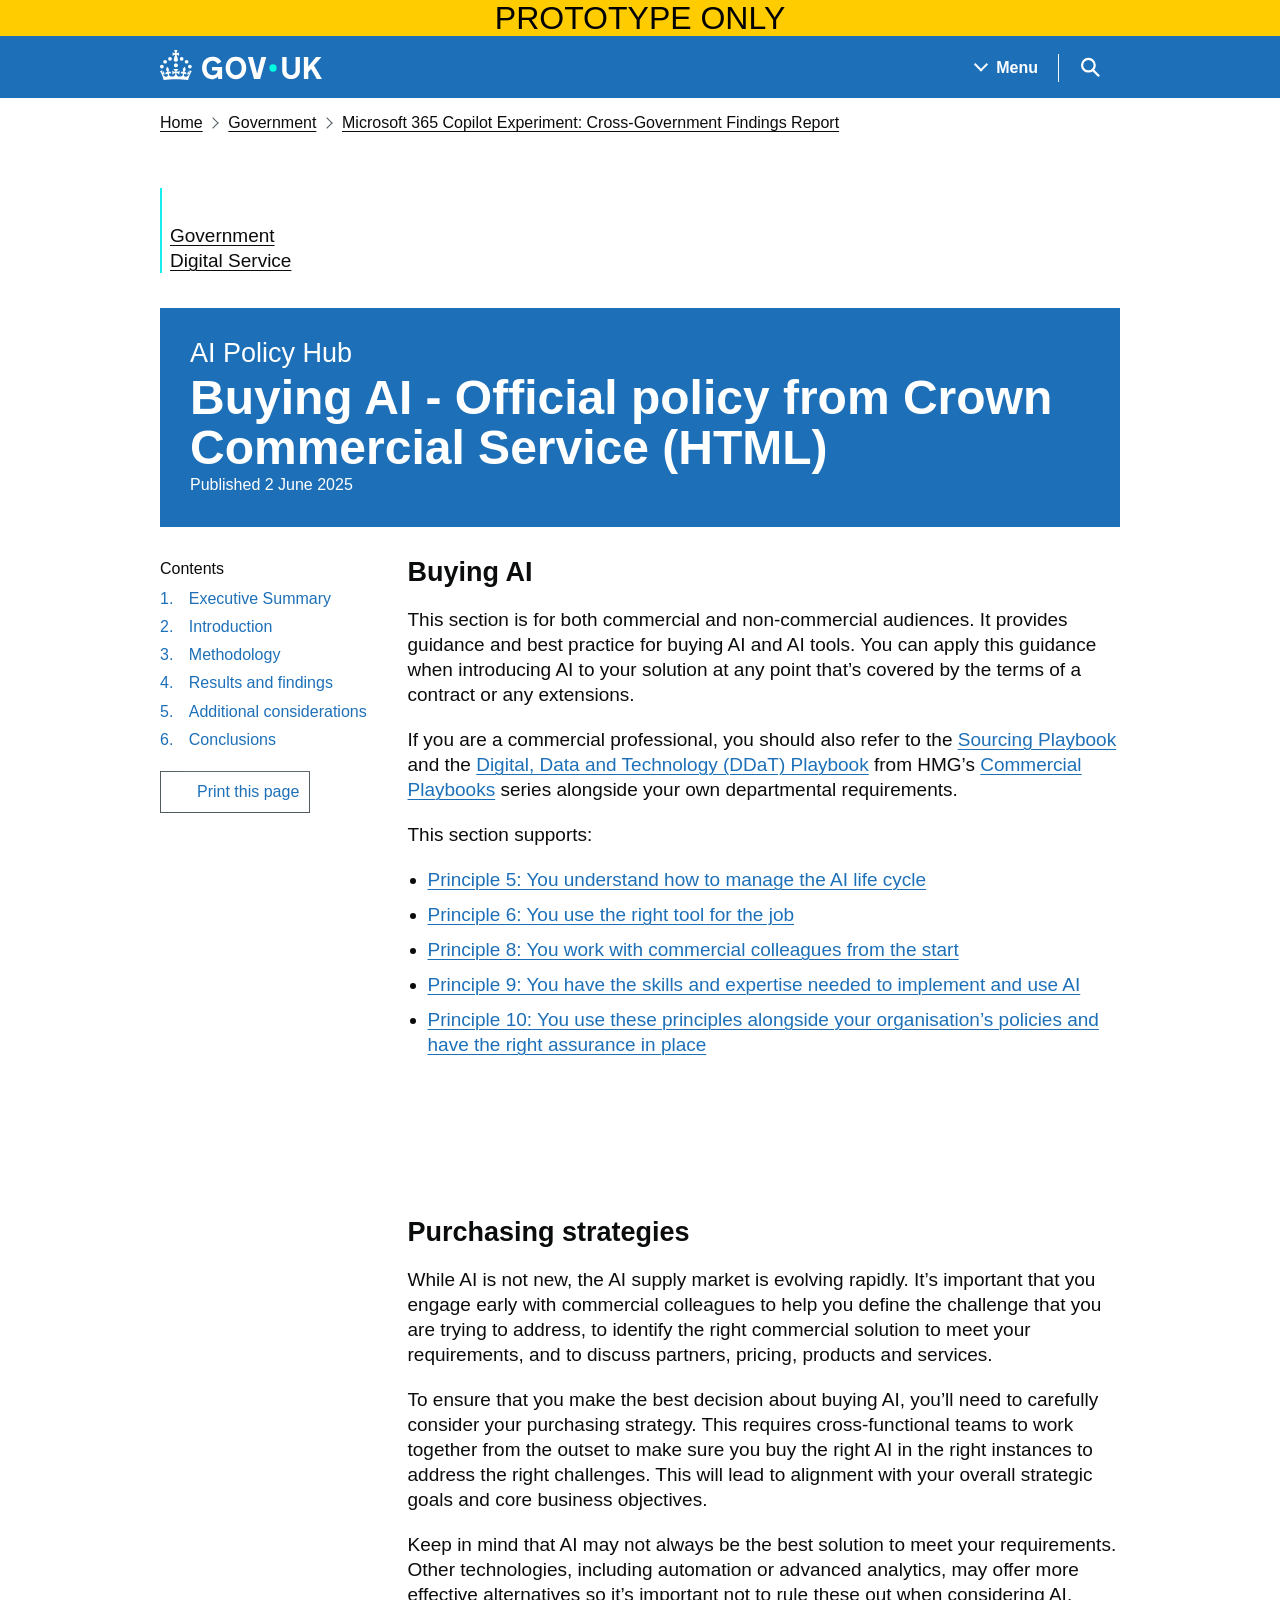
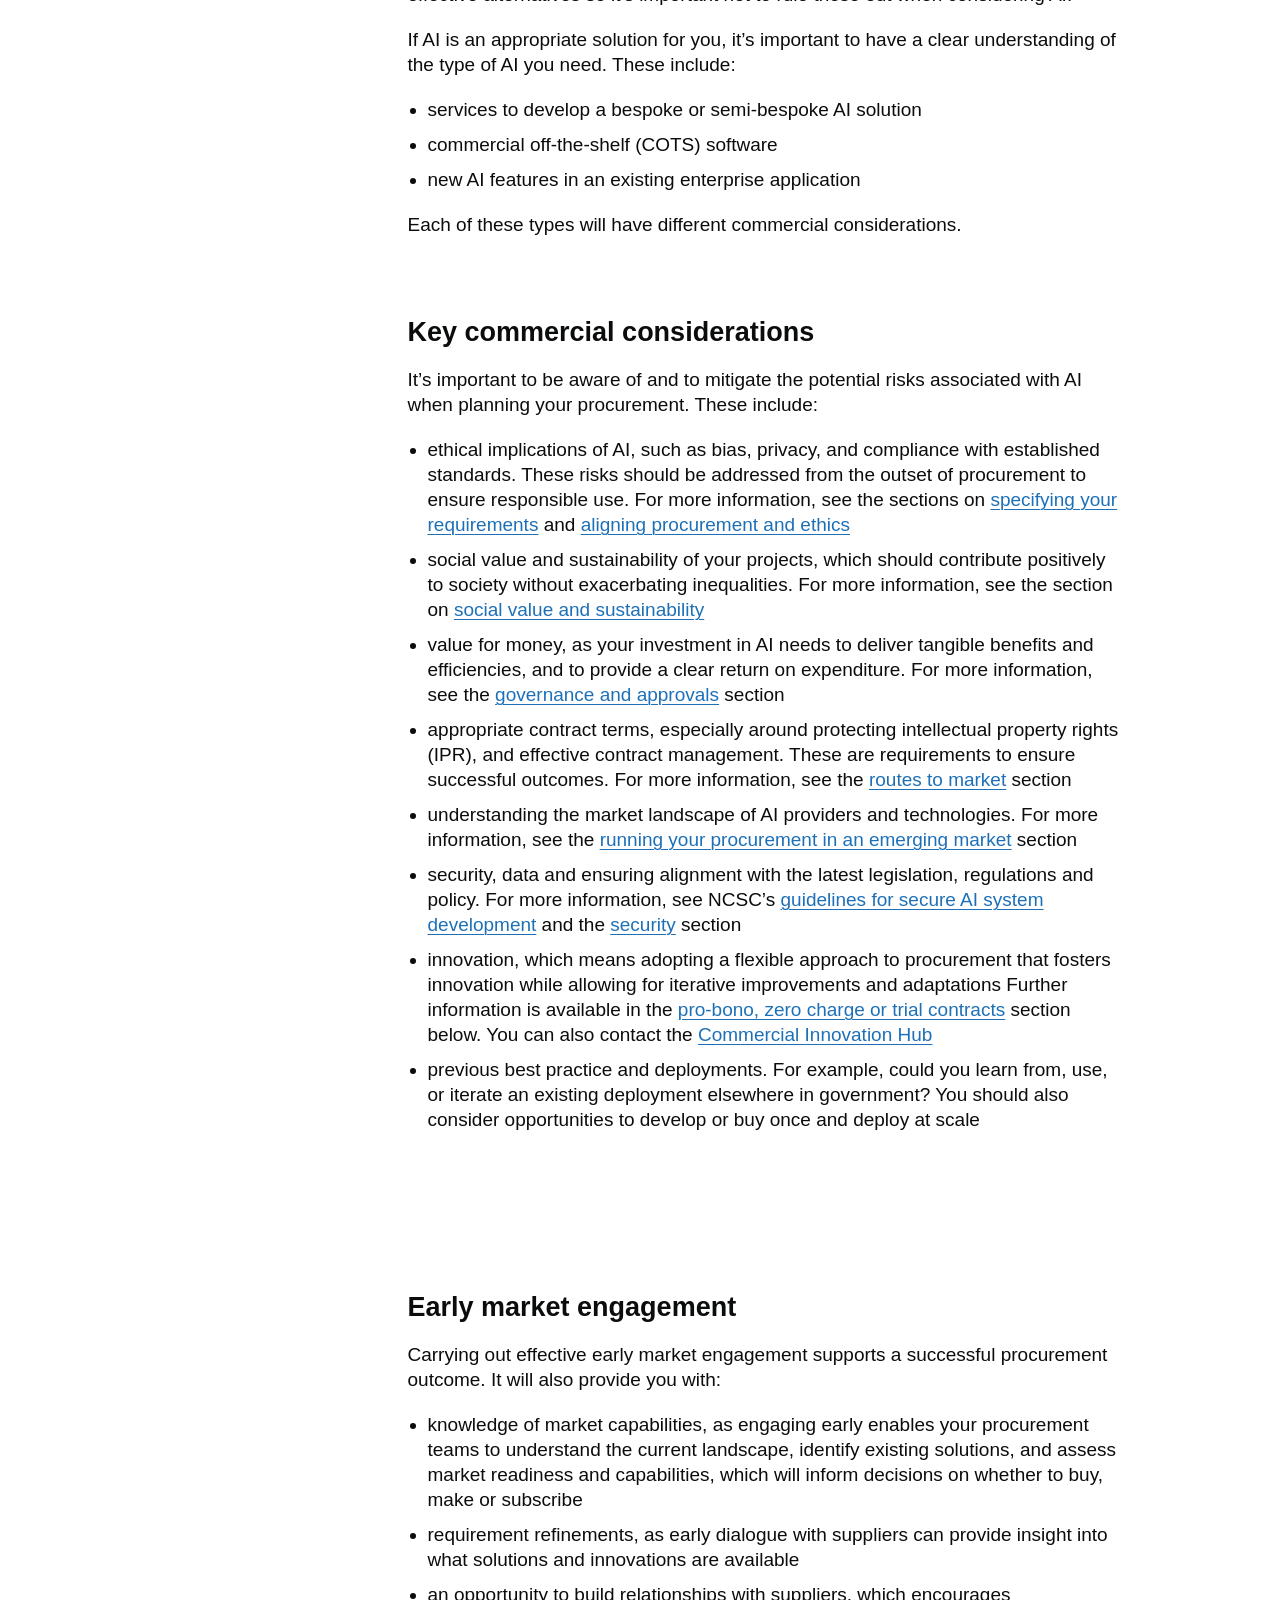
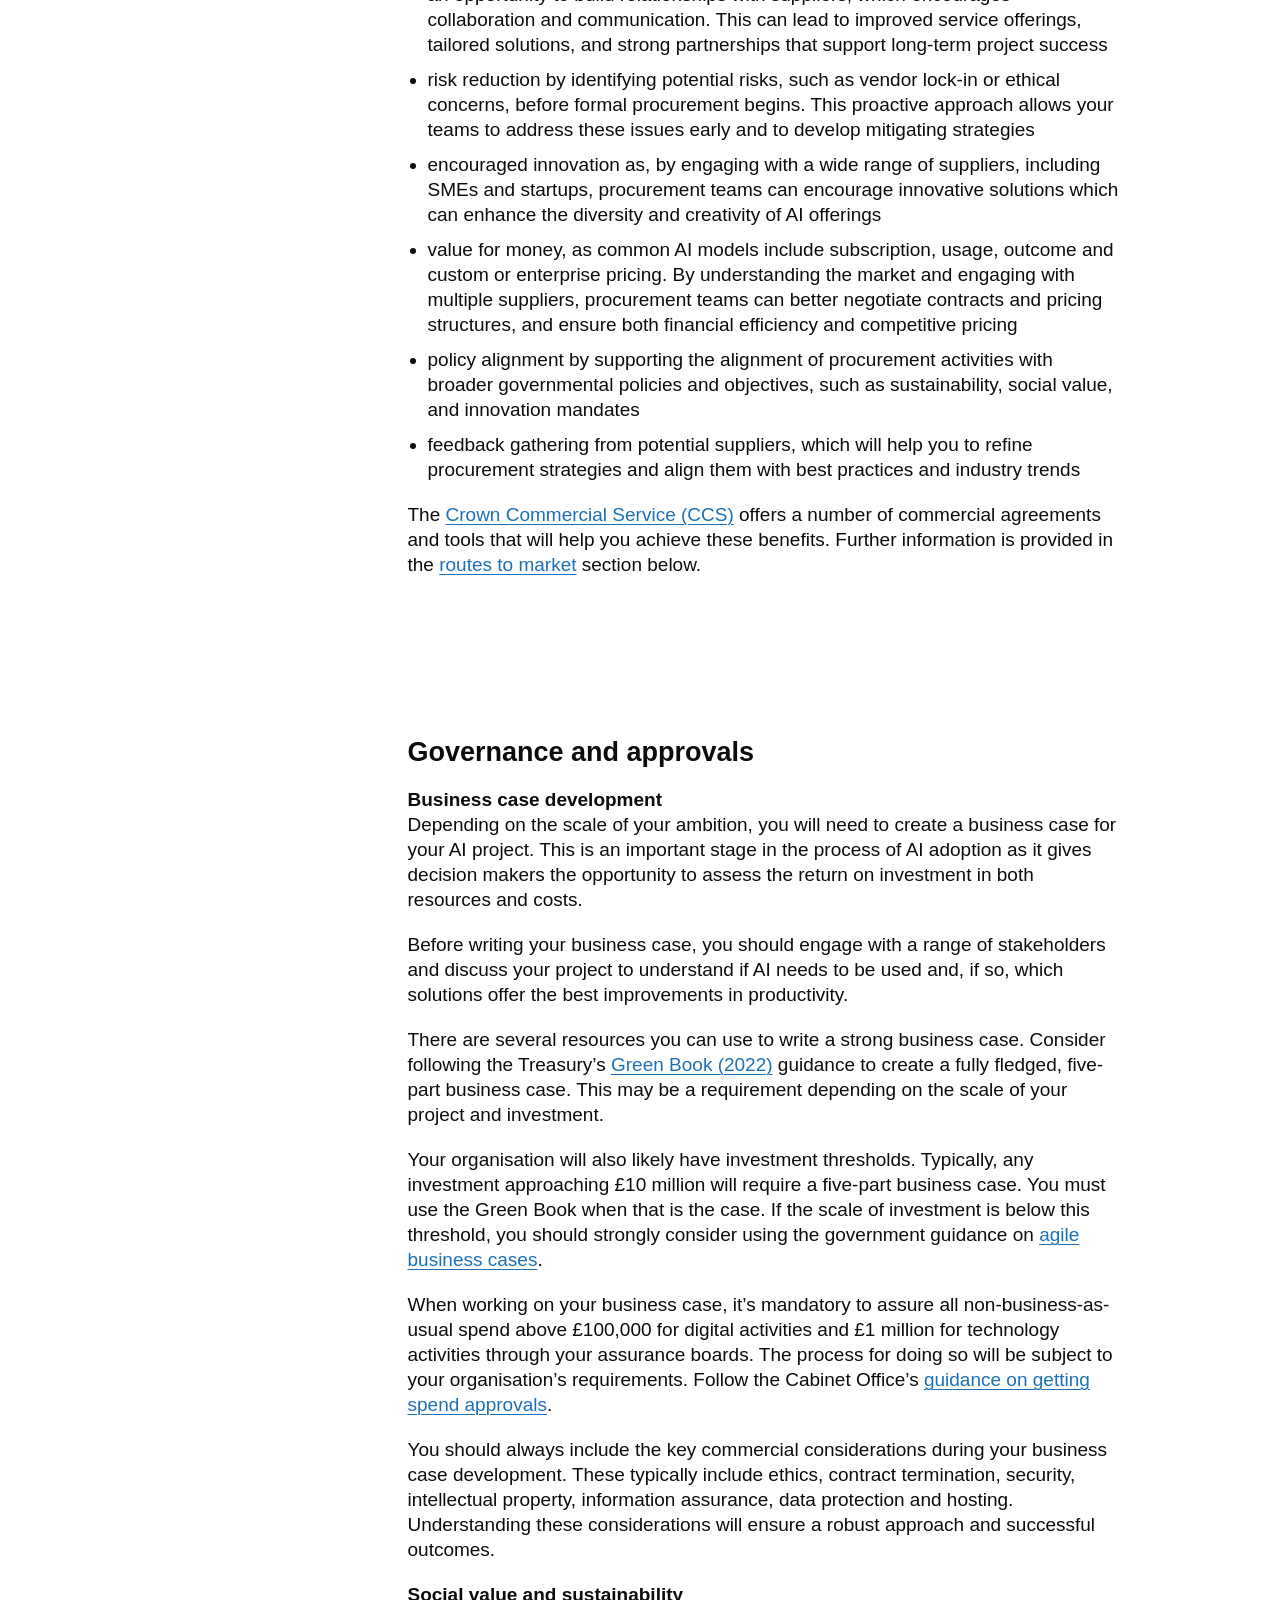
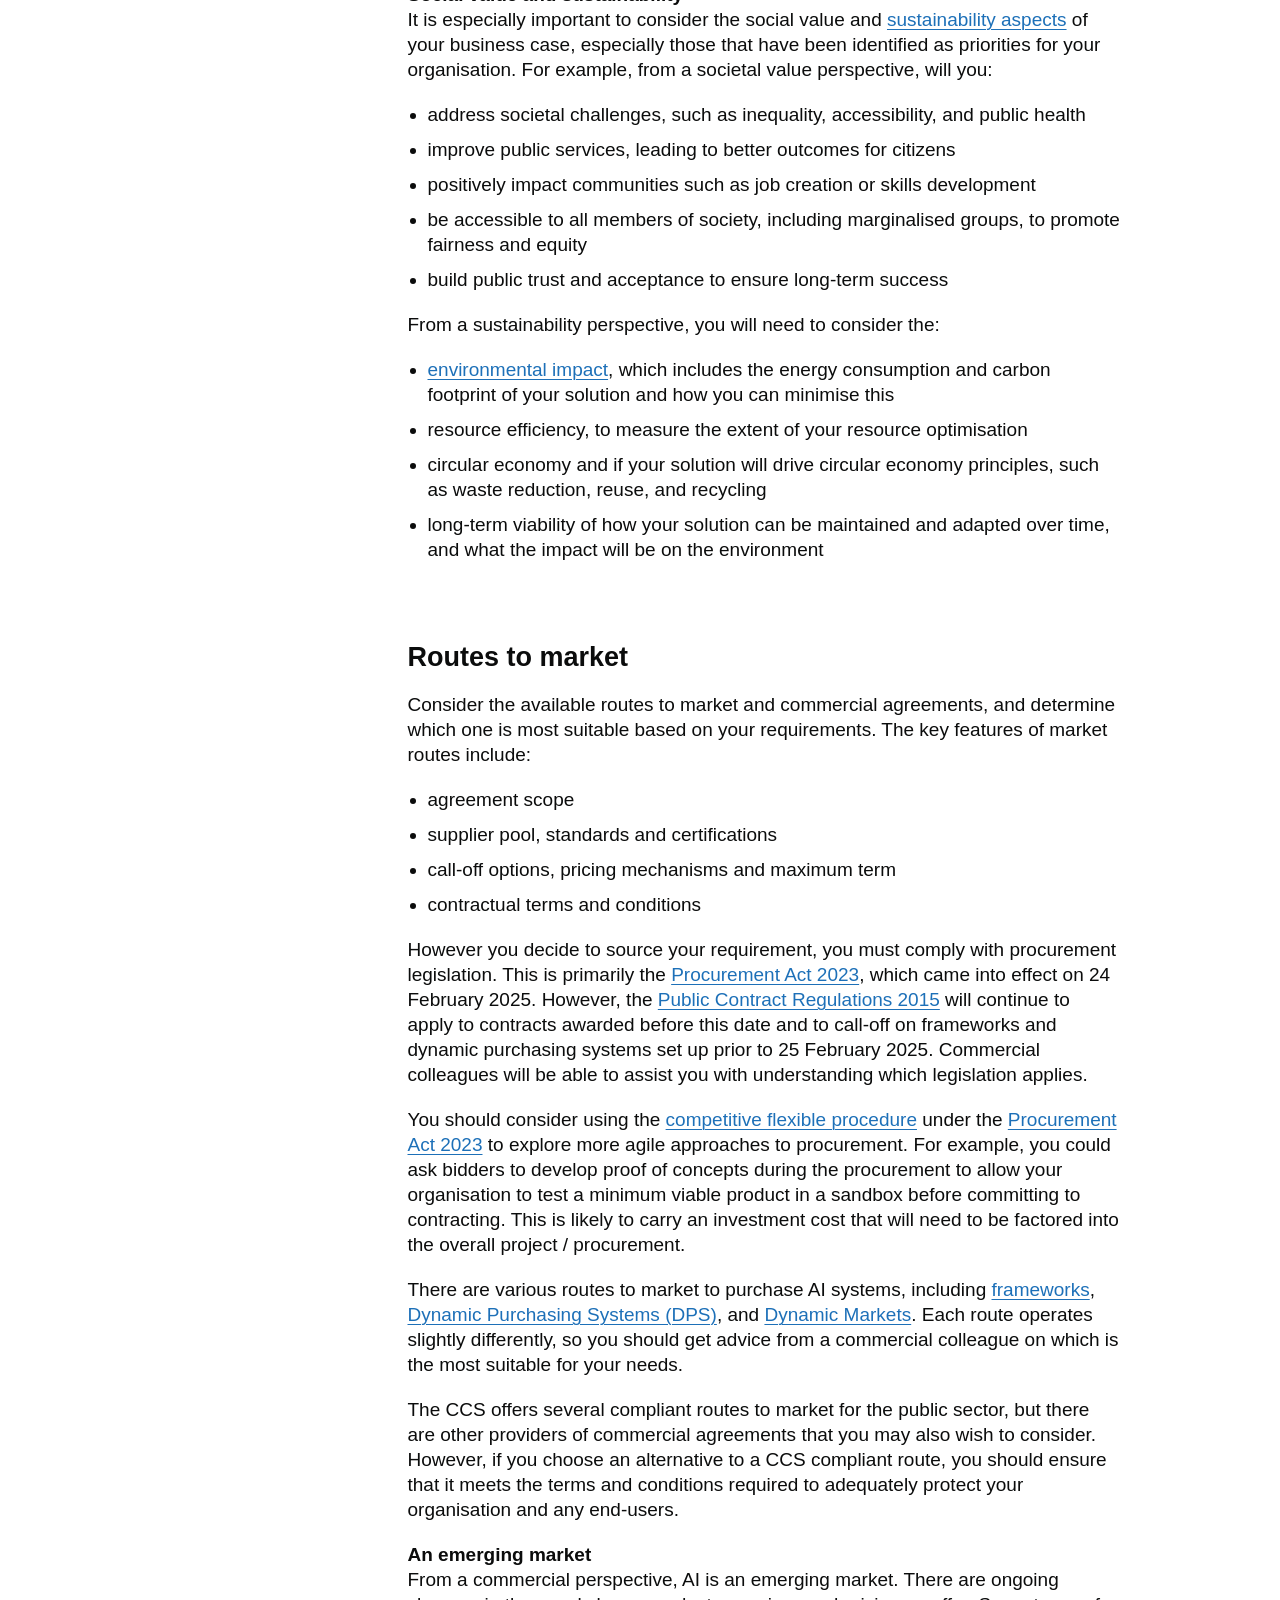
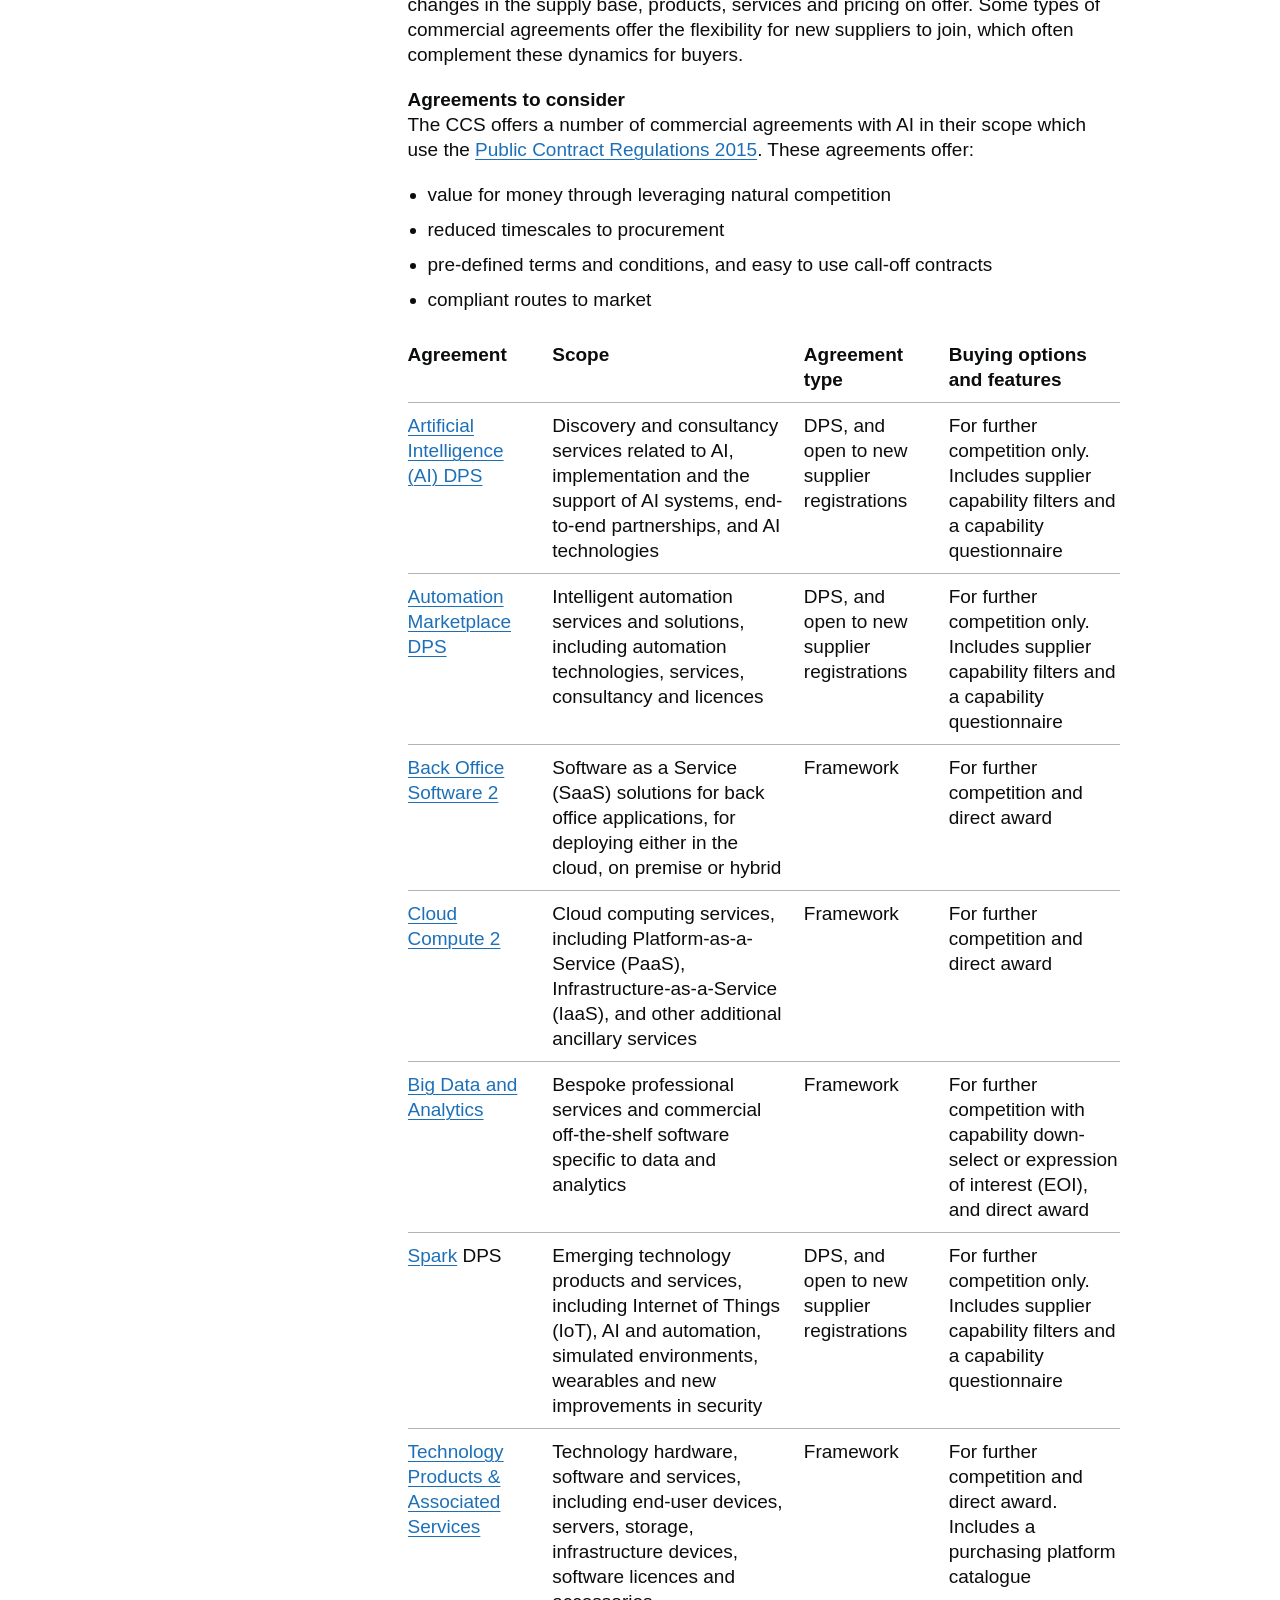
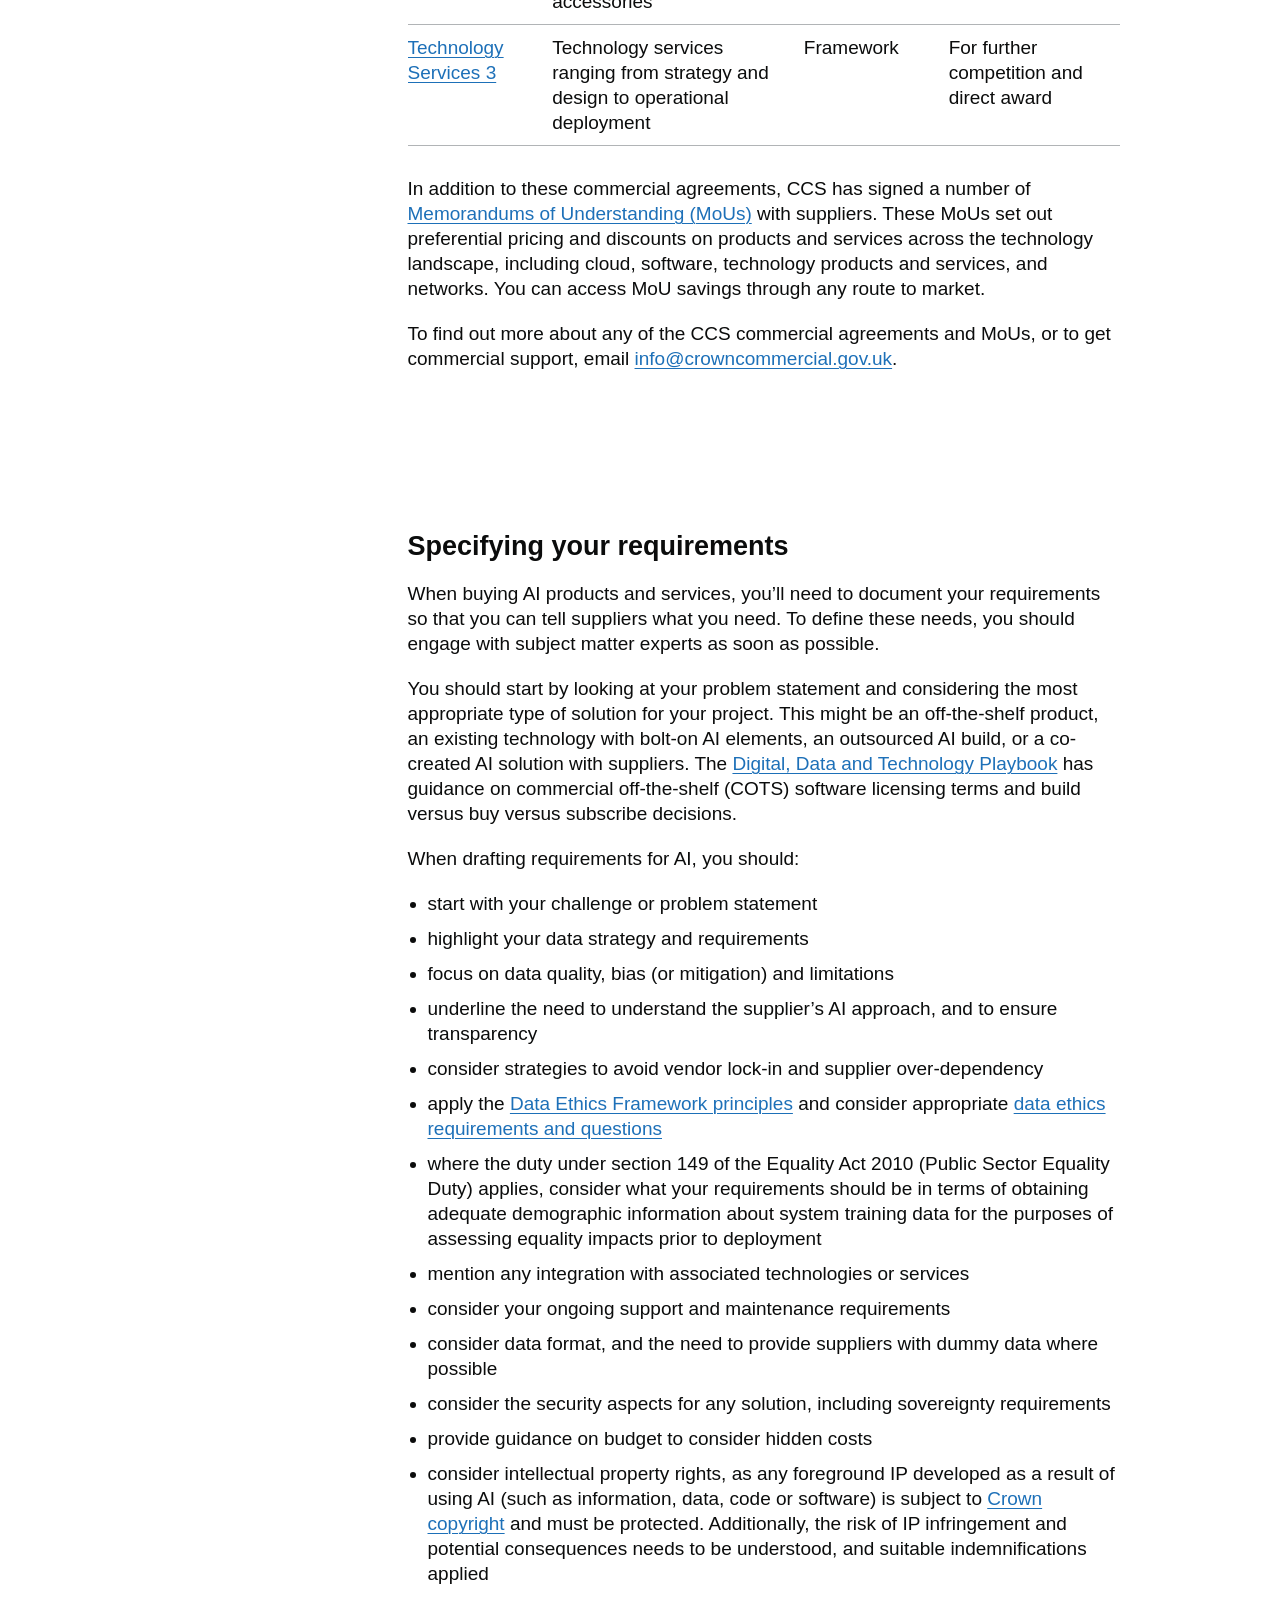
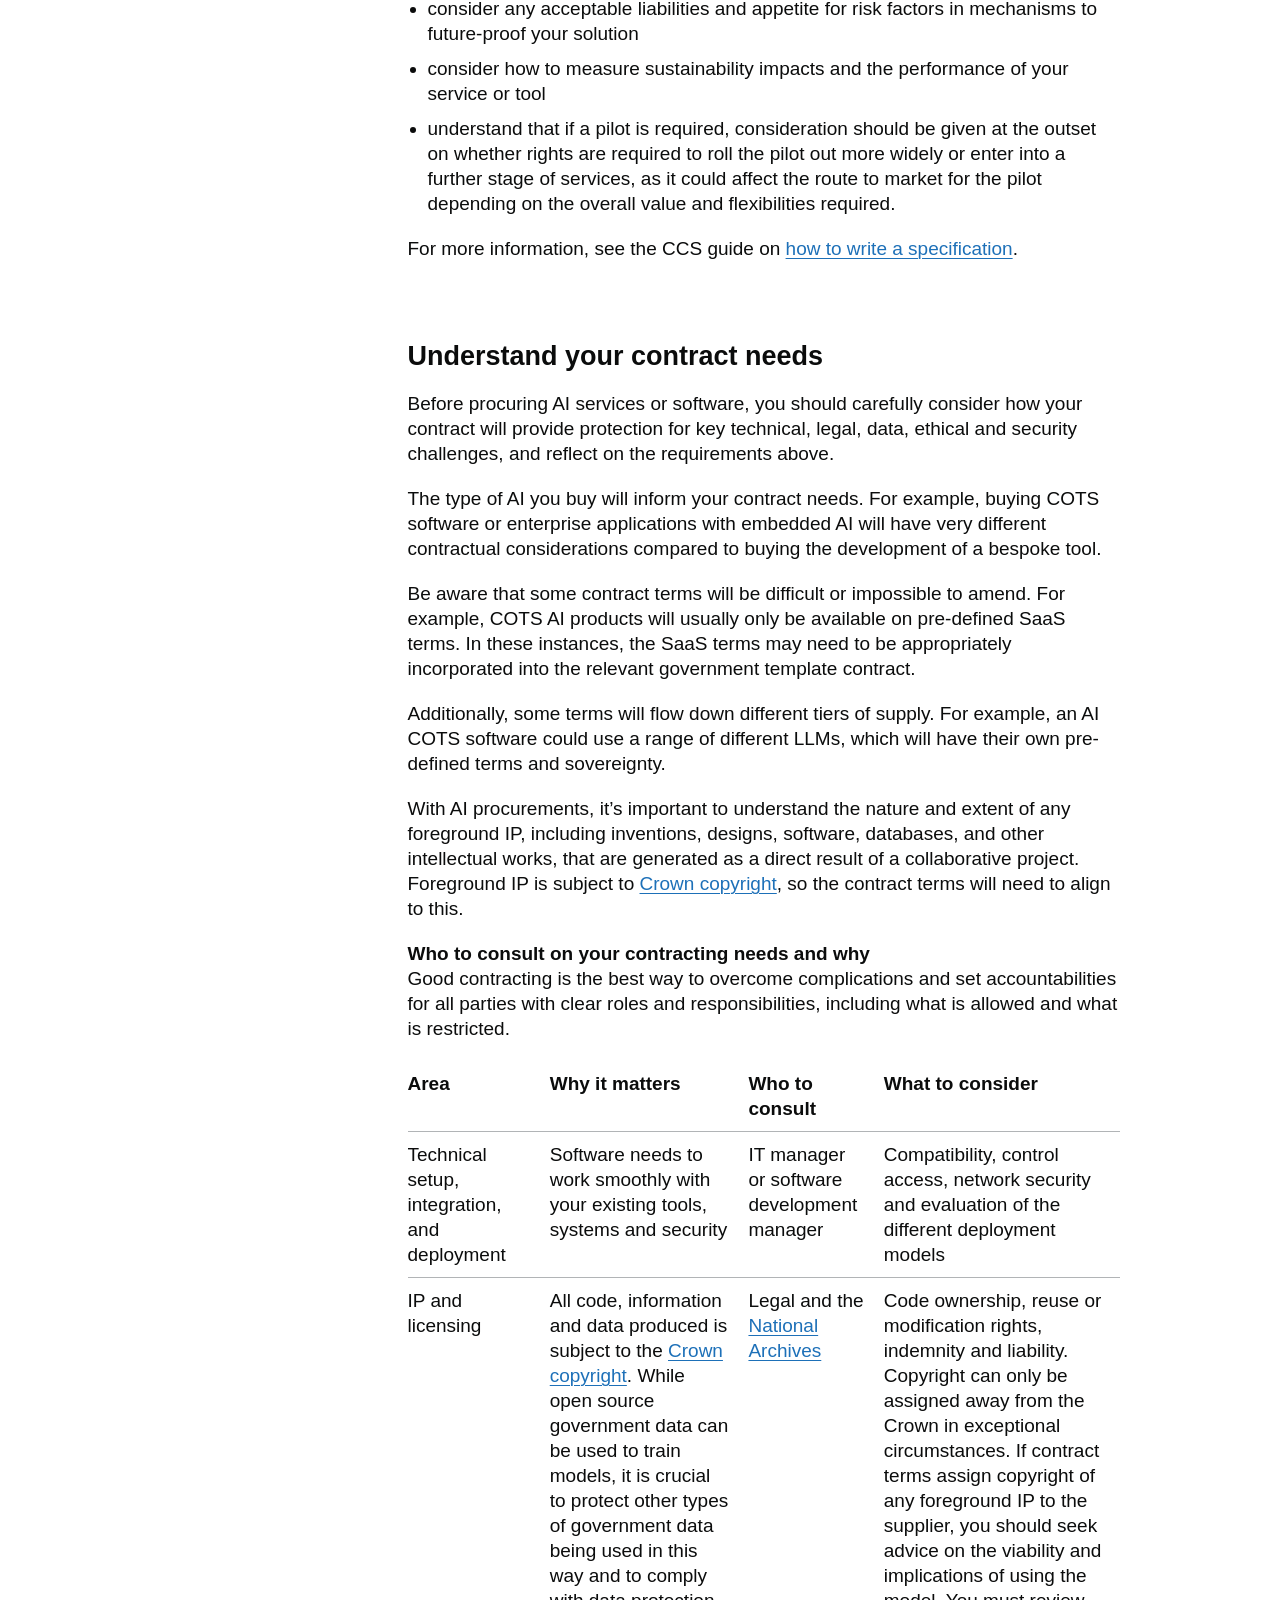
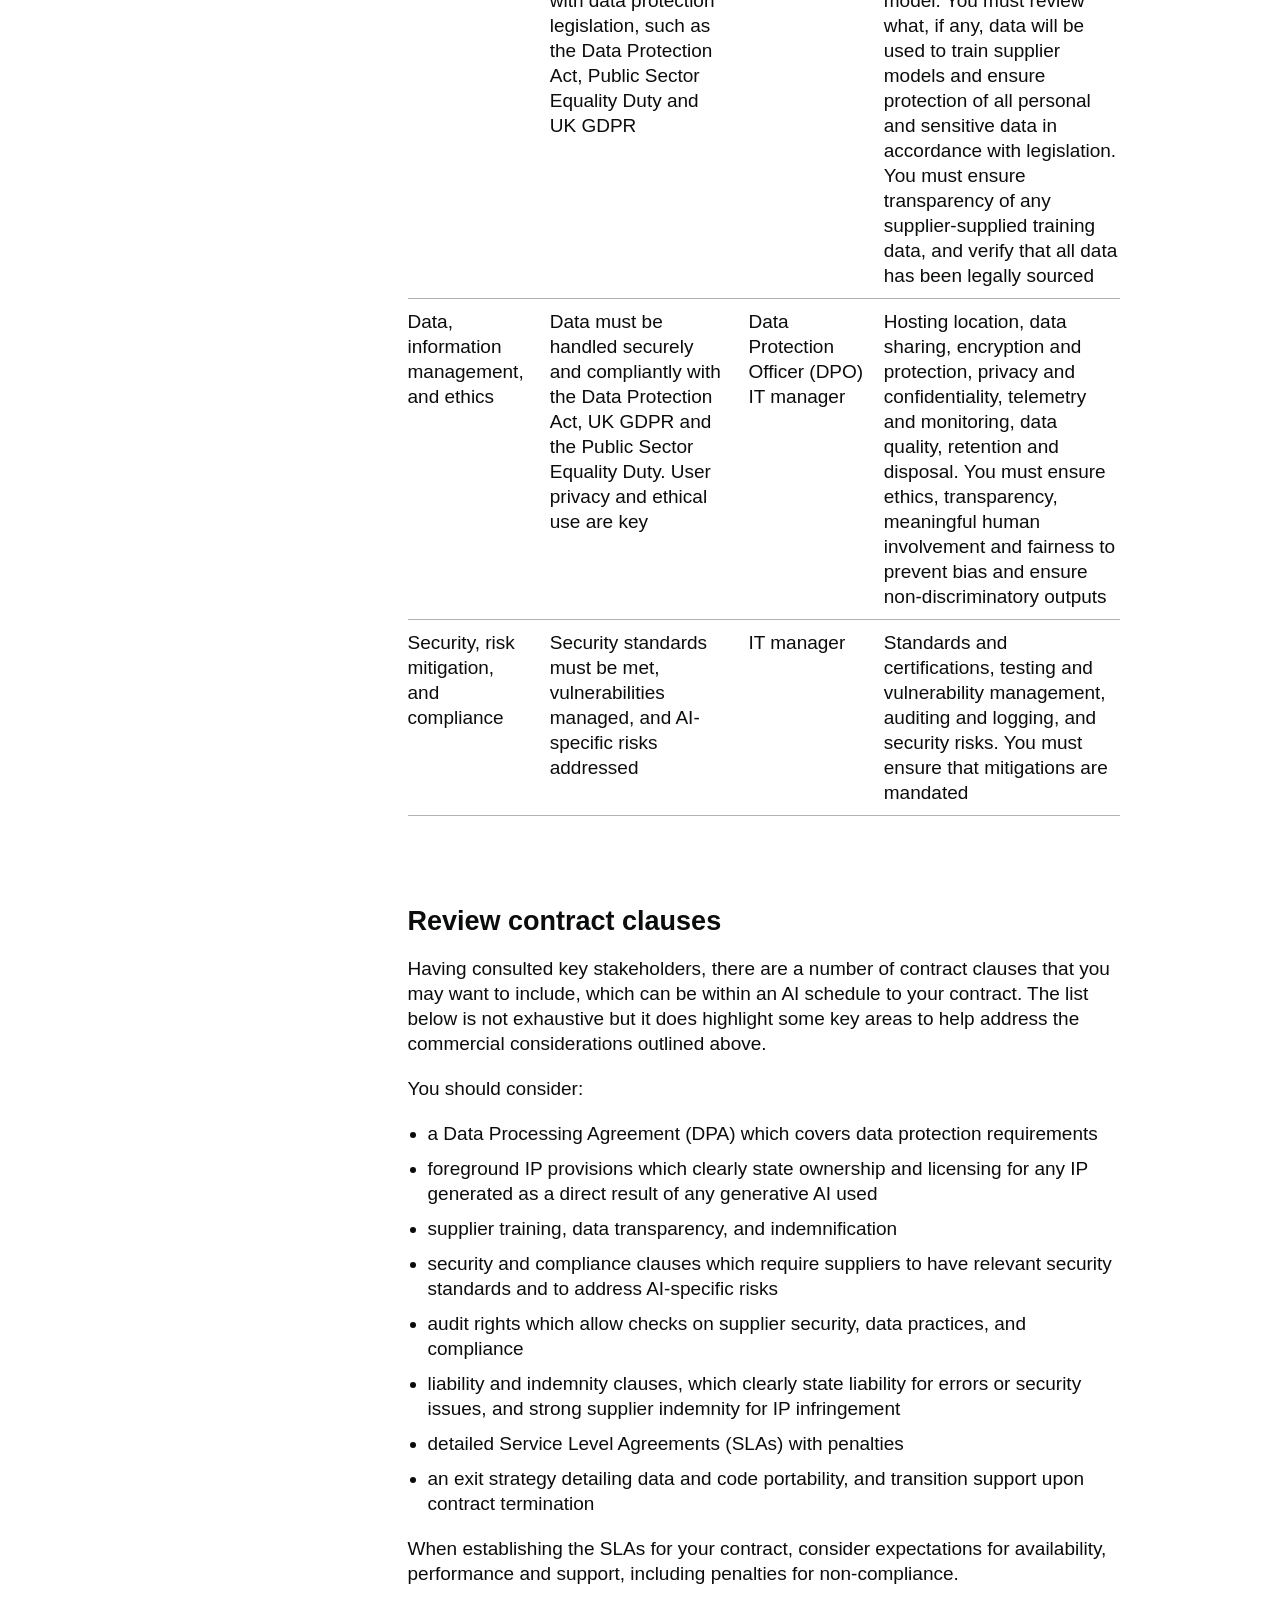
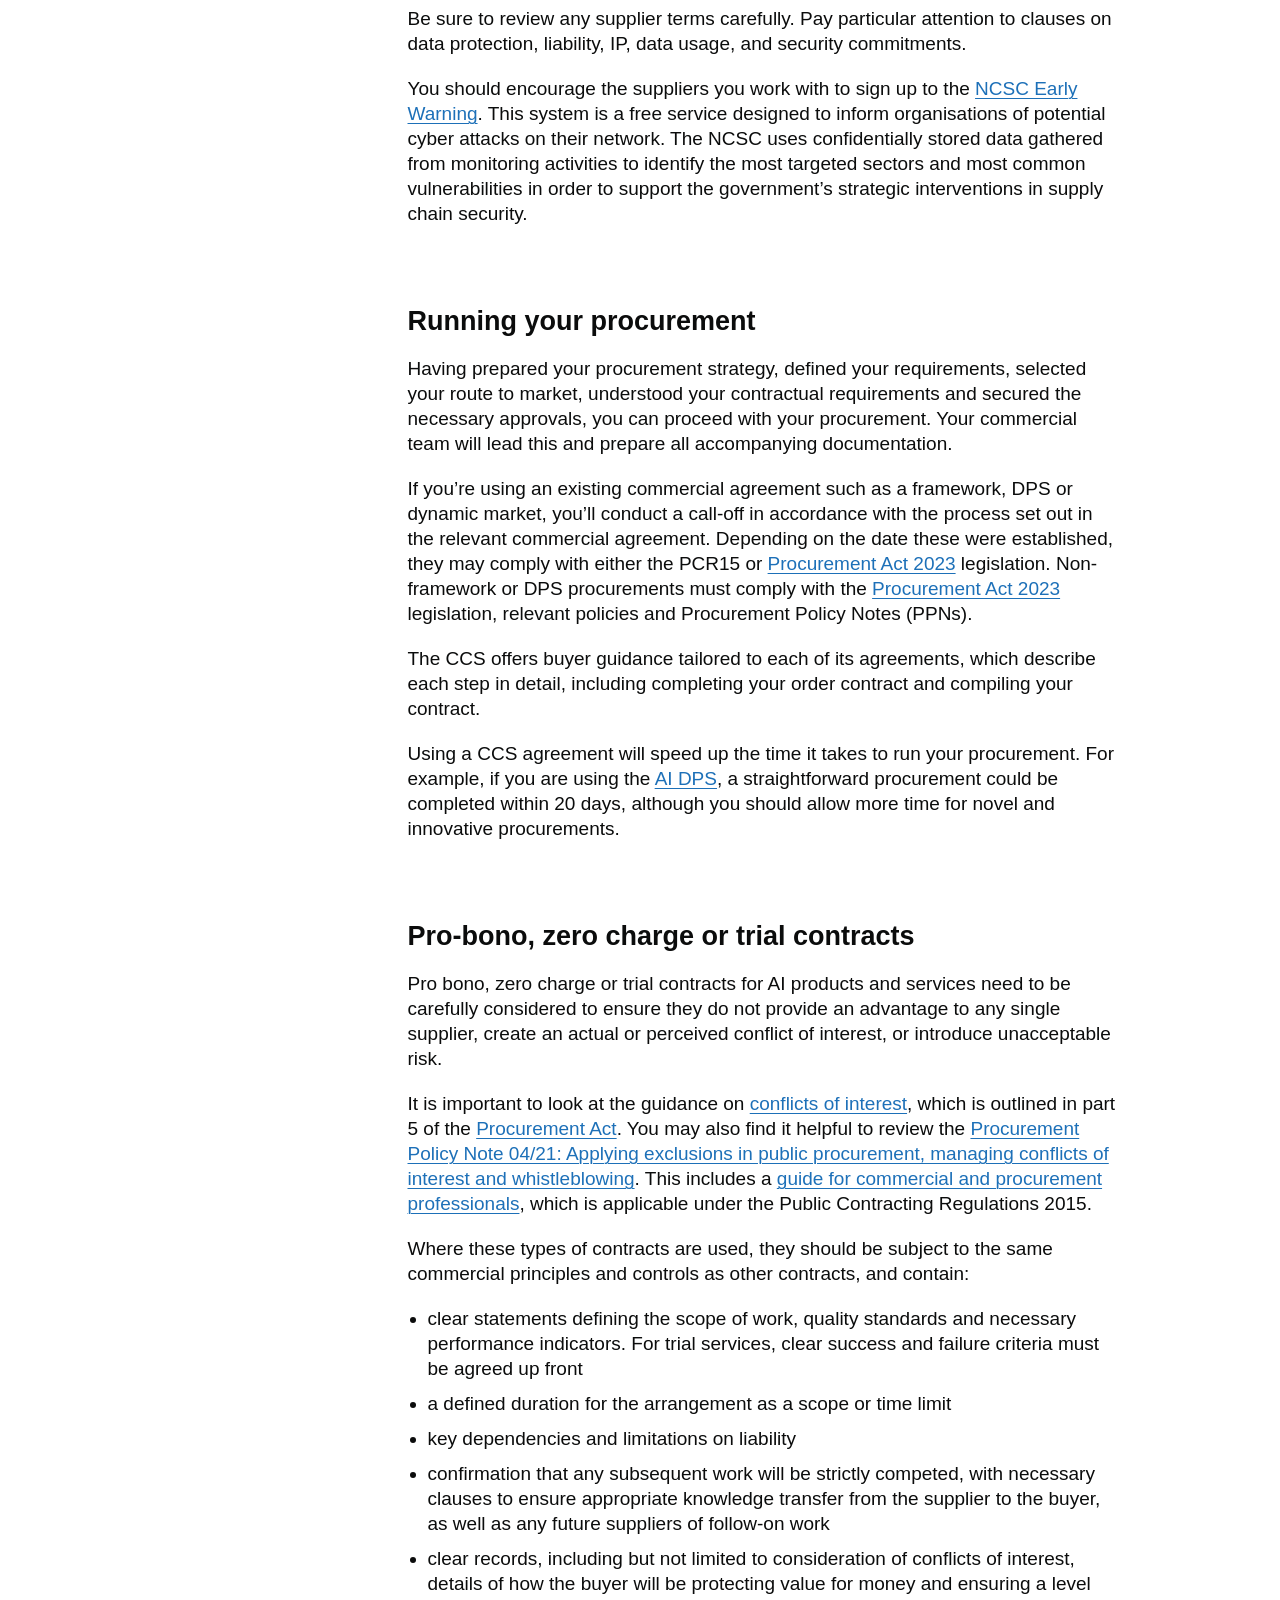
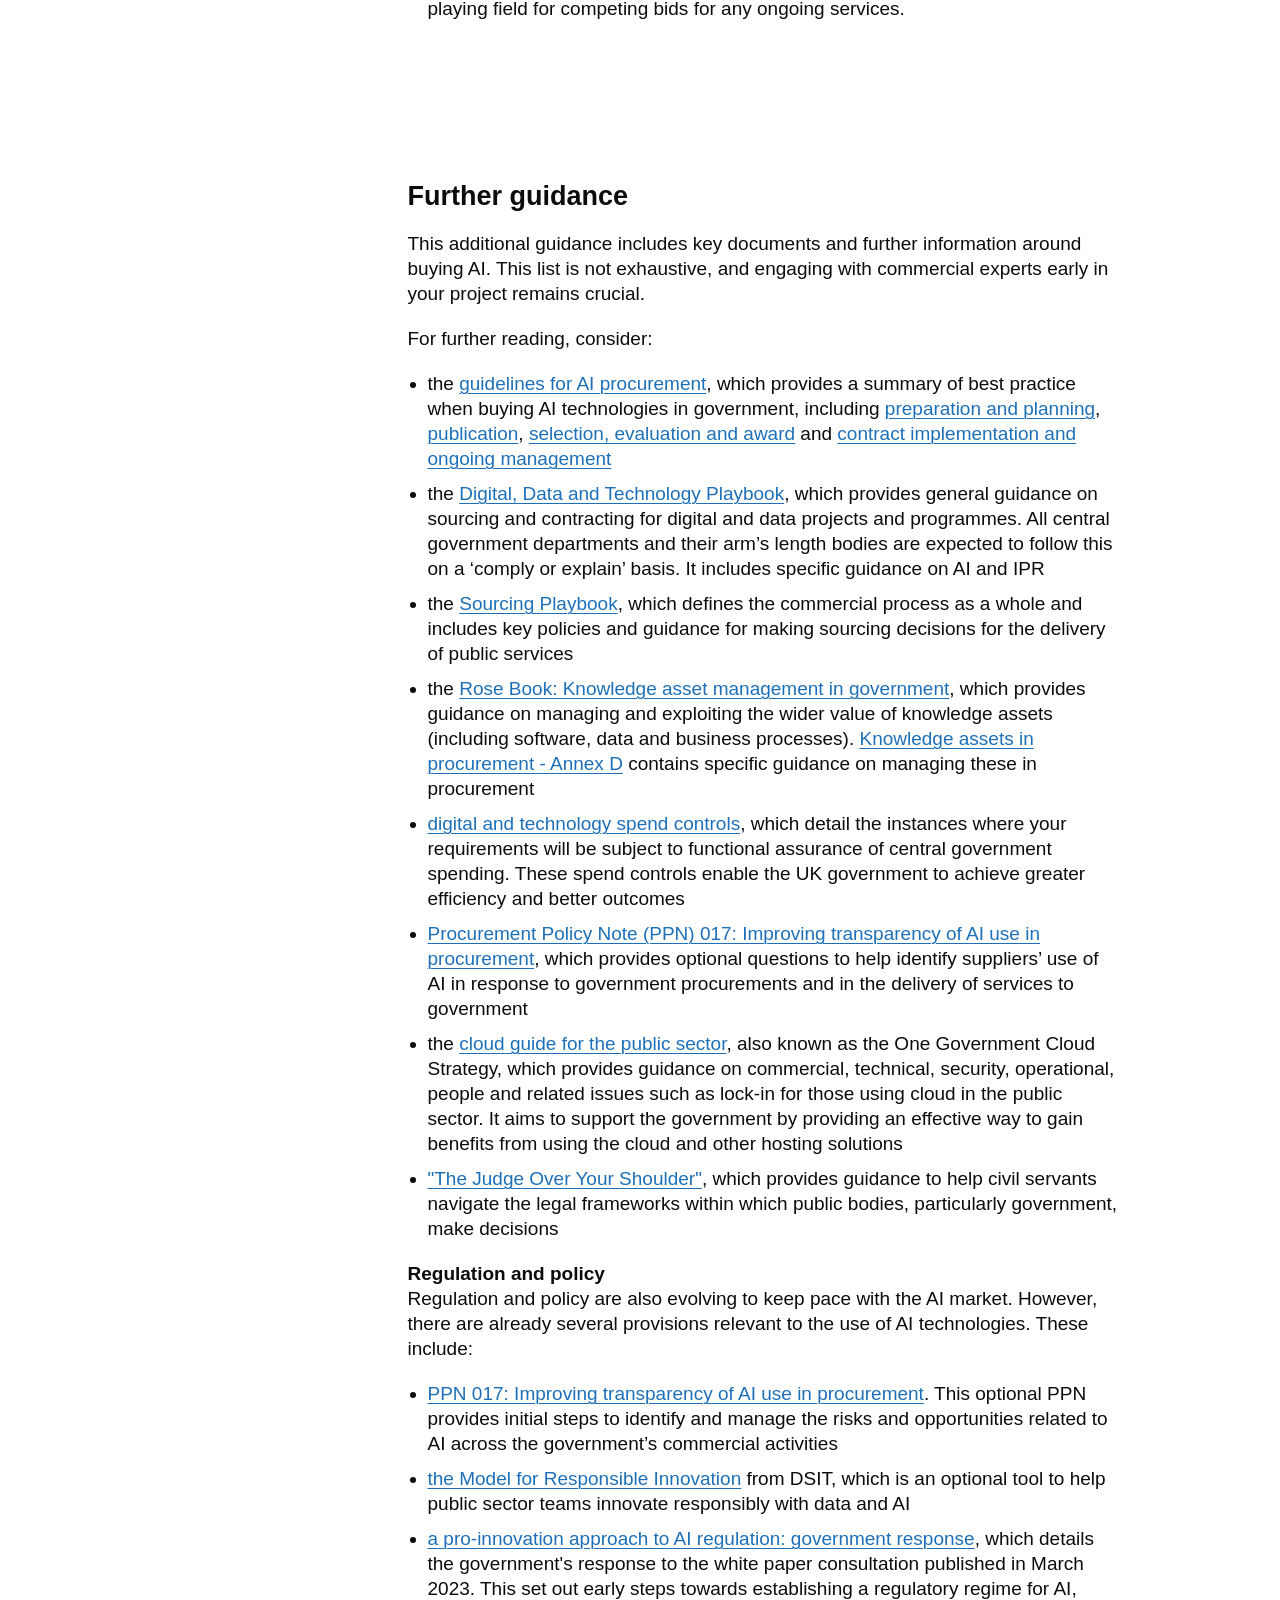
==== commit 42e5279f: "Add prototype warning to top of each page. Update readme. add dev.sh" ====
--- a/full_policy.html
+++ b/full_policy.html
@@ -182,6 +182,7 @@
 </head>
 
 <body class="gem-c-layout-for-public govuk-template__body js-enabled govuk-frontend-supported">
+  <div style="width: 100%; background: #FC0; font-size: 2rem; text-align:center">PROTOTYPE ONLY</div>
   <script nonce="">
     //<![CDATA[
     document.body.className += ' js-enabled' + ('noModule' in HTMLScriptElement.prototype ? ' govuk-frontend-supported' : '');
